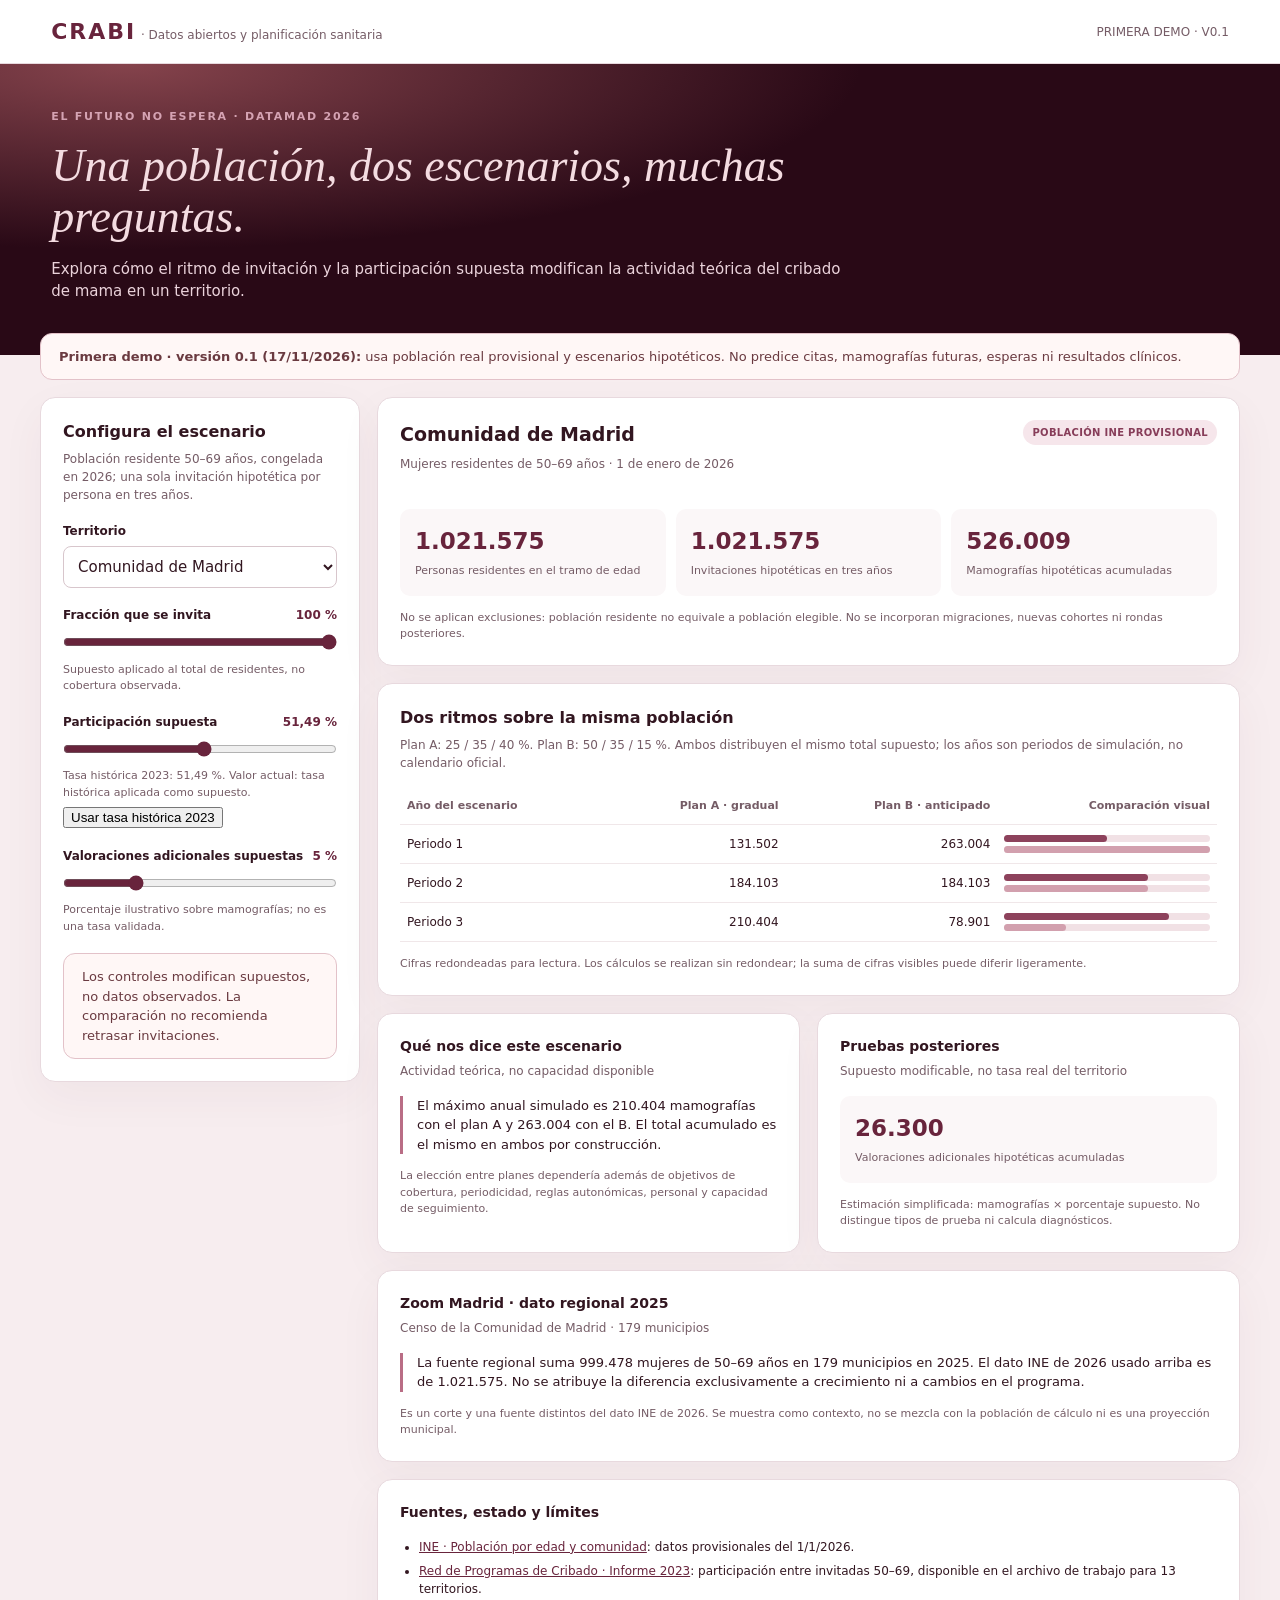
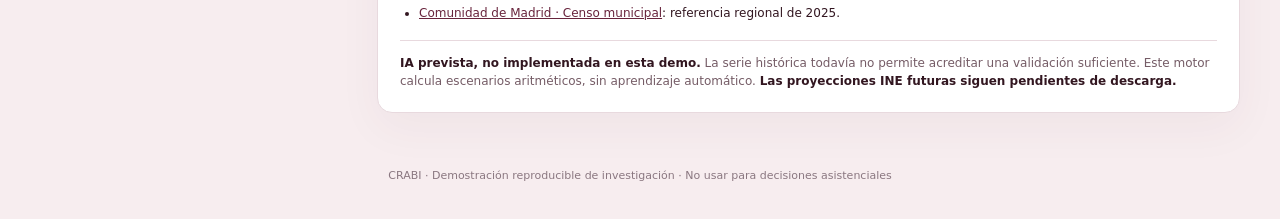
==== demo/index.html @ 7d83fb4c "demo" ====
<!doctype html><html lang="es"><head><meta charset="utf-8"><meta name="viewport" content="width=device-width,initial-scale=1"><title>CRABI · Demo del modelo</title><style>
:root{--wine:#68243c;--dark:#290916;--ink:#321620;--muted:#755c66;--rose:#f4e8eb;--border:#e8d9de;--soft:#fbf7f8}*{box-sizing:border-box}body{margin:0;background:#f7edef;color:var(--ink);font:15px/1.5 system-ui,-apple-system,Segoe UI,sans-serif}header{background:#fff;border-bottom:1px solid var(--border);padding:15px 4vw;display:flex;align-items:center;justify-content:space-between;gap:15px}header b{font-size:22px;letter-spacing:.09em;color:var(--wine)}header span{font-size:12px;color:var(--muted)}.hero{background:radial-gradient(ellipse at 10% 0%,#85434c,transparent 45%),var(--dark);padding:45px 4vw 52px;color:#fff}.wrap{max-width:1240px;margin:auto}.kicker{font-size:11px;text-transform:uppercase;letter-spacing:.16em;font-weight:700;color:#d5a3b3}.hero h1{font:italic 46px/1.12 Georgia,serif;max-width:850px;color:#f4dce1;margin:14px 0}.hero p{max-width:800px;color:#ebd3db;margin-bottom:0}.container{max-width:1240px;margin:-22px auto 55px;padding:0 20px}.notice{border:1px solid #e3c2c9;border-radius:12px;padding:13px 18px;background:#fff7f6;color:#6a3a40;font-size:13px;margin-bottom:17px}.layout{display:grid;grid-template-columns:320px 1fr;gap:17px;align-items:start}.panel{background:#fff;border:1px solid var(--border);border-radius:15px;padding:22px;box-shadow:0 15px 45px #5523370c}.panel h2{font-size:16px;margin:0 0 6px}.panel h3{font-size:14px;margin:0 0 5px}.sub{font-size:12px;color:var(--muted);margin:0 0 16px}.control{margin:18px 0}.control label{font-size:12px;font-weight:700;display:flex;justify-content:space-between;gap:8px}.control output{color:var(--wine)}select,input[type=number]{width:100%;background:#fff;border:1px solid #d8c6cc;border-radius:8px;padding:10px;margin-top:6px;color:var(--ink);font:inherit}input[type=range]{width:100%;accent-color:var(--wine);margin:10px 0 0}.hint{font-size:11px;color:var(--muted);margin:5px 0}.tag{background:#f6e6eb;color:#873d59;border-radius:20px;font-size:10px;letter-spacing:.03em;padding:5px 9px;display:inline-block;font-weight:700}.main{display:grid;gap:17px}.heading{display:flex;justify-content:space-between;gap:15px;align-items:start}.heading h2{font-size:19px}.numbers{display:grid;grid-template-columns:repeat(3,1fr);gap:10px;margin-top:20px}.number{border-radius:10px;background:var(--soft);padding:15px}.number strong{display:block;font-size:23px;color:var(--wine)}.number span{font-size:11px;color:var(--muted)}.graph{overflow-x:auto}.graph table{width:100%;border-collapse:collapse;min-width:480px;font-size:12px}.graph th,.graph td{text-align:right;padding:10px 7px;border-bottom:1px solid #f0e7e9}.graph th:first-child,.graph td:first-child{text-align:left}.graph th{font-size:11px;color:var(--muted);font-weight:600}.meter{background:#f1e1e5;border-radius:4px;height:7px;min-width:55px}.meter i{display:block;background:#8d425c;height:100%;border-radius:4px}.two{display:grid;grid-template-columns:1fr 1fr;gap:17px}.footnote{font-size:11px;color:var(--muted);margin:14px 0 0}.link{color:var(--wine);text-decoration:underline}.outcome{border-left:3px solid #b96d85;padding-left:14px;font-size:13px}.missing{color:#925448;font-weight:700}.sources ul{padding-left:19px}.sources li{margin:6px 0;font-size:12px}.source-summary{margin-top:18px;border-top:1px solid var(--border);padding-top:13px;font-size:12px;color:var(--muted)}.source-summary strong{color:var(--ink)}footer{text-align:center;color:#8a7780;font-size:11px;padding:0 20px 35px}@media(max-width:780px){.hero h1{font-size:35px}.layout,.two{grid-template-columns:1fr}.numbers{grid-template-columns:1fr}.hero{padding-bottom:50px}.container{padding:0 12px}.panel{padding:17px}}
</style></head><body><header><div><b>CRABI</b> <span> · Datos abiertos y planificación sanitaria</span></div><span>PRIMERA DEMO · V0.1</span></header><section class="hero"><div class="wrap"><div class="kicker">El futuro no espera · DATAMAD 2026</div><h1>Una población, dos escenarios, muchas preguntas.</h1><p>Explora cómo el ritmo de invitación y la participación supuesta modifican la actividad teórica del cribado de mama en un territorio.</p></div></section><main class="container"><div class="notice"><strong>Primera demo · versión 0.1 (17/11/2026):</strong> usa población real provisional y escenarios hipotéticos. No predice citas, mamografías futuras, esperas ni resultados clínicos.</div><div class="layout"><aside class="panel"><h2>Configura el escenario</h2><p class="sub">Población residente 50–69 años, congelada en 2026; una sola invitación hipotética por persona en tres años.</p><div class="control"><label for="region">Territorio</label><select id="region"></select></div><div class="control"><label for="invitation">Fracción que se invita <output id="invitationValue"></output></label><input type="range" id="invitation" min="0" max="100" value="100" step="5"><p class="hint">Supuesto aplicado al total de residentes, no cobertura observada.</p></div><div class="control"><label for="participation">Participación supuesta <output id="participationValue"></output></label><input type="range" id="participation" min="0" max="100" value="60" step="0.01"><p class="hint" id="rateDescription"></p><button id="historical" type="button">Usar tasa histórica 2023</button></div><div class="control"><label for="follow">Valoraciones adicionales supuestas <output id="followValue"></output></label><input type="range" id="follow" min="0" max="20" value="5" step="1"><p class="hint">Porcentaje ilustrativo sobre mamografías; no es una tasa validada.</p></div><div class="notice" style="margin:15px 0 0">Los controles modifican supuestos, no datos observados. La comparación no recomienda retrasar invitaciones.</div></aside><div class="main"><section class="panel"><div class="heading"><div><h2 id="regionTitle"></h2><p class="sub">Mujeres residentes de 50–69 años · 1 de enero de 2026</p></div><span class="tag">POBLACIÓN INE PROVISIONAL</span></div><div class="numbers"><div class="number"><strong id="population">—</strong><span>Personas residentes en el tramo de edad</span></div><div class="number"><strong id="invitations">—</strong><span>Invitaciones hipotéticas en tres años</span></div><div class="number"><strong id="tests">—</strong><span>Mamografías hipotéticas acumuladas</span></div></div><p class="footnote">No se aplican exclusiones: población residente no equivale a población elegible. No se incorporan migraciones, nuevas cohortes ni rondas posteriores.</p></section><section class="panel"><h2>Dos ritmos sobre la misma población</h2><p class="sub">Plan A: 25 / 35 / 40 %. Plan B: 50 / 35 / 15 %. Ambos distribuyen el mismo total supuesto; los años son periodos de simulación, no calendario oficial.</p><div class="graph"><table><thead><tr><th scope="col">Año del escenario</th><th scope="col">Plan A · gradual</th><th scope="col">Plan B · anticipado</th><th scope="col">Comparación visual</th></tr></thead><tbody id="tableBody"></tbody></table></div><p class="footnote">Cifras redondeadas para lectura. Los cálculos se realizan sin redondear; la suma de cifras visibles puede diferir ligeramente.</p></section><div class="two"><section class="panel"><h3>Qué nos dice este escenario</h3><p class="sub">Actividad teórica, no capacidad disponible</p><div class="outcome" id="finding"></div><p class="footnote">La elección entre planes dependería además de objetivos de cobertura, periodicidad, reglas autonómicas, personal y capacidad de seguimiento.</p></section><section class="panel"><h3>Pruebas posteriores</h3><p class="sub">Supuesto modificable, no tasa real del territorio</p><div class="number"><strong id="followResult">—</strong><span>Valoraciones adicionales hipotéticas acumuladas</span></div><p class="footnote">Estimación simplificada: mamografías × porcentaje supuesto. No distingue tipos de prueba ni calcula diagnósticos.</p></section></div><section class="panel" id="madridPanel" hidden><h3>Zoom Madrid · dato regional 2025</h3><p class="sub">Censo de la Comunidad de Madrid · 179 municipios</p><div class="outcome" id="madridText"></div><p class="footnote">Es un corte y una fuente distintos del dato INE de 2026. Se muestra como contexto, no se mezcla con la población de cálculo ni es una proyección municipal.</p></section><section class="panel sources"><h3>Fuentes, estado y límites</h3><ul><li><a class="link" href="https://ine.es/jaxiT3/Tabla.htm?L=0&t=59238">INE · Población por edad y comunidad</a>: datos provisionales del 1/1/2026.</li><li><a class="link" href="https://cribadocancer.es/indicadores-cancer-de-mama/">Red de Programas de Cribado · Informe 2023</a>: participación entre invitadas 50–69, disponible en el archivo de trabajo para 13 territorios.</li><li><a class="link" href="https://datos.comunidad.madrid/dataset/poblacion_censada_por_edad_nacionalidad_y_sexo">Comunidad de Madrid · Censo municipal</a>: referencia regional de 2025.</li></ul><div class="source-summary"><strong>IA prevista, no implementada en esta demo.</strong> La serie histórica todavía no permite acreditar una validación suficiente. Este motor calcula escenarios aritméticos, sin aprendizaje automático. <strong>Las proyecciones INE futuras siguen pendientes de descarga.</strong></div></section></div></div></main><footer>CRABI · Demostración reproducible de investigación · No usar para decisiones asistenciales</footer><script>
"use strict";
const CRABI = (() => {
  const plans = Object.freeze({ gradual: [0.25, 0.35, 0.40], anticipado: [0.50, 0.35, 0.15] });
  function simulate(population, invitationFraction, participation, followup) {
    for (const [name, val, max] of [['población',population,Infinity],['invitación',invitationFraction,1],['participación',participation,1],['seguimiento',followup,1]]) {
      if (!Number.isFinite(val) || val < 0 || val > max) throw new RangeError('Valor no válido: '+name);
    }
    const invitations = population*invitationFraction;
    const result = {};
    for (const [name, weights] of Object.entries(plans)) {
      const years = weights.map(w => ({invitaciones: invitations*w, mamografias: invitations*w*participation,
                                      valoraciones: invitations*w*participation*followup}));
      result[name] = {years, invitations, mamografias: invitations*participation,
                      valoraciones: invitations*participation*followup,
                      maxMamografias: Math.max(...years.map(y=>y.mamografias))};
    }
    return result;
  }
  return {simulate, plans};
})();
if (typeof module !== 'undefined' && module.exports) module.exports = CRABI;

const DATA={"territories": [{"code": "01", "name": "Andalucía", "population": 1275344, "rate": null}, {"code": "02", "name": "Aragón", "population": 197896, "rate": 74.23}, {"code": "03", "name": "Asturias", "population": 170410, "rate": 72.5}, {"code": "04", "name": "Illes Balears", "population": 169199, "rate": 72.5}, {"code": "05", "name": "Canarias", "population": 351049, "rate": 72.22}, {"code": "06", "name": "Cantabria", "population": 93987, "rate": 69.66}, {"code": "07", "name": "Castilla y León", "population": 374660, "rate": 74.05}, {"code": "08", "name": "Castilla-La Mancha", "population": 303881, "rate": 83.28}, {"code": "09", "name": "Cataluña", "population": 1122742, "rate": null}, {"code": "10", "name": "Comunitat Valenciana", "population": 794093, "rate": null}, {"code": "11", "name": "Extremadura", "population": 160506, "rate": null}, {"code": "12", "name": "Galicia", "population": 425495, "rate": 82.35}, {"code": "13", "name": "Comunidad de Madrid", "population": 1021575, "rate": 51.49}, {"code": "14", "name": "Región de Murcia", "population": 215984, "rate": 69.17}, {"code": "15", "name": "Navarra", "population": 96340, "rate": 81.01}, {"code": "16", "name": "País Vasco", "population": 342069, "rate": 79.16}, {"code": "17", "name": "La Rioja", "population": 47737, "rate": 75.59}, {"code": "18", "name": "Ceuta", "population": 10670, "rate": null}, {"code": "19", "name": "Melilla", "population": 10429, "rate": null}], "madrid2025": 999478, "municipios_madrid": 179};
const $=id=>document.getElementById(id),fmt=n=>new Intl.NumberFormat('es-ES',{maximumFractionDigits:0}).format(n);let currentRate='manual';
function update(){const d=DATA.territories.find(x=>x.code===$('region').value);const iv=Number($('invitation').value)/100,p=Number($('participation').value)/100,f=Number($('follow').value)/100;const result=CRABI.simulate(d.population,iv,p,f);$('regionTitle').textContent=d.name;$('population').textContent=fmt(d.population);$('invitations').textContent=fmt(result.gradual.invitations);$('tests').textContent=fmt(result.gradual.mamografias);$('followResult').textContent=fmt(result.gradual.valoraciones);$('invitationValue').textContent=Math.round(iv*100)+' %';$('participationValue').textContent=(p*100).toLocaleString('es-ES',{maximumFractionDigits:2})+' %';$('followValue').textContent=Math.round(f*100)+' %';$('historical').disabled=d.rate===null;$('rateDescription').textContent=d.rate===null?'Sin tasa histórica en el archivo de 2023. El valor es un supuesto manual.':`Tasa histórica 2023: ${String(d.rate).replace('.',',')} %. Valor actual: ${currentRate==='historica'?'tasa histórica aplicada como supuesto':'supuesto manual'}.`;$('tableBody').innerHTML=result.gradual.years.map((y,i)=>{const v=result.anticipado.years[i].mamografias;const max=Math.max(result.gradual.maxMamografias,result.anticipado.maxMamografias);return `<tr><td>Periodo ${i+1}</td><td>${fmt(y.mamografias)}</td><td>${fmt(v)}</td><td><div class="meter"><i style="width:${max ? y.mamografias/max*100 : 0}%"></i></div><div class="meter" style="margin-top:4px"><i style="width:${max ? v/max*100 : 0}%;background:#d2a0ae"></i></div></td></tr>`}).join('');$('finding').textContent=`El máximo anual simulado es ${fmt(result.gradual.maxMamografias)} mamografías con el plan A y ${fmt(result.anticipado.maxMamografias)} con el B. El total acumulado es el mismo en ambos por construcción.`;$('madridPanel').hidden=d.code!=='13';$('madridText').textContent=`La fuente regional suma ${fmt(DATA.madrid2025)} mujeres de 50–69 años en ${DATA.municipios_madrid} municipios en 2025. El dato INE de 2026 usado arriba es de ${fmt(d.population)}. No se atribuye la diferencia exclusivamente a crecimiento ni a cambios en el programa.`}
for(const d of DATA.territories){let o=document.createElement('option');o.value=d.code;o.textContent=d.name;$('region').appendChild(o)}$('region').value='13';function setTerritory(){const d=DATA.territories.find(x=>x.code===$('region').value);if(d.rate!==null){$('participation').value=d.rate;currentRate='historica'}else{$('participation').value=60;currentRate='manual'}update()}$('region').addEventListener('change',setTerritory);$('historical').addEventListener('click',()=>{const d=DATA.territories.find(x=>x.code===$('region').value);if(d.rate!==null){$('participation').value=d.rate;currentRate='historica';update()}});$('participation').addEventListener('input',()=>{currentRate='manual';update()});['invitation','follow'].forEach(id=>$(id).addEventListener('input',update));setTerritory();
</script></body></html>
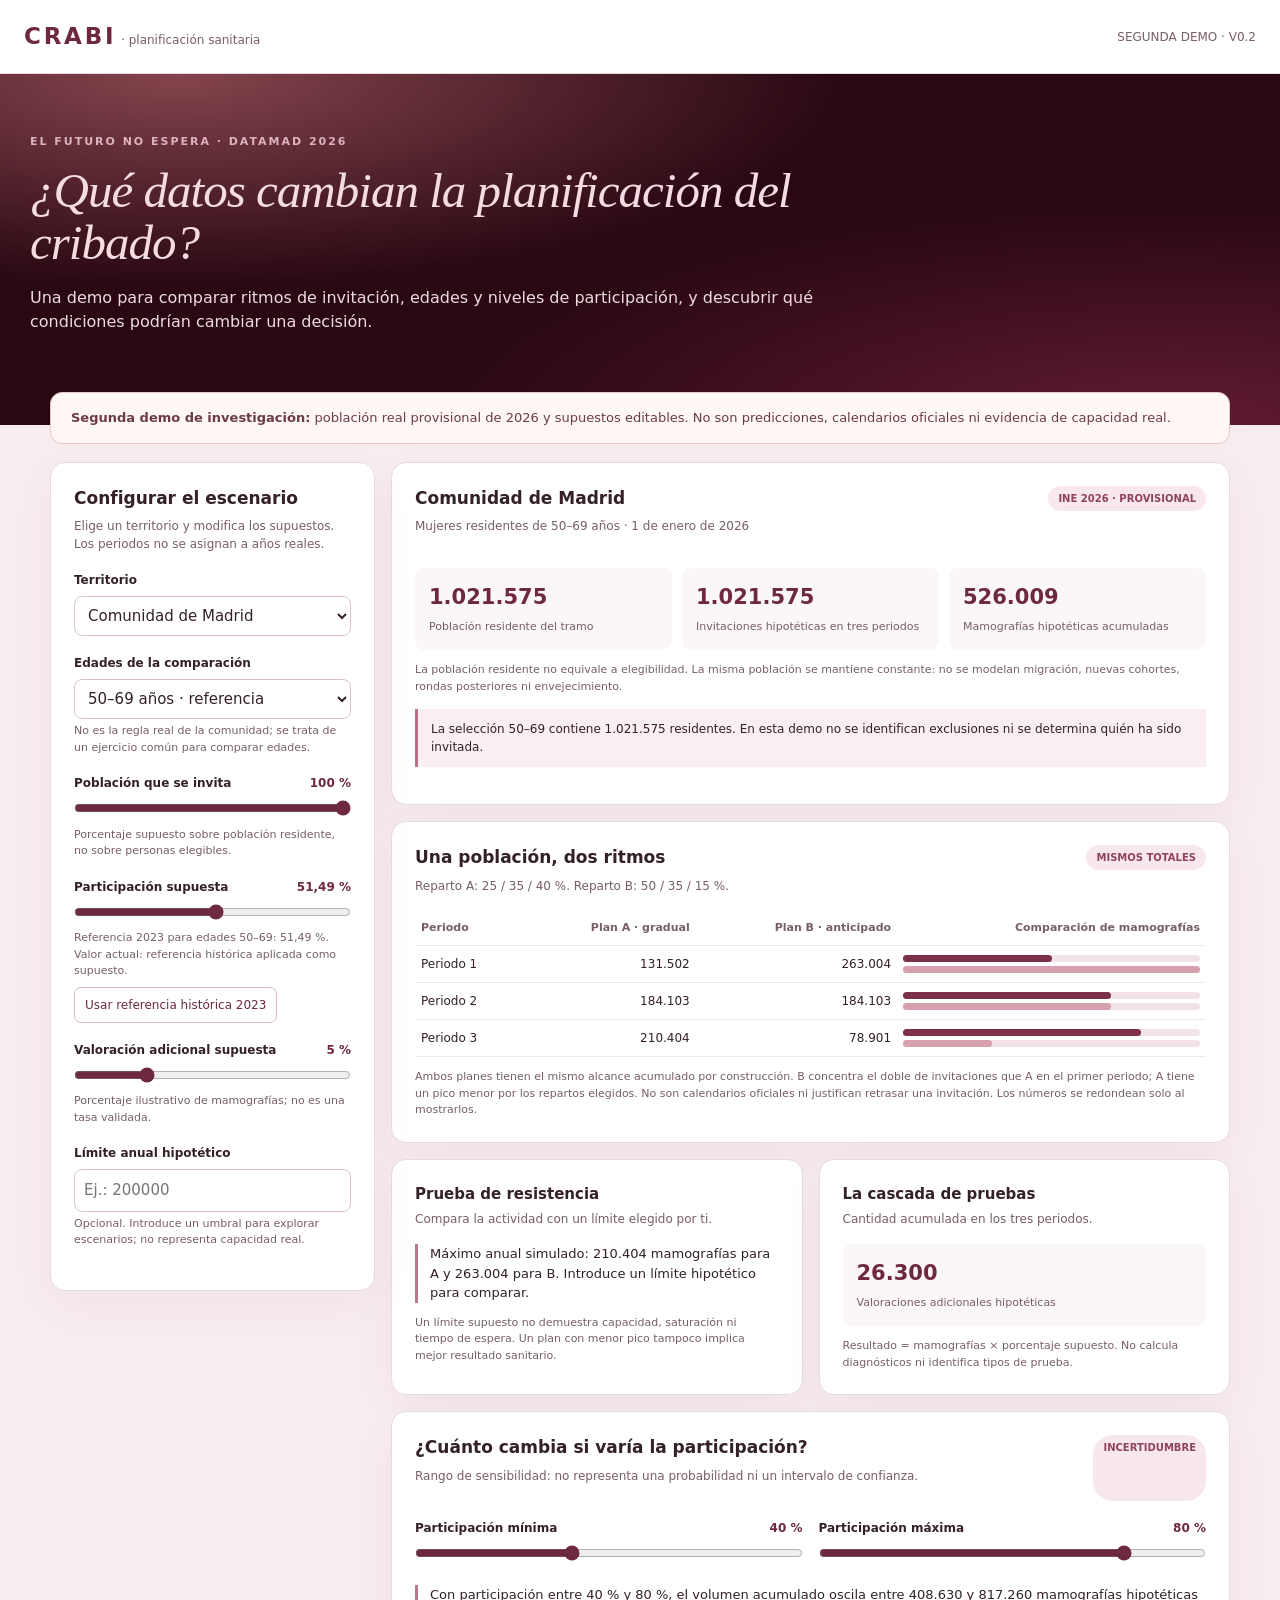
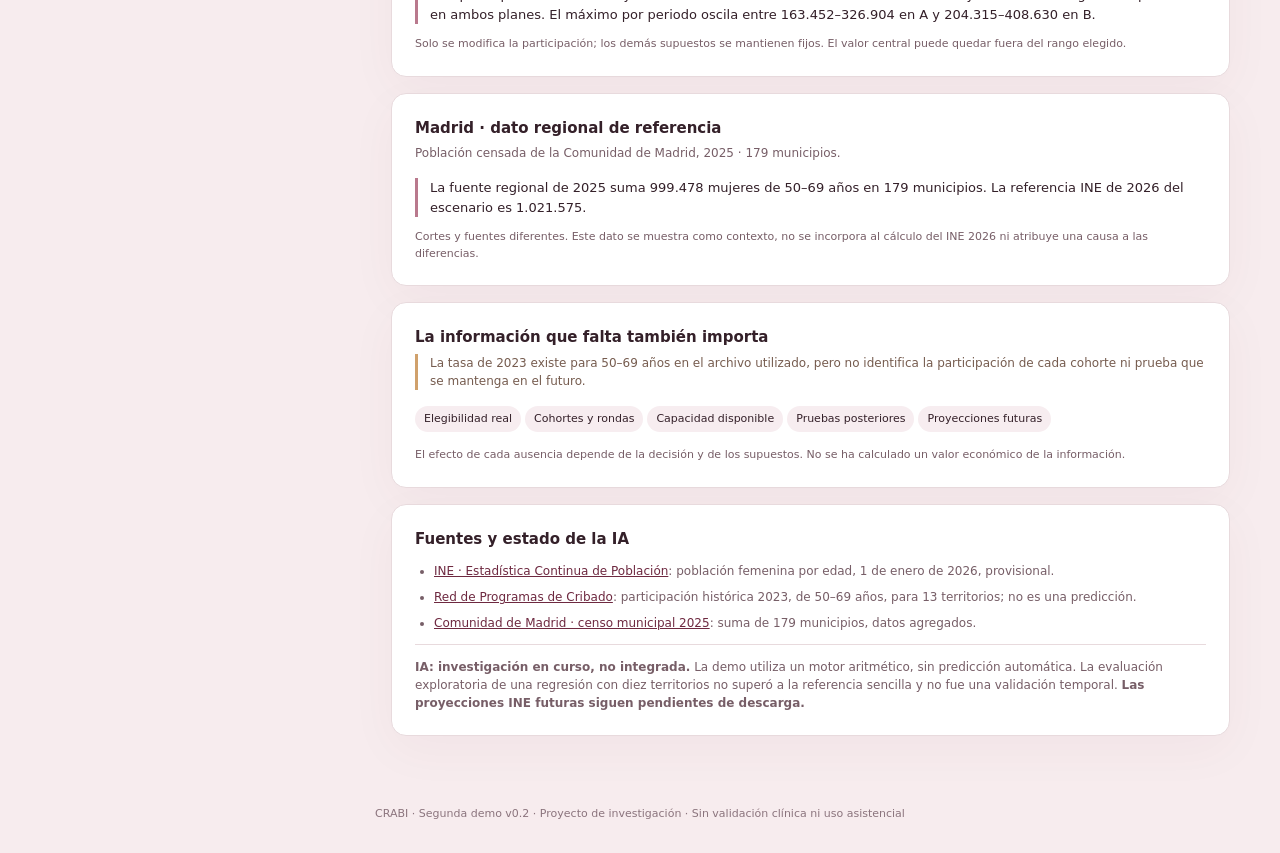
==== commit 3ce076d7: "new demo" ====
--- a/demo/index.html
+++ b/demo/index.html
@@ -1,32 +1,31 @@
-<!doctype html><html lang="es"><head><meta charset="utf-8"><meta name="viewport" content="width=device-width,initial-scale=1"><title>CRABI · Demo del modelo</title><style>
-:root{--wine:#68243c;--dark:#290916;--ink:#321620;--muted:#755c66;--rose:#f4e8eb;--border:#e8d9de;--soft:#fbf7f8}*{box-sizing:border-box}body{margin:0;background:#f7edef;color:var(--ink);font:15px/1.5 system-ui,-apple-system,Segoe UI,sans-serif}header{background:#fff;border-bottom:1px solid var(--border);padding:15px 4vw;display:flex;align-items:center;justify-content:space-between;gap:15px}header b{font-size:22px;letter-spacing:.09em;color:var(--wine)}header span{font-size:12px;color:var(--muted)}.hero{background:radial-gradient(ellipse at 10% 0%,#85434c,transparent 45%),var(--dark);padding:45px 4vw 52px;color:#fff}.wrap{max-width:1240px;margin:auto}.kicker{font-size:11px;text-transform:uppercase;letter-spacing:.16em;font-weight:700;color:#d5a3b3}.hero h1{font:italic 46px/1.12 Georgia,serif;max-width:850px;color:#f4dce1;margin:14px 0}.hero p{max-width:800px;color:#ebd3db;margin-bottom:0}.container{max-width:1240px;margin:-22px auto 55px;padding:0 20px}.notice{border:1px solid #e3c2c9;border-radius:12px;padding:13px 18px;background:#fff7f6;color:#6a3a40;font-size:13px;margin-bottom:17px}.layout{display:grid;grid-template-columns:320px 1fr;gap:17px;align-items:start}.panel{background:#fff;border:1px solid var(--border);border-radius:15px;padding:22px;box-shadow:0 15px 45px #5523370c}.panel h2{font-size:16px;margin:0 0 6px}.panel h3{font-size:14px;margin:0 0 5px}.sub{font-size:12px;color:var(--muted);margin:0 0 16px}.control{margin:18px 0}.control label{font-size:12px;font-weight:700;display:flex;justify-content:space-between;gap:8px}.control output{color:var(--wine)}select,input[type=number]{width:100%;background:#fff;border:1px solid #d8c6cc;border-radius:8px;padding:10px;margin-top:6px;color:var(--ink);font:inherit}input[type=range]{width:100%;accent-color:var(--wine);margin:10px 0 0}.hint{font-size:11px;color:var(--muted);margin:5px 0}.tag{background:#f6e6eb;color:#873d59;border-radius:20px;font-size:10px;letter-spacing:.03em;padding:5px 9px;display:inline-block;font-weight:700}.main{display:grid;gap:17px}.heading{display:flex;justify-content:space-between;gap:15px;align-items:start}.heading h2{font-size:19px}.numbers{display:grid;grid-template-columns:repeat(3,1fr);gap:10px;margin-top:20px}.number{border-radius:10px;background:var(--soft);padding:15px}.number strong{display:block;font-size:23px;color:var(--wine)}.number span{font-size:11px;color:var(--muted)}.graph{overflow-x:auto}.graph table{width:100%;border-collapse:collapse;min-width:480px;font-size:12px}.graph th,.graph td{text-align:right;padding:10px 7px;border-bottom:1px solid #f0e7e9}.graph th:first-child,.graph td:first-child{text-align:left}.graph th{font-size:11px;color:var(--muted);font-weight:600}.meter{background:#f1e1e5;border-radius:4px;height:7px;min-width:55px}.meter i{display:block;background:#8d425c;height:100%;border-radius:4px}.two{display:grid;grid-template-columns:1fr 1fr;gap:17px}.footnote{font-size:11px;color:var(--muted);margin:14px 0 0}.link{color:var(--wine);text-decoration:underline}.outcome{border-left:3px solid #b96d85;padding-left:14px;font-size:13px}.missing{color:#925448;font-weight:700}.sources ul{padding-left:19px}.sources li{margin:6px 0;font-size:12px}.source-summary{margin-top:18px;border-top:1px solid var(--border);padding-top:13px;font-size:12px;color:var(--muted)}.source-summary strong{color:var(--ink)}footer{text-align:center;color:#8a7780;font-size:11px;padding:0 20px 35px}@media(max-width:780px){.hero h1{font-size:35px}.layout,.two{grid-template-columns:1fr}.numbers{grid-template-columns:1fr}.hero{padding-bottom:50px}.container{padding:0 12px}.panel{padding:17px}}
-</style></head><body><header><div><b>CRABI</b> <span> · Datos abiertos y planificación sanitaria</span></div><span>PRIMERA DEMO · V0.1</span></header><section class="hero"><div class="wrap"><div class="kicker">El futuro no espera · DATAMAD 2026</div><h1>Una población, dos escenarios, muchas preguntas.</h1><p>Explora cómo el ritmo de invitación y la participación supuesta modifican la actividad teórica del cribado de mama en un territorio.</p></div></section><main class="container"><div class="notice"><strong>Primera demo · versión 0.1 (17/11/2026):</strong> usa población real provisional y escenarios hipotéticos. No predice citas, mamografías futuras, esperas ni resultados clínicos.</div><div class="layout"><aside class="panel"><h2>Configura el escenario</h2><p class="sub">Población residente 50–69 años, congelada en 2026; una sola invitación hipotética por persona en tres años.</p><div class="control"><label for="region">Territorio</label><select id="region"></select></div><div class="control"><label for="invitation">Fracción que se invita <output id="invitationValue"></output></label><input type="range" id="invitation" min="0" max="100" value="100" step="5"><p class="hint">Supuesto aplicado al total de residentes, no cobertura observada.</p></div><div class="control"><label for="participation">Participación supuesta <output id="participationValue"></output></label><input type="range" id="participation" min="0" max="100" value="60" step="0.01"><p class="hint" id="rateDescription"></p><button id="historical" type="button">Usar tasa histórica 2023</button></div><div class="control"><label for="follow">Valoraciones adicionales supuestas <output id="followValue"></output></label><input type="range" id="follow" min="0" max="20" value="5" step="1"><p class="hint">Porcentaje ilustrativo sobre mamografías; no es una tasa validada.</p></div><div class="notice" style="margin:15px 0 0">Los controles modifican supuestos, no datos observados. La comparación no recomienda retrasar invitaciones.</div></aside><div class="main"><section class="panel"><div class="heading"><div><h2 id="regionTitle"></h2><p class="sub">Mujeres residentes de 50–69 años · 1 de enero de 2026</p></div><span class="tag">POBLACIÓN INE PROVISIONAL</span></div><div class="numbers"><div class="number"><strong id="population">—</strong><span>Personas residentes en el tramo de edad</span></div><div class="number"><strong id="invitations">—</strong><span>Invitaciones hipotéticas en tres años</span></div><div class="number"><strong id="tests">—</strong><span>Mamografías hipotéticas acumuladas</span></div></div><p class="footnote">No se aplican exclusiones: población residente no equivale a población elegible. No se incorporan migraciones, nuevas cohortes ni rondas posteriores.</p></section><section class="panel"><h2>Dos ritmos sobre la misma población</h2><p class="sub">Plan A: 25 / 35 / 40 %. Plan B: 50 / 35 / 15 %. Ambos distribuyen el mismo total supuesto; los años son periodos de simulación, no calendario oficial.</p><div class="graph"><table><thead><tr><th scope="col">Año del escenario</th><th scope="col">Plan A · gradual</th><th scope="col">Plan B · anticipado</th><th scope="col">Comparación visual</th></tr></thead><tbody id="tableBody"></tbody></table></div><p class="footnote">Cifras redondeadas para lectura. Los cálculos se realizan sin redondear; la suma de cifras visibles puede diferir ligeramente.</p></section><div class="two"><section class="panel"><h3>Qué nos dice este escenario</h3><p class="sub">Actividad teórica, no capacidad disponible</p><div class="outcome" id="finding"></div><p class="footnote">La elección entre planes dependería además de objetivos de cobertura, periodicidad, reglas autonómicas, personal y capacidad de seguimiento.</p></section><section class="panel"><h3>Pruebas posteriores</h3><p class="sub">Supuesto modificable, no tasa real del territorio</p><div class="number"><strong id="followResult">—</strong><span>Valoraciones adicionales hipotéticas acumuladas</span></div><p class="footnote">Estimación simplificada: mamografías × porcentaje supuesto. No distingue tipos de prueba ni calcula diagnósticos.</p></section></div><section class="panel" id="madridPanel" hidden><h3>Zoom Madrid · dato regional 2025</h3><p class="sub">Censo de la Comunidad de Madrid · 179 municipios</p><div class="outcome" id="madridText"></div><p class="footnote">Es un corte y una fuente distintos del dato INE de 2026. Se muestra como contexto, no se mezcla con la población de cálculo ni es una proyección municipal.</p></section><section class="panel sources"><h3>Fuentes, estado y límites</h3><ul><li><a class="link" href="https://ine.es/jaxiT3/Tabla.htm?L=0&t=59238">INE · Población por edad y comunidad</a>: datos provisionales del 1/1/2026.</li><li><a class="link" href="https://cribadocancer.es/indicadores-cancer-de-mama/">Red de Programas de Cribado · Informe 2023</a>: participación entre invitadas 50–69, disponible en el archivo de trabajo para 13 territorios.</li><li><a class="link" href="https://datos.comunidad.madrid/dataset/poblacion_censada_por_edad_nacionalidad_y_sexo">Comunidad de Madrid · Censo municipal</a>: referencia regional de 2025.</li></ul><div class="source-summary"><strong>IA prevista, no implementada en esta demo.</strong> La serie histórica todavía no permite acreditar una validación suficiente. Este motor calcula escenarios aritméticos, sin aprendizaje automático. <strong>Las proyecciones INE futuras siguen pendientes de descarga.</strong></div></section></div></div></main><footer>CRABI · Demostración reproducible de investigación · No usar para decisiones asistenciales</footer><script>
+<!doctype html><html lang="es"><head><meta charset="utf-8"><meta name="viewport" content="width=device-width, initial-scale=1"><title>CRABI · Demo 0.2</title><style>
+:root{--wine:#6e2940;--wine-dark:#290812;--ink:#342029;--muted:#775e67;--bg:#f7ecee;--line:#e8dadd;--pink:#d4a2ae}*{box-sizing:border-box}body{margin:0;color:var(--ink);background:var(--bg);font:15px/1.5 system-ui,-apple-system,Segoe UI,sans-serif}a{color:var(--wine)}header{height:74px;background:white;border-bottom:1px solid var(--line);display:flex;align-items:center;justify-content:space-between;padding:0 max(24px,calc((100vw - 1250px)/2));gap:12px}header b{font-size:23px;letter-spacing:.12em;color:var(--wine)}header span{font-size:12px;color:var(--muted)}.hero{background:radial-gradient(ellipse at 14% 0%,#85444d,transparent 43%),radial-gradient(ellipse at 92% 100%,#611b32,transparent 45%),var(--wine-dark);color:white;padding:60px 24px 75px}.wrap{max-width:1220px;margin:auto}.eyebrow{color:#dcb3be;letter-spacing:.18em;text-transform:uppercase;font-size:11px;font-weight:700}.hero h1{font:italic 49px/1.08 Georgia,serif;letter-spacing:-.02em;margin:14px 0;max-width:850px;color:#f5dce2}.hero p{max-width:790px;color:#ecdce0;font-size:16px}.body{max-width:1220px;margin:-33px auto 0;padding:0 20px 60px}.banner{background:#fff7f6;border:1px solid #e4c7cd;padding:15px 20px;border-radius:12px;font-size:13px;color:#6b3c43}.layout{display:grid;grid-template-columns:325px minmax(0,1fr);gap:16px;margin-top:18px;align-items:start}.card{background:#fff;border:1px solid var(--line);border-radius:15px;padding:23px;box-shadow:0 14px 50px #5a26330a}.aside{position:sticky;top:12px}.card h2{font-size:17px;margin:0 0 6px}.card h3{font-size:15px;margin:0 0 5px}.sub{font-size:12px;color:var(--muted);margin:0 0 16px}.control{margin:18px 0}.control label{display:flex;justify-content:space-between;gap:12px;font-size:12px;font-weight:700}.control output{color:var(--wine);font-weight:700}.control small{display:block;font-size:11px;color:var(--muted);margin-top:4px}.control select,.control input[type=number]{font:inherit;width:100%;margin-top:7px;padding:9px;border:1px solid #d8c4ca;border-radius:8px;background:white;color:var(--ink)}input[type=range]{width:100%;accent-color:var(--wine);margin:8px 0 0}.btn{font:inherit;font-size:12px;color:var(--wine);background:#fff;border:1px solid #d7bdc5;border-radius:7px;padding:8px 10px;cursor:pointer;margin-top:7px}.btn:disabled{opacity:.45;cursor:not-allowed}.main{display:grid;gap:16px}.rowhead{display:flex;justify-content:space-between;align-items:start;gap:8px}.pill{display:inline-block;background:#f8e8ed;color:#8f4260;border-radius:20px;padding:5px 10px;font-size:10px;font-weight:700;white-space:nowrap}.tiles{display:grid;grid-template-columns:repeat(3,1fr);gap:10px;margin-top:17px}.tile{padding:14px;background:#fbf6f7;border-radius:9px}.tile strong{display:block;color:var(--wine);font-size:21px}.tile span{color:var(--muted);font-size:11px}.notice{font-size:11px;color:var(--muted);margin:12px 0 0}.mini-alert{background:#f9eef1;border-left:3px solid #b97086;padding:11px 13px;font-size:12px;margin:14px 0}.graph{overflow-x:auto}table{border-collapse:collapse;width:100%;min-width:540px;font-size:12px}th,td{text-align:right;padding:9px 6px;border-bottom:1px solid #f0e7e9}th{font-size:11px;color:var(--muted)}th:first-child,td:first-child{text-align:left}.bars{height:7px;background:#f2e3e7;border-radius:4px;min-width:100px}.bar{display:block;height:7px;background:#7b304c;border-radius:4px}.b{background:#d6a0ae;margin-top:4px}.twocol{display:grid;grid-template-columns:1fr 1fr;gap:16px}.insight{font-size:13px;border-left:3px solid #b9798d;padding-left:12px}.list{padding-left:19px;font-size:12px;color:var(--muted)}.list li{margin:8px 0}.source{border-top:1px solid var(--line);padding-top:13px;font-size:12px;color:var(--muted)}.chip{display:inline-block;margin:2px 4px 3px 0;padding:5px 9px;border-radius:15px;background:#f7edf0;font-size:11px}.critical{color:#a13e4e;font-weight:700}.blocked{border-left:3px solid #d0a16c;padding-left:12px;font-size:12px;color:#765c4f}.topline{display:flex;justify-content:space-between;gap:10px}footer{text-align:center;font-size:11px;color:#8b747d;margin:10px 20px 30px}@media(max-width:810px){.hero h1{font-size:36px}.layout,.twocol{grid-template-columns:1fr}.aside{position:static}.tiles{grid-template-columns:1fr}.hero{padding-bottom:65px}.body{padding:0 12px 45px}header{padding:0 18px}}
+</style></head><body><header><div><b>CRABI</b> <span> · planificación sanitaria</span></div><span>SEGUNDA DEMO · V0.2</span></header><section class="hero"><div class="wrap"><div class="eyebrow">El futuro no espera · DATAMAD 2026</div><h1>¿Qué datos cambian la planificación del cribado?</h1><p>Una demo para comparar ritmos de invitación, edades y niveles de participación, y descubrir qué condiciones podrían cambiar una decisión.</p></div></section><main class="body"><div class="banner"><strong>Segunda demo de investigación:</strong> población real provisional de 2026 y supuestos editables. No son predicciones, calendarios oficiales ni evidencia de capacidad real.</div><div class="layout"><aside class="card aside"><h2>Configurar el escenario</h2><p class="sub">Elige un territorio y modifica los supuestos. Los periodos no se asignan a años reales.</p><div class="control"><label for="region">Territorio</label><select id="region"></select></div><div class="control"><label for="age">Edades de la comparación</label><select id="age"><option value="standard">50–69 años · referencia</option><option value="expanded">45–74 años · hipótesis</option></select><small>No es la regla real de la comunidad; se trata de un ejercicio común para comparar edades.</small></div><div class="control"><label for="invite">Población que se invita <output id="inviteValue"></output></label><input id="invite" type="range" min="0" max="100" step="5" value="100"><small>Porcentaje supuesto sobre población residente, no sobre personas elegibles.</small></div><div class="control"><label for="rate">Participación supuesta <output id="rateValue"></output></label><input id="rate" type="range" min="0" max="100" step="0.01" value="60"><small id="rateInfo"></small><button class="btn" id="useHistorical" type="button">Usar referencia histórica 2023</button></div><div class="control"><label for="follow">Valoración adicional supuesta <output id="followValue"></output></label><input id="follow" type="range" min="0" max="20" step="1" value="5"><small>Porcentaje ilustrativo de mamografías; no es una tasa validada.</small></div><div class="control"><label for="limit">Límite anual hipotético</label><input id="limit" type="number" min="0" max="10000000" step="1" placeholder="Ej.: 200000"><small>Opcional. Introduce un umbral para explorar escenarios; no representa capacidad real.</small><p class="critical" id="limitError" role="status" hidden></p></div></aside><div class="main"><section class="card"><div class="rowhead"><div><h2 id="title"></h2><p class="sub" id="populationLabel"></p></div><span class="pill">INE 2026 · PROVISIONAL</span></div><div class="tiles"><div class="tile"><strong id="pop"></strong><span>Población residente del tramo</span></div><div class="tile"><strong id="invited"></strong><span>Invitaciones hipotéticas en tres periodos</span></div><div class="tile"><strong id="tests"></strong><span>Mamografías hipotéticas acumuladas</span></div></div><p class="notice">La población residente no equivale a elegibilidad. La misma población se mantiene constante: no se modelan migración, nuevas cohortes, rondas posteriores ni envejecimiento.</p><div class="mini-alert" id="ageNote"></div></section><section class="card"><div class="rowhead"><div><h2>Una población, dos ritmos</h2><p class="sub">Reparto A: 25 / 35 / 40 %. Reparto B: 50 / 35 / 15 %.</p></div><span class="pill">MISMOS TOTALES</span></div><div class="graph"><table><thead><tr><th>Periodo</th><th>Plan A · gradual</th><th>Plan B · anticipado</th><th>Comparación de mamografías</th></tr></thead><tbody id="table"></tbody></table></div><p class="notice">Ambos planes tienen el mismo alcance acumulado por construcción. B concentra el doble de invitaciones que A en el primer periodo; A tiene un pico menor por los repartos elegidos. No son calendarios oficiales ni justifican retrasar una invitación. Los números se redondean solo al mostrarlos.</p></section><div class="twocol"><section class="card"><h3>Prueba de resistencia</h3><p class="sub">Compara la actividad con un límite elegido por ti.</p><div class="insight" id="limitResult"></div><p class="notice">Un límite supuesto no demuestra capacidad, saturación ni tiempo de espera. Un plan con menor pico tampoco implica mejor resultado sanitario.</p></section><section class="card"><h3>La cascada de pruebas</h3><p class="sub">Cantidad acumulada en los tres periodos.</p><div class="tile"><strong id="followResult"></strong><span>Valoraciones adicionales hipotéticas</span></div><p class="notice">Resultado = mamografías × porcentaje supuesto. No calcula diagnósticos ni identifica tipos de prueba.</p></section></div><section class="card"><div class="topline"><div><h2>¿Cuánto cambia si varía la participación?</h2><p class="sub">Rango de sensibilidad: no representa una probabilidad ni un intervalo de confianza.</p></div><span class="pill">INCERTIDUMBRE</span></div><div class="twocol"><div class="control"><label for="low">Participación mínima <output id="lowValue"></output></label><input id="low" type="range" min="0" max="100" step="1" value="40"></div><div class="control"><label for="high">Participación máxima <output id="highValue"></output></label><input id="high" type="range" min="0" max="100" step="1" value="80"></div></div><div class="insight" id="sensitivity"></div><p id="rangeError" class="critical" role="alert" hidden>El mínimo no puede superar al máximo. Ajusta los controles.</p><p class="notice">Solo se modifica la participación; los demás supuestos se mantienen fijos. El valor central puede quedar fuera del rango elegido.</p></section><section class="card" id="madridPanel" hidden><h3>Madrid · dato regional de referencia</h3><p class="sub">Población censada de la Comunidad de Madrid, 2025 · 179 municipios.</p><div class="insight" id="madrid"></div><p class="notice">Cortes y fuentes diferentes. Este dato se muestra como contexto, no se incorpora al cálculo del INE 2026 ni atribuye una causa a las diferencias.</p></section><section class="card"><h3>La información que falta también importa</h3><div class="blocked" id="gaps"></div><div style="margin-top:14px"><span class="chip">Elegibilidad real</span><span class="chip">Cohortes y rondas</span><span class="chip">Capacidad disponible</span><span class="chip">Pruebas posteriores</span><span class="chip">Proyecciones futuras</span></div><p class="notice">El efecto de cada ausencia depende de la decisión y de los supuestos. No se ha calculado un valor económico de la información.</p></section><section class="card"><h3>Fuentes y estado de la IA</h3><ul class="list"><li><a href="https://ine.es/jaxiT3/Tabla.htm?L=0&t=59238">INE · Estadística Continua de Población</a>: población femenina por edad, 1 de enero de 2026, provisional.</li><li><a href="https://cribadocancer.es/indicadores-cancer-de-mama/">Red de Programas de Cribado</a>: participación histórica 2023, de 50–69 años, para 13 territorios; no es una predicción.</li><li><a href="https://datos.comunidad.madrid/dataset/poblacion_censada_por_edad_nacionalidad_y_sexo">Comunidad de Madrid · censo municipal 2025</a>: suma de 179 municipios, datos agregados.</li></ul><div class="source"><strong>IA: investigación en curso, no integrada.</strong> La demo utiliza un motor aritmético, sin predicción automática. La evaluación exploratoria de una regresión con diez territorios no superó a la referencia sencilla y no fue una validación temporal. <strong>Las proyecciones INE futuras siguen pendientes de descarga.</strong></div></section></div></div></main><footer>CRABI · Segunda demo v0.2 · Proyecto de investigación · Sin validación clínica ni uso asistencial</footer><script>
 "use strict";
-const CRABI = (() => {
-  const plans = Object.freeze({ gradual: [0.25, 0.35, 0.40], anticipado: [0.50, 0.35, 0.15] });
-  function simulate(population, invitationFraction, participation, followup) {
-    for (const [name, val, max] of [['población',population,Infinity],['invitación',invitationFraction,1],['participación',participation,1],['seguimiento',followup,1]]) {
-      if (!Number.isFinite(val) || val < 0 || val > max) throw new RangeError('Valor no válido: '+name);
+const CRABI2 = (() => {
+  const plans = Object.freeze({ A: [0.25, 0.35, 0.40], B: [0.50, 0.35, 0.15] });
+  function calculate(population, invitation, participation, followup, capacity) {
+    for (const [name, value, max] of [['población',population,Infinity], ['invitación',invitation,1], ['participación',participation,1], ['valoración',followup,1], ['límite',capacity,Infinity]]) {
+      if (!Number.isFinite(value) || value < 0 || value > max) throw new RangeError('Valor no válido: '+name);
     }
-    const invitations = population*invitationFraction;
-    const result = {};
-    for (const [name, weights] of Object.entries(plans)) {
-      const years = weights.map(w => ({invitaciones: invitations*w, mamografias: invitations*w*participation,
-                                      valoraciones: invitations*w*participation*followup}));
-      result[name] = {years, invitations, mamografias: invitations*participation,
-                      valoraciones: invitations*participation*followup,
-                      maxMamografias: Math.max(...years.map(y=>y.mamografias))};
+    const invited=population*invitation, result={};
+    for (const [plan, weights] of Object.entries(plans)) {
+      const years=weights.map(w=>({invitations:invited*w, tests:invited*w*participation, followup:invited*w*participation*followup}));
+      result[plan]={years,total:invited*participation,invited,followup:invited*participation*followup,
+        peak:Math.max(...years.map(y=>y.tests)), above:years.filter(y=>y.tests>capacity).length};
     }
     return result;
   }
-  return {simulate, plans};
+  function sensitivity(population,invitation,low,high,followup,capacity){
+    if(low>high) throw new RangeError('El valor mínimo no puede superar al máximo');
+    return {low:calculate(population,invitation,low,followup,capacity),high:calculate(population,invitation,high,followup,capacity)};
+  }
+  return {calculate,sensitivity,plans};
 })();
-if (typeof module !== 'undefined' && module.exports) module.exports = CRABI;
+if(typeof module!=='undefined'&&module.exports)module.exports=CRABI2;
 
-const DATA={"territories": [{"code": "01", "name": "Andalucía", "population": 1275344, "rate": null}, {"code": "02", "name": "Aragón", "population": 197896, "rate": 74.23}, {"code": "03", "name": "Asturias", "population": 170410, "rate": 72.5}, {"code": "04", "name": "Illes Balears", "population": 169199, "rate": 72.5}, {"code": "05", "name": "Canarias", "population": 351049, "rate": 72.22}, {"code": "06", "name": "Cantabria", "population": 93987, "rate": 69.66}, {"code": "07", "name": "Castilla y León", "population": 374660, "rate": 74.05}, {"code": "08", "name": "Castilla-La Mancha", "population": 303881, "rate": 83.28}, {"code": "09", "name": "Cataluña", "population": 1122742, "rate": null}, {"code": "10", "name": "Comunitat Valenciana", "population": 794093, "rate": null}, {"code": "11", "name": "Extremadura", "population": 160506, "rate": null}, {"code": "12", "name": "Galicia", "population": 425495, "rate": 82.35}, {"code": "13", "name": "Comunidad de Madrid", "population": 1021575, "rate": 51.49}, {"code": "14", "name": "Región de Murcia", "population": 215984, "rate": 69.17}, {"code": "15", "name": "Navarra", "population": 96340, "rate": 81.01}, {"code": "16", "name": "País Vasco", "population": 342069, "rate": 79.16}, {"code": "17", "name": "La Rioja", "population": 47737, "rate": 75.59}, {"code": "18", "name": "Ceuta", "population": 10670, "rate": null}, {"code": "19", "name": "Melilla", "population": 10429, "rate": null}], "madrid2025": 999478, "municipios_madrid": 179};
-const $=id=>document.getElementById(id),fmt=n=>new Intl.NumberFormat('es-ES',{maximumFractionDigits:0}).format(n);let currentRate='manual';
-function update(){const d=DATA.territories.find(x=>x.code===$('region').value);const iv=Number($('invitation').value)/100,p=Number($('participation').value)/100,f=Number($('follow').value)/100;const result=CRABI.simulate(d.population,iv,p,f);$('regionTitle').textContent=d.name;$('population').textContent=fmt(d.population);$('invitations').textContent=fmt(result.gradual.invitations);$('tests').textContent=fmt(result.gradual.mamografias);$('followResult').textContent=fmt(result.gradual.valoraciones);$('invitationValue').textContent=Math.round(iv*100)+' %';$('participationValue').textContent=(p*100).toLocaleString('es-ES',{maximumFractionDigits:2})+' %';$('followValue').textContent=Math.round(f*100)+' %';$('historical').disabled=d.rate===null;$('rateDescription').textContent=d.rate===null?'Sin tasa histórica en el archivo de 2023. El valor es un supuesto manual.':`Tasa histórica 2023: ${String(d.rate).replace('.',',')} %. Valor actual: ${currentRate==='historica'?'tasa histórica aplicada como supuesto':'supuesto manual'}.`;$('tableBody').innerHTML=result.gradual.years.map((y,i)=>{const v=result.anticipado.years[i].mamografias;const max=Math.max(result.gradual.maxMamografias,result.anticipado.maxMamografias);return `<tr><td>Periodo ${i+1}</td><td>${fmt(y.mamografias)}</td><td>${fmt(v)}</td><td><div class="meter"><i style="width:${max ? y.mamografias/max*100 : 0}%"></i></div><div class="meter" style="margin-top:4px"><i style="width:${max ? v/max*100 : 0}%;background:#d2a0ae"></i></div></td></tr>`}).join('');$('finding').textContent=`El máximo anual simulado es ${fmt(result.gradual.maxMamografias)} mamografías con el plan A y ${fmt(result.anticipado.maxMamografias)} con el B. El total acumulado es el mismo en ambos por construcción.`;$('madridPanel').hidden=d.code!=='13';$('madridText').textContent=`La fuente regional suma ${fmt(DATA.madrid2025)} mujeres de 50–69 años en ${DATA.municipios_madrid} municipios en 2025. El dato INE de 2026 usado arriba es de ${fmt(d.population)}. No se atribuye la diferencia exclusivamente a crecimiento ni a cambios en el programa.`}
-for(const d of DATA.territories){let o=document.createElement('option');o.value=d.code;o.textContent=d.name;$('region').appendChild(o)}$('region').value='13';function setTerritory(){const d=DATA.territories.find(x=>x.code===$('region').value);if(d.rate!==null){$('participation').value=d.rate;currentRate='historica'}else{$('participation').value=60;currentRate='manual'}update()}$('region').addEventListener('change',setTerritory);$('historical').addEventListener('click',()=>{const d=DATA.territories.find(x=>x.code===$('region').value);if(d.rate!==null){$('participation').value=d.rate;currentRate='historica';update()}});$('participation').addEventListener('input',()=>{currentRate='manual';update()});['invitation','follow'].forEach(id=>$(id).addEventListener('input',update));setTerritory();
+const DATA={"territories": [{"code": "01", "name": "Andalucía", "bands": {"45_49": 357246, "50_69": 1275344, "70_74": 214356}, "rate": null}, {"code": "02", "name": "Aragón", "bands": {"45_49": 54187, "50_69": 197896, "70_74": 36681}, "rate": 74.23}, {"code": "03", "name": "Asturias", "bands": {"45_49": 42681, "50_69": 170410, "70_74": 36576}, "rate": 72.5}, {"code": "04", "name": "Illes Balears", "bands": {"45_49": 52668, "50_69": 169199, "70_74": 27458}, "rate": 72.5}, {"code": "05", "name": "Canarias", "bands": {"45_49": 95356, "50_69": 351049, "70_74": 55183}, "rate": 72.22}, {"code": "06", "name": "Cantabria", "bands": {"45_49": 25632, "50_69": 93987, "70_74": 18561}, "rate": 69.66}, {"code": "07", "name": "Castilla y León", "bands": {"45_49": 91358, "50_69": 374660, "70_74": 72042}, "rate": 74.05}, {"code": "08", "name": "Castilla-La Mancha", "bands": {"45_49": 84877, "50_69": 303881, "70_74": 49245}, "rate": 83.28}, {"code": "09", "name": "Cataluña", "bands": {"45_49": 332393, "50_69": 1122742, "70_74": 202591}, "rate": null}, {"code": "10", "name": "Comunitat Valenciana", "bands": {"45_49": 227569, "50_69": 794093, "70_74": 142670}, "rate": null}, {"code": "11", "name": "Extremadura", "bands": {"45_49": 39663, "50_69": 160506, "70_74": 27827}, "rate": null}, {"code": "12", "name": "Galicia", "bands": {"45_49": 115154, "50_69": 425495, "70_74": 85258}, "rate": 82.35}, {"code": "13", "name": "Comunidad de Madrid", "bands": {"45_49": 301331, "50_69": 1021575, "70_74": 171418}, "rate": 51.49}, {"code": "14", "name": "Región de Murcia", "bands": {"45_49": 64465, "50_69": 215984, "70_74": 34276}, "rate": 69.17}, {"code": "15", "name": "Navarra", "bands": {"45_49": 27053, "50_69": 96340, "70_74": 17170}, "rate": 81.01}, {"code": "16", "name": "País Vasco", "bands": {"45_49": 88487, "50_69": 342069, "70_74": 65997}, "rate": 79.16}, {"code": "17", "name": "La Rioja", "bands": {"45_49": 13540, "50_69": 47737, "70_74": 8662}, "rate": 75.59}, {"code": "18", "name": "Ceuta", "bands": {"45_49": 3053, "50_69": 10670, "70_74": 1527}, "rate": null}, {"code": "19", "name": "Melilla", "bands": {"45_49": 3158, "50_69": 10429, "70_74": 1444}, "rate": null}], "national": {"45_49": 2019871, "50_69": 7184066, "70_74": 1268942}, "madrid2025": {"45_49": 306562, "50_69": 999478, "70_74": 167897}, "municipalities": 179};
+const $=id=>document.getElementById(id),fmt=n=>new Intl.NumberFormat('es-ES',{maximumFractionDigits:0}).format(n),pct=n=>Number(n).toLocaleString('es-ES',{maximumFractionDigits:2})+' %';let rateSource='manual';
+function draw(){const d=DATA.territories.find(x=>x.code===$('region').value),expanded=$('age').value==='expanded',bands=d.bands;const pop=bands['50_69']+(expanded?bands['45_49']+bands['70_74']:0),iv=Number($('invite').value)/100,rate=Number($('rate').value)/100,follow=Number($('follow').value)/100;const raw=$('limit').value.trim(),cap=Number(raw),invalid=raw!==''&&(!Number.isFinite(cap)||cap<0||cap>10000000);$('limitError').hidden=!invalid;$('limitError').textContent=invalid?'Introduce un límite entre 0 y 10.000.000.':'';const threshold=raw!==''&&!invalid?cap:null;const res=CRABI2.calculate(pop,iv,rate,follow,threshold??0);$('title').textContent=d.name;$('populationLabel').textContent=`Mujeres residentes de ${expanded?'45–74':'50–69'} años · 1 de enero de 2026`;$('pop').textContent=fmt(pop);$('invited').textContent=fmt(res.A.invited);$('tests').textContent=fmt(res.A.total);$('followResult').textContent=fmt(res.A.followup);$('inviteValue').textContent=pct(iv*100);$('rateValue').textContent=pct(rate*100);$('followValue').textContent=pct(follow*100);$('useHistorical').disabled=d.rate===null;$('rateInfo').textContent=d.rate===null?'Sin tasa histórica 2023 en nuestro archivo. El valor actual es un supuesto manual.':`Referencia 2023 para edades 50–69: ${pct(d.rate)}. Valor actual: ${rateSource==='histórica'?'referencia histórica aplicada como supuesto':'supuesto manual'}.`;$('ageNote').textContent=expanded?`Ejercicio hipotético: ${fmt(bands['45_49'])} personas de 45–49 + ${fmt(bands['50_69'])} de 50–69 + ${fmt(bands['70_74'])} de 70–74. La tasa histórica no está validada para 45–49 ni 70–74; se aplica solo como supuesto común.`:`La selección 50–69 contiene ${fmt(bands['50_69'])} residentes. En esta demo no se identifican exclusiones ni se determina quién ha sido invitada.`;const max=Math.max(res.A.peak,res.B.peak);$('table').innerHTML=res.A.years.map((v,i)=>{let b=res.B.years[i].tests;return `<tr><td>Periodo ${i+1}</td><td>${fmt(v.tests)}</td><td>${fmt(b)}</td><td><div class="bars"><i class="bar" style="width:${max?v.tests/max*100:0}%"></i></div><div class="bars" style="margin-top:4px"><i class="bar b" style="width:${max?b/max*100:0}%;margin-top:0"></i></div></td></tr>`}).join('');$('limitResult').textContent=invalid?'Corrige el límite para comparar los planes.':threshold===null?`Máximo anual simulado: ${fmt(res.A.peak)} mamografías para A y ${fmt(res.B.peak)} para B. Introduce un límite hipotético para comparar.`:`Con un límite supuesto de ${fmt(threshold)} mamografías por periodo, A lo supera en ${res.A.above} periodo(s) y B en ${res.B.above}. El límite y las cargas son escenarios, no capacidad ni actividad observada.`;let low=Number($('low').value),high=Number($('high').value);$('lowValue').textContent=pct(low);$('highValue').textContent=pct(high);$('rangeError').hidden=low<=high;$('sensitivity').hidden=low>high;if(low<=high){let s=CRABI2.sensitivity(pop,iv,low/100,high/100,follow,threshold??0);const relation=(lo,hi)=>lo>threshold?'lo supera en todo el rango':hi<=threshold?'no lo supera en el rango':'pasa de no superarlo a superarlo según la participación';const extra=threshold===null?'':` Con el límite supuesto, el pico de A ${relation(s.low.A.peak,s.high.A.peak)}; el de B ${relation(s.low.B.peak,s.high.B.peak)}.`;$('sensitivity').textContent=`Con participación entre ${pct(low)} y ${pct(high)}, el volumen acumulado oscila entre ${fmt(s.low.A.total)} y ${fmt(s.high.A.total)} mamografías hipotéticas en ambos planes. El máximo por periodo oscila entre ${fmt(s.low.A.peak)}–${fmt(s.high.A.peak)} en A y ${fmt(s.low.B.peak)}–${fmt(s.high.B.peak)} en B.${extra}`}$('madridPanel').hidden=d.code!=='13';const m=DATA.madrid2025,mv=m['50_69']+(expanded?m['45_49']+m['70_74']:0);$('madrid').textContent=`La fuente regional de 2025 suma ${fmt(mv)} mujeres de ${expanded?'45–74':'50–69'} años en 179 municipios. La referencia INE de 2026 del escenario es ${fmt(pop)}.`;$('gaps').textContent=d.rate===null?'No hay tasa 2023 para este territorio en el archivo utilizado. La participación se fija manualmente; esa ausencia no significa que la comunidad no tenga datos propios.':'La tasa de 2023 existe para 50–69 años en el archivo utilizado, pero no identifica la participación de cada cohorte ni prueba que se mantenga en el futuro.'}
+for(const d of DATA.territories){let o=document.createElement('option');o.value=d.code;o.textContent=d.name;$('region').appendChild(o)}$('region').value='13';function regionChange(){const d=DATA.territories.find(x=>x.code===$('region').value);if(d.rate!==null){$('rate').value=d.rate;rateSource='histórica'}else{$('rate').value=60;rateSource='manual'}draw()}$('region').addEventListener('change',regionChange);$('useHistorical').addEventListener('click',()=>{let d=DATA.territories.find(x=>x.code===$('region').value);if(d.rate!==null){$('rate').value=d.rate;rateSource='histórica';draw()}});$('rate').addEventListener('input',()=>{rateSource='manual';draw()});['age','invite','follow','limit','low','high'].forEach(id=>$(id).addEventListener(id==='age'?'change':'input',draw));regionChange();
 </script></body></html>
-
-
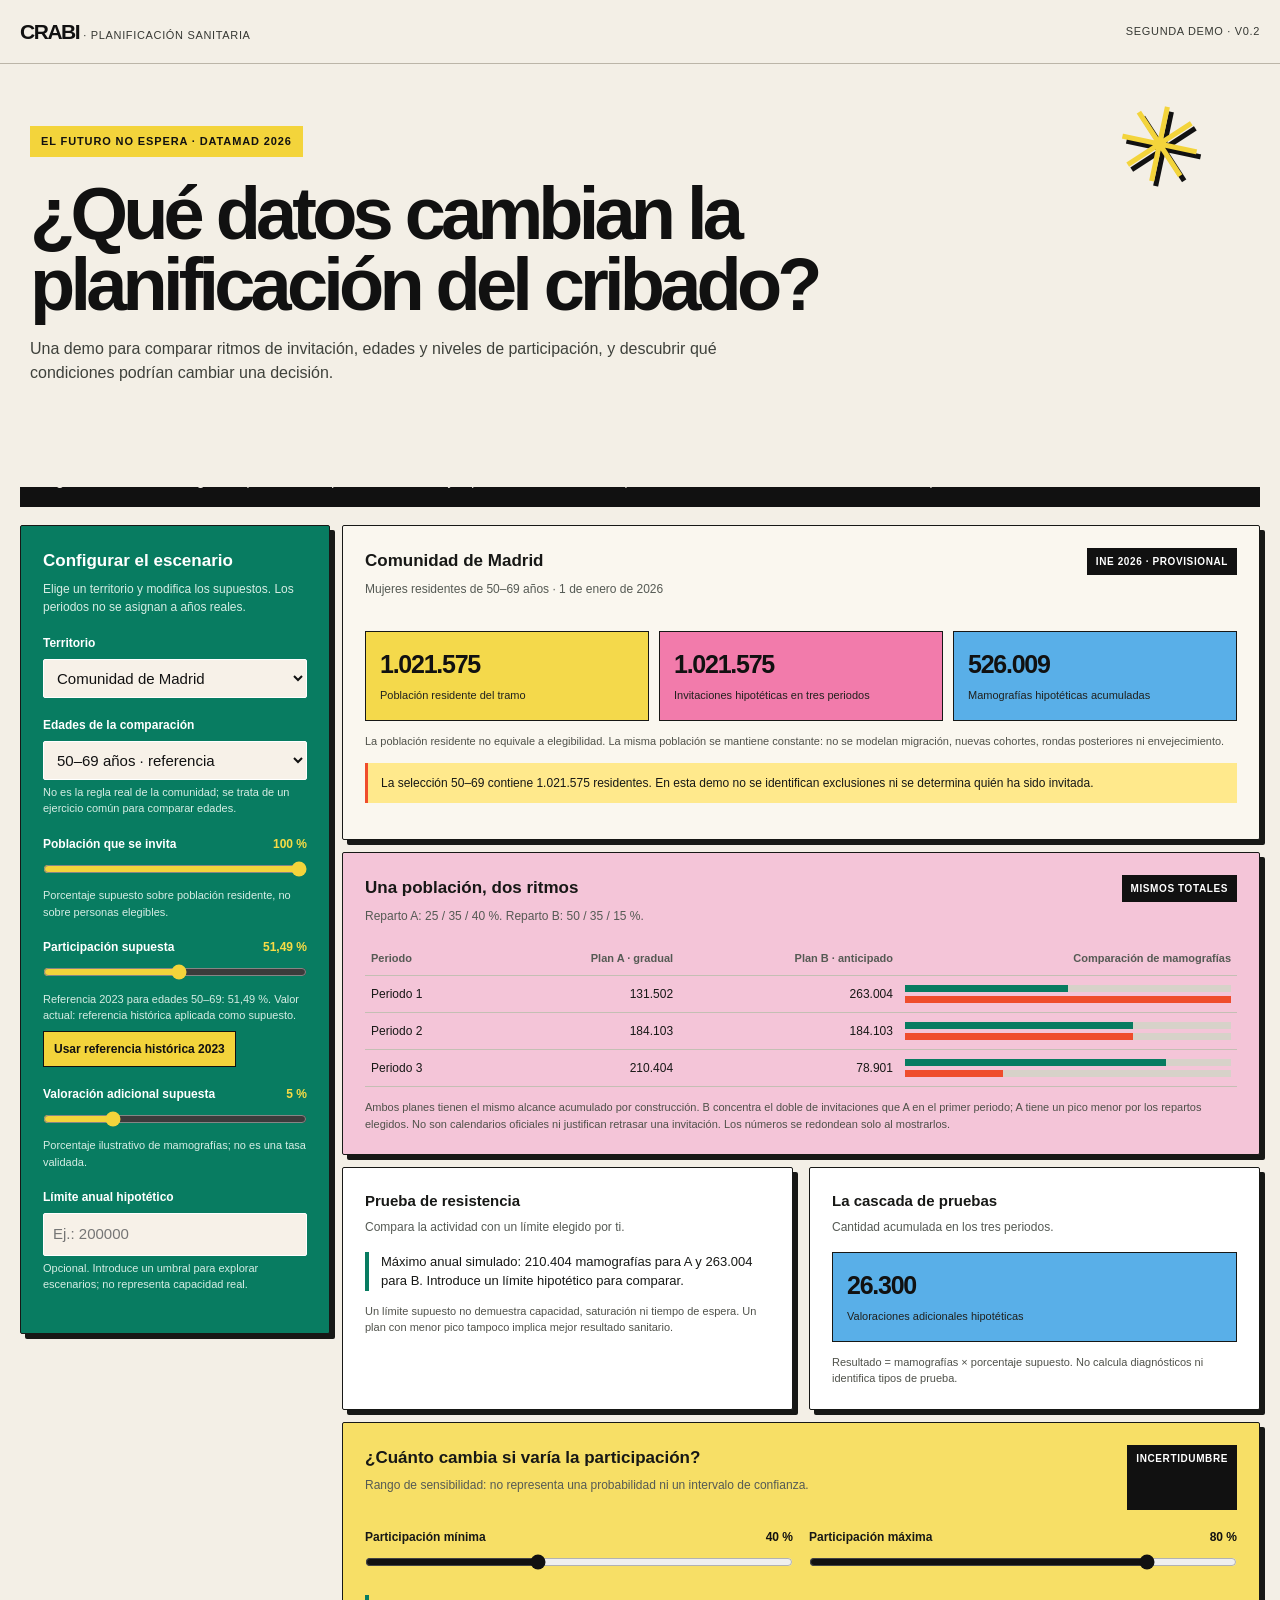
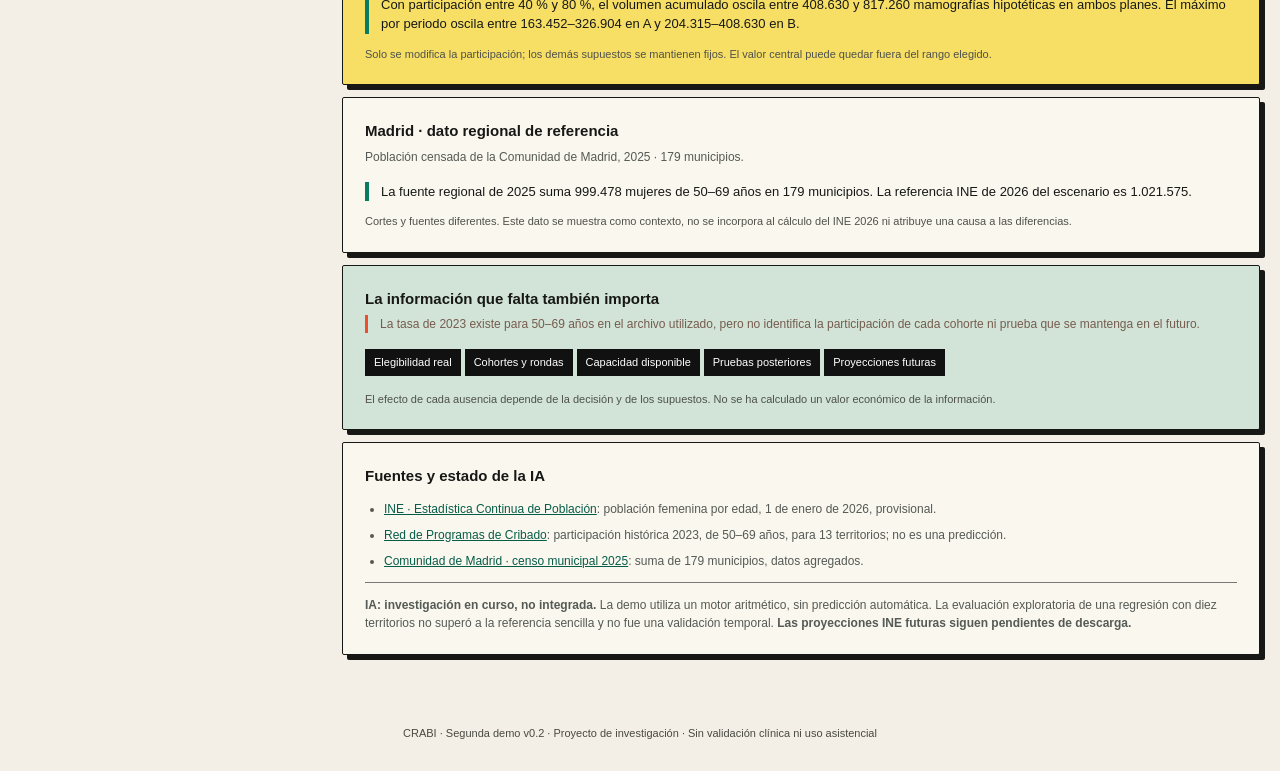
==== commit 59ff77e7: "recap" ====
--- a/demo/index.html
+++ b/demo/index.html
@@ -1,5 +1,9 @@
 <!doctype html><html lang="es"><head><meta charset="utf-8"><meta name="viewport" content="width=device-width, initial-scale=1"><title>CRABI · Demo 0.2</title><style>
 :root{--wine:#6e2940;--wine-dark:#290812;--ink:#342029;--muted:#775e67;--bg:#f7ecee;--line:#e8dadd;--pink:#d4a2ae}*{box-sizing:border-box}body{margin:0;color:var(--ink);background:var(--bg);font:15px/1.5 system-ui,-apple-system,Segoe UI,sans-serif}a{color:var(--wine)}header{height:74px;background:white;border-bottom:1px solid var(--line);display:flex;align-items:center;justify-content:space-between;padding:0 max(24px,calc((100vw - 1250px)/2));gap:12px}header b{font-size:23px;letter-spacing:.12em;color:var(--wine)}header span{font-size:12px;color:var(--muted)}.hero{background:radial-gradient(ellipse at 14% 0%,#85444d,transparent 43%),radial-gradient(ellipse at 92% 100%,#611b32,transparent 45%),var(--wine-dark);color:white;padding:60px 24px 75px}.wrap{max-width:1220px;margin:auto}.eyebrow{color:#dcb3be;letter-spacing:.18em;text-transform:uppercase;font-size:11px;font-weight:700}.hero h1{font:italic 49px/1.08 Georgia,serif;letter-spacing:-.02em;margin:14px 0;max-width:850px;color:#f5dce2}.hero p{max-width:790px;color:#ecdce0;font-size:16px}.body{max-width:1220px;margin:-33px auto 0;padding:0 20px 60px}.banner{background:#fff7f6;border:1px solid #e4c7cd;padding:15px 20px;border-radius:12px;font-size:13px;color:#6b3c43}.layout{display:grid;grid-template-columns:325px minmax(0,1fr);gap:16px;margin-top:18px;align-items:start}.card{background:#fff;border:1px solid var(--line);border-radius:15px;padding:23px;box-shadow:0 14px 50px #5a26330a}.aside{position:sticky;top:12px}.card h2{font-size:17px;margin:0 0 6px}.card h3{font-size:15px;margin:0 0 5px}.sub{font-size:12px;color:var(--muted);margin:0 0 16px}.control{margin:18px 0}.control label{display:flex;justify-content:space-between;gap:12px;font-size:12px;font-weight:700}.control output{color:var(--wine);font-weight:700}.control small{display:block;font-size:11px;color:var(--muted);margin-top:4px}.control select,.control input[type=number]{font:inherit;width:100%;margin-top:7px;padding:9px;border:1px solid #d8c4ca;border-radius:8px;background:white;color:var(--ink)}input[type=range]{width:100%;accent-color:var(--wine);margin:8px 0 0}.btn{font:inherit;font-size:12px;color:var(--wine);background:#fff;border:1px solid #d7bdc5;border-radius:7px;padding:8px 10px;cursor:pointer;margin-top:7px}.btn:disabled{opacity:.45;cursor:not-allowed}.main{display:grid;gap:16px}.rowhead{display:flex;justify-content:space-between;align-items:start;gap:8px}.pill{display:inline-block;background:#f8e8ed;color:#8f4260;border-radius:20px;padding:5px 10px;font-size:10px;font-weight:700;white-space:nowrap}.tiles{display:grid;grid-template-columns:repeat(3,1fr);gap:10px;margin-top:17px}.tile{padding:14px;background:#fbf6f7;border-radius:9px}.tile strong{display:block;color:var(--wine);font-size:21px}.tile span{color:var(--muted);font-size:11px}.notice{font-size:11px;color:var(--muted);margin:12px 0 0}.mini-alert{background:#f9eef1;border-left:3px solid #b97086;padding:11px 13px;font-size:12px;margin:14px 0}.graph{overflow-x:auto}table{border-collapse:collapse;width:100%;min-width:540px;font-size:12px}th,td{text-align:right;padding:9px 6px;border-bottom:1px solid #f0e7e9}th{font-size:11px;color:var(--muted)}th:first-child,td:first-child{text-align:left}.bars{height:7px;background:#f2e3e7;border-radius:4px;min-width:100px}.bar{display:block;height:7px;background:#7b304c;border-radius:4px}.b{background:#d6a0ae;margin-top:4px}.twocol{display:grid;grid-template-columns:1fr 1fr;gap:16px}.insight{font-size:13px;border-left:3px solid #b9798d;padding-left:12px}.list{padding-left:19px;font-size:12px;color:var(--muted)}.list li{margin:8px 0}.source{border-top:1px solid var(--line);padding-top:13px;font-size:12px;color:var(--muted)}.chip{display:inline-block;margin:2px 4px 3px 0;padding:5px 9px;border-radius:15px;background:#f7edf0;font-size:11px}.critical{color:#a13e4e;font-weight:700}.blocked{border-left:3px solid #d0a16c;padding-left:12px;font-size:12px;color:#765c4f}.topline{display:flex;justify-content:space-between;gap:10px}footer{text-align:center;font-size:11px;color:#8b747d;margin:10px 20px 30px}@media(max-width:810px){.hero h1{font-size:36px}.layout,.twocol{grid-template-columns:1fr}.aside{position:static}.tiles{grid-template-columns:1fr}.hero{padding-bottom:65px}.body{padding:0 12px 45px}header{padding:0 18px}}
+</style><style id="crabi-reference-style">
+:root{--wine:#111;--wine-dark:#f3efe6;--ink:#171816;--muted:#555a54;--bg:#f3efe6;--line:#171816;--pink:#f27bab;--accent:#f3d43b;--green:#087c61;--blue:#278bd0;--orange:#ef4d2c}
+body{font-family:Arial,Helvetica,sans-serif;background:var(--bg);color:var(--ink)}a{color:#075c48}header{height:64px;background:var(--bg);border-bottom:1px solid #bbb5a8;padding:0 max(20px,calc((100vw - 1280px)/2))}header b{color:#111;font-size:21px;letter-spacing:-.07em}header span{color:#363833;font-size:11px;letter-spacing:.06em;text-transform:uppercase}.hero{background:var(--bg);color:var(--ink);padding:62px 24px 86px;position:relative;overflow:hidden}.hero:after{content:"✳";position:absolute;right:max(6vw,40px);top:30px;color:var(--accent);font-size:104px;line-height:1;transform:rotate(12deg);text-shadow:4px 4px 0 #111}.hero .wrap{position:relative;z-index:1}.eyebrow{display:inline-block;color:#111;background:var(--accent);padding:7px 11px;letter-spacing:.08em;font-size:11px}.hero h1{font:800 clamp(38px,6vw,74px)/.96 Arial,Helvetica,sans-serif;letter-spacing:-.065em;color:#111;max-width:810px;margin:21px 0 17px}.hero p{color:#3e413b;max-width:700px;font-size:16px}.body{max-width:1280px}.banner{background:#111;color:#f5f1e8;border:0;border-radius:0;padding:17px 20px;font-size:13px}.layout{grid-template-columns:310px minmax(0,1fr);gap:12px}.card{border:1px solid #171816;border-radius:2px;box-shadow:5px 5px 0 #171816;padding:22px}.aside{background:#087c61;color:white;top:10px}.aside h2,.aside label{color:white}.aside .sub,.aside small{color:#d6ede4}.aside .control output{color:#f8dc45}.aside .control select,.aside .control input[type=number]{border:1px solid #fff;background:#f7f1e8;color:#111;border-radius:2px}.aside input[type=range]{accent-color:#f3d43b}.btn{border:1px solid #111;border-radius:0;color:#111;background:#f3d43b;font-weight:bold}.main{gap:12px}.main>.card{background:#faf7ef}.main>.card:nth-child(2){background:#f4c5d8}.main>.card:nth-child(3){background:#d8e9f6}.main>.card:nth-child(4){background:#f7df66}.main>.card:nth-child(5){background:#faf7ef}.main>.card:nth-child(6){background:#d1e4d7}.tile{border:1px solid #171816;border-radius:0;background:#f4d94b}.tile:nth-child(2){background:#f27bab}.tile:nth-child(3){background:#59afe8}.tile strong{color:#111;font-size:25px;letter-spacing:-.05em}.tile span{color:#20211e}.pill{background:#111;color:#fff;border-radius:0;padding:6px 9px;font-size:10px;letter-spacing:.06em}.control label{font-size:12px}.graph table{font-size:12px}th,td{border-bottom:1px solid #c4bfb4}.bars{background:#d7d2c9;border-radius:0}.bar{background:#087c61;border-radius:0}.b{background:#ef4d2c}.insight{border-left:4px solid #087c61}.mini-alert{background:#ffe98c;border-left-color:#ef4d2c}.chip{background:#111;color:#fff;border-radius:0}.blocked{border-left-color:#ef4d2c}.source{border-color:#777}.critical{color:#a32739}.notice{color:#4f514a}footer{color:#484941}
+@media(max-width:810px){.hero{padding-top:42px;padding-bottom:58px}.hero:after{font-size:64px;right:20px;top:14px;opacity:.8}.hero h1{font-size:clamp(38px,10vw,58px);max-width:90%}.layout,.twocol{grid-template-columns:1fr}.aside{position:static}.tiles{grid-template-columns:1fr}.body{padding:0 12px 45px}.card{box-shadow:3px 3px 0 #171816}}
 </style></head><body><header><div><b>CRABI</b> <span> · planificación sanitaria</span></div><span>SEGUNDA DEMO · V0.2</span></header><section class="hero"><div class="wrap"><div class="eyebrow">El futuro no espera · DATAMAD 2026</div><h1>¿Qué datos cambian la planificación del cribado?</h1><p>Una demo para comparar ritmos de invitación, edades y niveles de participación, y descubrir qué condiciones podrían cambiar una decisión.</p></div></section><main class="body"><div class="banner"><strong>Segunda demo de investigación:</strong> población real provisional de 2026 y supuestos editables. No son predicciones, calendarios oficiales ni evidencia de capacidad real.</div><div class="layout"><aside class="card aside"><h2>Configurar el escenario</h2><p class="sub">Elige un territorio y modifica los supuestos. Los periodos no se asignan a años reales.</p><div class="control"><label for="region">Territorio</label><select id="region"></select></div><div class="control"><label for="age">Edades de la comparación</label><select id="age"><option value="standard">50–69 años · referencia</option><option value="expanded">45–74 años · hipótesis</option></select><small>No es la regla real de la comunidad; se trata de un ejercicio común para comparar edades.</small></div><div class="control"><label for="invite">Población que se invita <output id="inviteValue"></output></label><input id="invite" type="range" min="0" max="100" step="5" value="100"><small>Porcentaje supuesto sobre población residente, no sobre personas elegibles.</small></div><div class="control"><label for="rate">Participación supuesta <output id="rateValue"></output></label><input id="rate" type="range" min="0" max="100" step="0.01" value="60"><small id="rateInfo"></small><button class="btn" id="useHistorical" type="button">Usar referencia histórica 2023</button></div><div class="control"><label for="follow">Valoración adicional supuesta <output id="followValue"></output></label><input id="follow" type="range" min="0" max="20" step="1" value="5"><small>Porcentaje ilustrativo de mamografías; no es una tasa validada.</small></div><div class="control"><label for="limit">Límite anual hipotético</label><input id="limit" type="number" min="0" max="10000000" step="1" placeholder="Ej.: 200000"><small>Opcional. Introduce un umbral para explorar escenarios; no representa capacidad real.</small><p class="critical" id="limitError" role="status" hidden></p></div></aside><div class="main"><section class="card"><div class="rowhead"><div><h2 id="title"></h2><p class="sub" id="populationLabel"></p></div><span class="pill">INE 2026 · PROVISIONAL</span></div><div class="tiles"><div class="tile"><strong id="pop"></strong><span>Población residente del tramo</span></div><div class="tile"><strong id="invited"></strong><span>Invitaciones hipotéticas en tres periodos</span></div><div class="tile"><strong id="tests"></strong><span>Mamografías hipotéticas acumuladas</span></div></div><p class="notice">La población residente no equivale a elegibilidad. La misma población se mantiene constante: no se modelan migración, nuevas cohortes, rondas posteriores ni envejecimiento.</p><div class="mini-alert" id="ageNote"></div></section><section class="card"><div class="rowhead"><div><h2>Una población, dos ritmos</h2><p class="sub">Reparto A: 25 / 35 / 40 %. Reparto B: 50 / 35 / 15 %.</p></div><span class="pill">MISMOS TOTALES</span></div><div class="graph"><table><thead><tr><th>Periodo</th><th>Plan A · gradual</th><th>Plan B · anticipado</th><th>Comparación de mamografías</th></tr></thead><tbody id="table"></tbody></table></div><p class="notice">Ambos planes tienen el mismo alcance acumulado por construcción. B concentra el doble de invitaciones que A en el primer periodo; A tiene un pico menor por los repartos elegidos. No son calendarios oficiales ni justifican retrasar una invitación. Los números se redondean solo al mostrarlos.</p></section><div class="twocol"><section class="card"><h3>Prueba de resistencia</h3><p class="sub">Compara la actividad con un límite elegido por ti.</p><div class="insight" id="limitResult"></div><p class="notice">Un límite supuesto no demuestra capacidad, saturación ni tiempo de espera. Un plan con menor pico tampoco implica mejor resultado sanitario.</p></section><section class="card"><h3>La cascada de pruebas</h3><p class="sub">Cantidad acumulada en los tres periodos.</p><div class="tile"><strong id="followResult"></strong><span>Valoraciones adicionales hipotéticas</span></div><p class="notice">Resultado = mamografías × porcentaje supuesto. No calcula diagnósticos ni identifica tipos de prueba.</p></section></div><section class="card"><div class="topline"><div><h2>¿Cuánto cambia si varía la participación?</h2><p class="sub">Rango de sensibilidad: no representa una probabilidad ni un intervalo de confianza.</p></div><span class="pill">INCERTIDUMBRE</span></div><div class="twocol"><div class="control"><label for="low">Participación mínima <output id="lowValue"></output></label><input id="low" type="range" min="0" max="100" step="1" value="40"></div><div class="control"><label for="high">Participación máxima <output id="highValue"></output></label><input id="high" type="range" min="0" max="100" step="1" value="80"></div></div><div class="insight" id="sensitivity"></div><p id="rangeError" class="critical" role="alert" hidden>El mínimo no puede superar al máximo. Ajusta los controles.</p><p class="notice">Solo se modifica la participación; los demás supuestos se mantienen fijos. El valor central puede quedar fuera del rango elegido.</p></section><section class="card" id="madridPanel" hidden><h3>Madrid · dato regional de referencia</h3><p class="sub">Población censada de la Comunidad de Madrid, 2025 · 179 municipios.</p><div class="insight" id="madrid"></div><p class="notice">Cortes y fuentes diferentes. Este dato se muestra como contexto, no se incorpora al cálculo del INE 2026 ni atribuye una causa a las diferencias.</p></section><section class="card"><h3>La información que falta también importa</h3><div class="blocked" id="gaps"></div><div style="margin-top:14px"><span class="chip">Elegibilidad real</span><span class="chip">Cohortes y rondas</span><span class="chip">Capacidad disponible</span><span class="chip">Pruebas posteriores</span><span class="chip">Proyecciones futuras</span></div><p class="notice">El efecto de cada ausencia depende de la decisión y de los supuestos. No se ha calculado un valor económico de la información.</p></section><section class="card"><h3>Fuentes y estado de la IA</h3><ul class="list"><li><a href="https://ine.es/jaxiT3/Tabla.htm?L=0&t=59238">INE · Estadística Continua de Población</a>: población femenina por edad, 1 de enero de 2026, provisional.</li><li><a href="https://cribadocancer.es/indicadores-cancer-de-mama/">Red de Programas de Cribado</a>: participación histórica 2023, de 50–69 años, para 13 territorios; no es una predicción.</li><li><a href="https://datos.comunidad.madrid/dataset/poblacion_censada_por_edad_nacionalidad_y_sexo">Comunidad de Madrid · censo municipal 2025</a>: suma de 179 municipios, datos agregados.</li></ul><div class="source"><strong>IA: investigación en curso, no integrada.</strong> La demo utiliza un motor aritmético, sin predicción automática. La evaluación exploratoria de una regresión con diez territorios no superó a la referencia sencilla y no fue una validación temporal. <strong>Las proyecciones INE futuras siguen pendientes de descarga.</strong></div></section></div></div></main><footer>CRABI · Segunda demo v0.2 · Proyecto de investigación · Sin validación clínica ni uso asistencial</footer><script>
 "use strict";
 const CRABI2 = (() => {
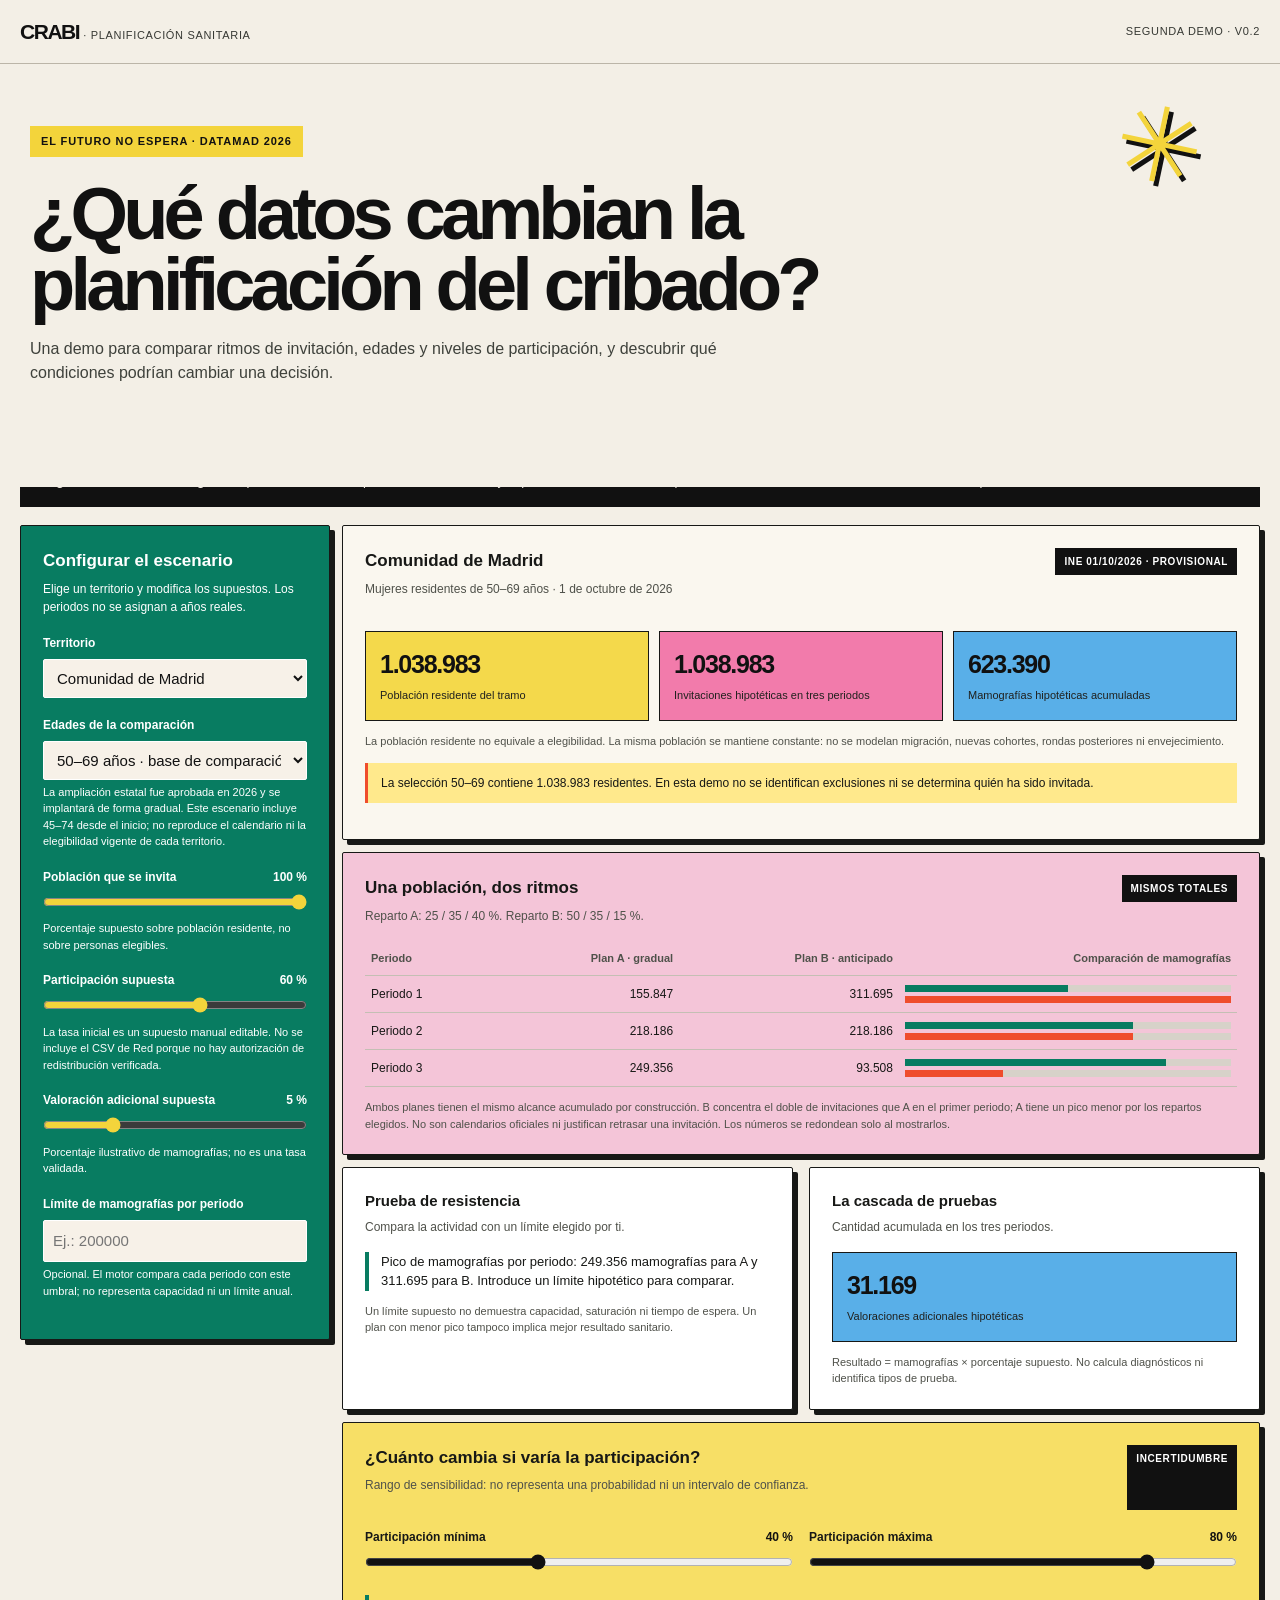
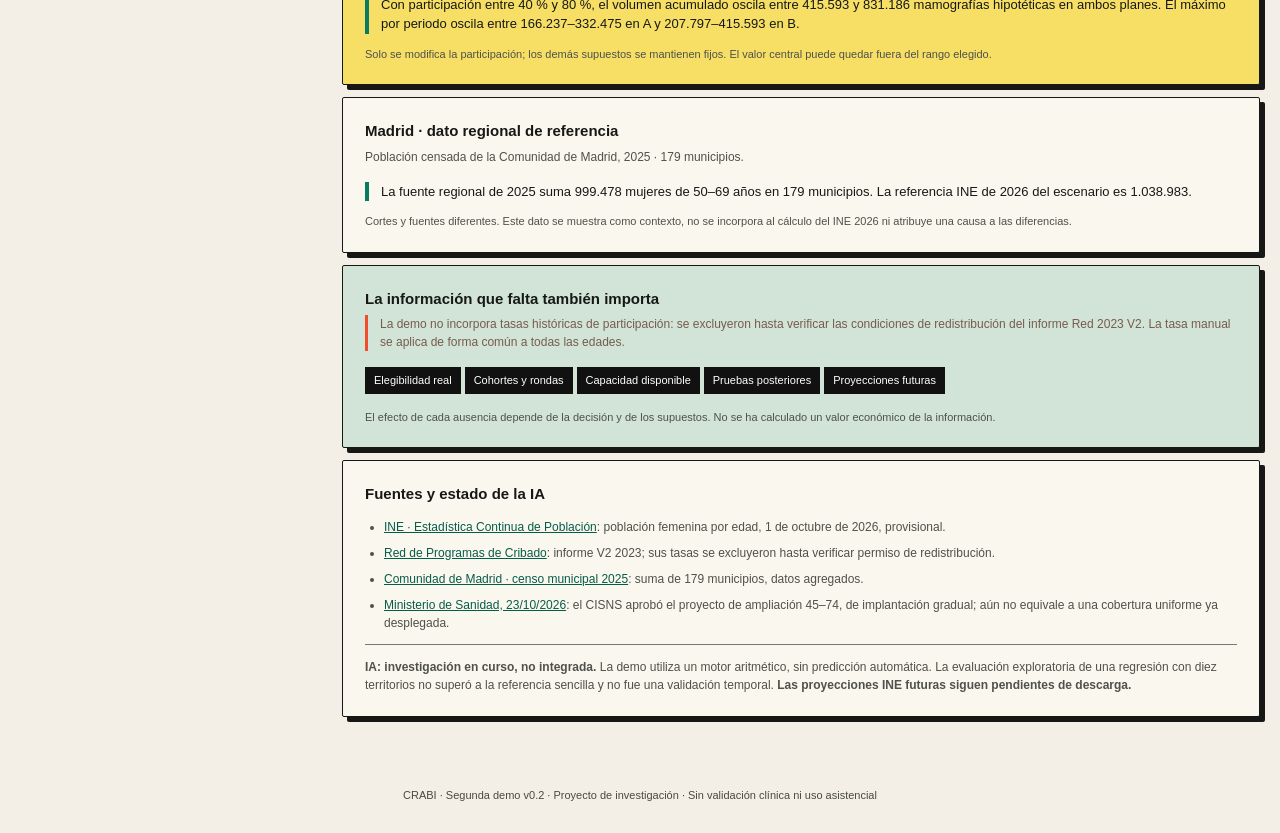
==== commit f52c6538: "Resolve CRABI audit risks and update demo data" ====
--- a/demo/index.html
+++ b/demo/index.html
@@ -1,35 +1,11 @@
 <!doctype html><html lang="es"><head><meta charset="utf-8"><meta name="viewport" content="width=device-width, initial-scale=1"><title>CRABI · Demo 0.2</title><style>
 :root{--wine:#6e2940;--wine-dark:#290812;--ink:#342029;--muted:#775e67;--bg:#f7ecee;--line:#e8dadd;--pink:#d4a2ae}*{box-sizing:border-box}body{margin:0;color:var(--ink);background:var(--bg);font:15px/1.5 system-ui,-apple-system,Segoe UI,sans-serif}a{color:var(--wine)}header{height:74px;background:white;border-bottom:1px solid var(--line);display:flex;align-items:center;justify-content:space-between;padding:0 max(24px,calc((100vw - 1250px)/2));gap:12px}header b{font-size:23px;letter-spacing:.12em;color:var(--wine)}header span{font-size:12px;color:var(--muted)}.hero{background:radial-gradient(ellipse at 14% 0%,#85444d,transparent 43%),radial-gradient(ellipse at 92% 100%,#611b32,transparent 45%),var(--wine-dark);color:white;padding:60px 24px 75px}.wrap{max-width:1220px;margin:auto}.eyebrow{color:#dcb3be;letter-spacing:.18em;text-transform:uppercase;font-size:11px;font-weight:700}.hero h1{font:italic 49px/1.08 Georgia,serif;letter-spacing:-.02em;margin:14px 0;max-width:850px;color:#f5dce2}.hero p{max-width:790px;color:#ecdce0;font-size:16px}.body{max-width:1220px;margin:-33px auto 0;padding:0 20px 60px}.banner{background:#fff7f6;border:1px solid #e4c7cd;padding:15px 20px;border-radius:12px;font-size:13px;color:#6b3c43}.layout{display:grid;grid-template-columns:325px minmax(0,1fr);gap:16px;margin-top:18px;align-items:start}.card{background:#fff;border:1px solid var(--line);border-radius:15px;padding:23px;box-shadow:0 14px 50px #5a26330a}.aside{position:sticky;top:12px}.card h2{font-size:17px;margin:0 0 6px}.card h3{font-size:15px;margin:0 0 5px}.sub{font-size:12px;color:var(--muted);margin:0 0 16px}.control{margin:18px 0}.control label{display:flex;justify-content:space-between;gap:12px;font-size:12px;font-weight:700}.control output{color:var(--wine);font-weight:700}.control small{display:block;font-size:11px;color:var(--muted);margin-top:4px}.control select,.control input[type=number]{font:inherit;width:100%;margin-top:7px;padding:9px;border:1px solid #d8c4ca;border-radius:8px;background:white;color:var(--ink)}input[type=range]{width:100%;accent-color:var(--wine);margin:8px 0 0}.btn{font:inherit;font-size:12px;color:var(--wine);background:#fff;border:1px solid #d7bdc5;border-radius:7px;padding:8px 10px;cursor:pointer;margin-top:7px}.btn:disabled{opacity:.45;cursor:not-allowed}.main{display:grid;gap:16px}.rowhead{display:flex;justify-content:space-between;align-items:start;gap:8px}.pill{display:inline-block;background:#f8e8ed;color:#8f4260;border-radius:20px;padding:5px 10px;font-size:10px;font-weight:700;white-space:nowrap}.tiles{display:grid;grid-template-columns:repeat(3,1fr);gap:10px;margin-top:17px}.tile{padding:14px;background:#fbf6f7;border-radius:9px}.tile strong{display:block;color:var(--wine);font-size:21px}.tile span{color:var(--muted);font-size:11px}.notice{font-size:11px;color:var(--muted);margin:12px 0 0}.mini-alert{background:#f9eef1;border-left:3px solid #b97086;padding:11px 13px;font-size:12px;margin:14px 0}.graph{overflow-x:auto}table{border-collapse:collapse;width:100%;min-width:540px;font-size:12px}th,td{text-align:right;padding:9px 6px;border-bottom:1px solid #f0e7e9}th{font-size:11px;color:var(--muted)}th:first-child,td:first-child{text-align:left}.bars{height:7px;background:#f2e3e7;border-radius:4px;min-width:100px}.bar{display:block;height:7px;background:#7b304c;border-radius:4px}.b{background:#d6a0ae;margin-top:4px}.twocol{display:grid;grid-template-columns:1fr 1fr;gap:16px}.insight{font-size:13px;border-left:3px solid #b9798d;padding-left:12px}.list{padding-left:19px;font-size:12px;color:var(--muted)}.list li{margin:8px 0}.source{border-top:1px solid var(--line);padding-top:13px;font-size:12px;color:var(--muted)}.chip{display:inline-block;margin:2px 4px 3px 0;padding:5px 9px;border-radius:15px;background:#f7edf0;font-size:11px}.critical{color:#a13e4e;font-weight:700}.blocked{border-left:3px solid #d0a16c;padding-left:12px;font-size:12px;color:#765c4f}.topline{display:flex;justify-content:space-between;gap:10px}footer{text-align:center;font-size:11px;color:#8b747d;margin:10px 20px 30px}@media(max-width:810px){.hero h1{font-size:36px}.layout,.twocol{grid-template-columns:1fr}.aside{position:static}.tiles{grid-template-columns:1fr}.hero{padding-bottom:65px}.body{padding:0 12px 45px}header{padding:0 18px}}
 </style><style id="crabi-reference-style">
-:root{--wine:#111;--wine-dark:#f3efe6;--ink:#171816;--muted:#555a54;--bg:#f3efe6;--line:#171816;--pink:#f27bab;--accent:#f3d43b;--green:#087c61;--blue:#278bd0;--orange:#ef4d2c}
-body{font-family:Arial,Helvetica,sans-serif;background:var(--bg);color:var(--ink)}a{color:#075c48}header{height:64px;background:var(--bg);border-bottom:1px solid #bbb5a8;padding:0 max(20px,calc((100vw - 1280px)/2))}header b{color:#111;font-size:21px;letter-spacing:-.07em}header span{color:#363833;font-size:11px;letter-spacing:.06em;text-transform:uppercase}.hero{background:var(--bg);color:var(--ink);padding:62px 24px 86px;position:relative;overflow:hidden}.hero:after{content:"✳";position:absolute;right:max(6vw,40px);top:30px;color:var(--accent);font-size:104px;line-height:1;transform:rotate(12deg);text-shadow:4px 4px 0 #111}.hero .wrap{position:relative;z-index:1}.eyebrow{display:inline-block;color:#111;background:var(--accent);padding:7px 11px;letter-spacing:.08em;font-size:11px}.hero h1{font:800 clamp(38px,6vw,74px)/.96 Arial,Helvetica,sans-serif;letter-spacing:-.065em;color:#111;max-width:810px;margin:21px 0 17px}.hero p{color:#3e413b;max-width:700px;font-size:16px}.body{max-width:1280px}.banner{background:#111;color:#f5f1e8;border:0;border-radius:0;padding:17px 20px;font-size:13px}.layout{grid-template-columns:310px minmax(0,1fr);gap:12px}.card{border:1px solid #171816;border-radius:2px;box-shadow:5px 5px 0 #171816;padding:22px}.aside{background:#087c61;color:white;top:10px}.aside h2,.aside label{color:white}.aside .sub,.aside small{color:#d6ede4}.aside .control output{color:#f8dc45}.aside .control select,.aside .control input[type=number]{border:1px solid #fff;background:#f7f1e8;color:#111;border-radius:2px}.aside input[type=range]{accent-color:#f3d43b}.btn{border:1px solid #111;border-radius:0;color:#111;background:#f3d43b;font-weight:bold}.main{gap:12px}.main>.card{background:#faf7ef}.main>.card:nth-child(2){background:#f4c5d8}.main>.card:nth-child(3){background:#d8e9f6}.main>.card:nth-child(4){background:#f7df66}.main>.card:nth-child(5){background:#faf7ef}.main>.card:nth-child(6){background:#d1e4d7}.tile{border:1px solid #171816;border-radius:0;background:#f4d94b}.tile:nth-child(2){background:#f27bab}.tile:nth-child(3){background:#59afe8}.tile strong{color:#111;font-size:25px;letter-spacing:-.05em}.tile span{color:#20211e}.pill{background:#111;color:#fff;border-radius:0;padding:6px 9px;font-size:10px;letter-spacing:.06em}.control label{font-size:12px}.graph table{font-size:12px}th,td{border-bottom:1px solid #c4bfb4}.bars{background:#d7d2c9;border-radius:0}.bar{background:#087c61;border-radius:0}.b{background:#ef4d2c}.insight{border-left:4px solid #087c61}.mini-alert{background:#ffe98c;border-left-color:#ef4d2c}.chip{background:#111;color:#fff;border-radius:0}.blocked{border-left-color:#ef4d2c}.source{border-color:#777}.critical{color:#a32739}.notice{color:#4f514a}footer{color:#484941}
+:root{--wine:#111;--wine-dark:#f3efe6;--ink:#171816;--muted:#4f514a;--bg:#f3efe6;--line:#171816;--pink:#f27bab;--accent:#f3d43b;--green:#087c61;--blue:#278bd0;--orange:#ef4d2c}
+body{font-family:Arial,Helvetica,sans-serif;background:var(--bg);color:var(--ink)}a{color:#075c48}header{height:64px;background:var(--bg);border-bottom:1px solid #bbb5a8;padding:0 max(20px,calc((100vw - 1280px)/2))}header b{color:#111;font-size:21px;letter-spacing:-.07em}header span{color:#363833;font-size:11px;letter-spacing:.06em;text-transform:uppercase}.hero{background:var(--bg);color:var(--ink);padding:62px 24px 86px;position:relative;overflow:hidden}.hero:after{content:"✳";position:absolute;right:max(6vw,40px);top:30px;color:var(--accent);font-size:104px;line-height:1;transform:rotate(12deg);text-shadow:4px 4px 0 #111}.hero .wrap{position:relative;z-index:1}.eyebrow{display:inline-block;color:#111;background:var(--accent);padding:7px 11px;letter-spacing:.08em;font-size:11px}.hero h1{font:800 clamp(38px,6vw,74px)/.96 Arial,Helvetica,sans-serif;letter-spacing:-.065em;color:#111;max-width:810px;margin:21px 0 17px}.hero p{color:#3e413b;max-width:700px;font-size:16px}.body{max-width:1280px}.banner{background:#111;color:#f5f1e8;border:0;border-radius:0;padding:17px 20px;font-size:13px}.layout{grid-template-columns:310px minmax(0,1fr);gap:12px}.card{border:1px solid #171816;border-radius:2px;box-shadow:5px 5px 0 #171816;padding:22px}.aside{background:#087c61;color:white;top:10px}.aside h2,.aside label{color:white}.aside .sub,.aside small{color:#ffffff}.aside .control output{color:#ffffff}.aside .control select,.aside .control input[type=number]{border:1px solid #fff;background:#f7f1e8;color:#111;border-radius:2px}.aside input[type=range]{accent-color:#f3d43b}.btn{border:1px solid #111;border-radius:0;color:#111;background:#f3d43b;font-weight:bold}.main{gap:12px}.main>.card{background:#faf7ef}.main>.card:nth-child(2){background:#f4c5d8}.main>.card:nth-child(3){background:#d8e9f6}.main>.card:nth-child(4){background:#f7df66}.main>.card:nth-child(5){background:#faf7ef}.main>.card:nth-child(6){background:#d1e4d7}.tile{border:1px solid #171816;border-radius:0;background:#f4d94b}.tile:nth-child(2){background:#f27bab}.tile:nth-child(3){background:#59afe8}.tile strong{color:#111;font-size:25px;letter-spacing:-.05em}.tile span{color:#20211e}.pill{background:#111;color:#fff;border-radius:0;padding:6px 9px;font-size:10px;letter-spacing:.06em}.control label{font-size:12px}.graph table{font-size:12px}th,td{border-bottom:1px solid #c4bfb4}.bars{background:#d7d2c9;border-radius:0}.bar{background:#087c61;border-radius:0}.b{background:#ef4d2c}.insight{border-left:4px solid #087c61}.mini-alert{background:#ffe98c;border-left-color:#ef4d2c}.chip{background:#111;color:#fff;border-radius:0}.blocked{border-left-color:#ef4d2c}.source{border-color:#777}.critical{color:#a32739}.notice{color:#4f514a}footer{color:#484941}.control :focus-visible,.btn:focus-visible,a:focus-visible{outline:3px solid #111;outline-offset:2px}.sr-only{position:absolute;width:1px;height:1px;padding:0;margin:-1px;overflow:hidden;clip:rect(0,0,0,0);white-space:nowrap;border:0}
 @media(max-width:810px){.hero{padding-top:42px;padding-bottom:58px}.hero:after{font-size:64px;right:20px;top:14px;opacity:.8}.hero h1{font-size:clamp(38px,10vw,58px);max-width:90%}.layout,.twocol{grid-template-columns:1fr}.aside{position:static}.tiles{grid-template-columns:1fr}.body{padding:0 12px 45px}.card{box-shadow:3px 3px 0 #171816}}
-</style></head><body><header><div><b>CRABI</b> <span> · planificación sanitaria</span></div><span>SEGUNDA DEMO · V0.2</span></header><section class="hero"><div class="wrap"><div class="eyebrow">El futuro no espera · DATAMAD 2026</div><h1>¿Qué datos cambian la planificación del cribado?</h1><p>Una demo para comparar ritmos de invitación, edades y niveles de participación, y descubrir qué condiciones podrían cambiar una decisión.</p></div></section><main class="body"><div class="banner"><strong>Segunda demo de investigación:</strong> población real provisional de 2026 y supuestos editables. No son predicciones, calendarios oficiales ni evidencia de capacidad real.</div><div class="layout"><aside class="card aside"><h2>Configurar el escenario</h2><p class="sub">Elige un territorio y modifica los supuestos. Los periodos no se asignan a años reales.</p><div class="control"><label for="region">Territorio</label><select id="region"></select></div><div class="control"><label for="age">Edades de la comparación</label><select id="age"><option value="standard">50–69 años · referencia</option><option value="expanded">45–74 años · hipótesis</option></select><small>No es la regla real de la comunidad; se trata de un ejercicio común para comparar edades.</small></div><div class="control"><label for="invite">Población que se invita <output id="inviteValue"></output></label><input id="invite" type="range" min="0" max="100" step="5" value="100"><small>Porcentaje supuesto sobre población residente, no sobre personas elegibles.</small></div><div class="control"><label for="rate">Participación supuesta <output id="rateValue"></output></label><input id="rate" type="range" min="0" max="100" step="0.01" value="60"><small id="rateInfo"></small><button class="btn" id="useHistorical" type="button">Usar referencia histórica 2023</button></div><div class="control"><label for="follow">Valoración adicional supuesta <output id="followValue"></output></label><input id="follow" type="range" min="0" max="20" step="1" value="5"><small>Porcentaje ilustrativo de mamografías; no es una tasa validada.</small></div><div class="control"><label for="limit">Límite anual hipotético</label><input id="limit" type="number" min="0" max="10000000" step="1" placeholder="Ej.: 200000"><small>Opcional. Introduce un umbral para explorar escenarios; no representa capacidad real.</small><p class="critical" id="limitError" role="status" hidden></p></div></aside><div class="main"><section class="card"><div class="rowhead"><div><h2 id="title"></h2><p class="sub" id="populationLabel"></p></div><span class="pill">INE 2026 · PROVISIONAL</span></div><div class="tiles"><div class="tile"><strong id="pop"></strong><span>Población residente del tramo</span></div><div class="tile"><strong id="invited"></strong><span>Invitaciones hipotéticas en tres periodos</span></div><div class="tile"><strong id="tests"></strong><span>Mamografías hipotéticas acumuladas</span></div></div><p class="notice">La población residente no equivale a elegibilidad. La misma población se mantiene constante: no se modelan migración, nuevas cohortes, rondas posteriores ni envejecimiento.</p><div class="mini-alert" id="ageNote"></div></section><section class="card"><div class="rowhead"><div><h2>Una población, dos ritmos</h2><p class="sub">Reparto A: 25 / 35 / 40 %. Reparto B: 50 / 35 / 15 %.</p></div><span class="pill">MISMOS TOTALES</span></div><div class="graph"><table><thead><tr><th>Periodo</th><th>Plan A · gradual</th><th>Plan B · anticipado</th><th>Comparación de mamografías</th></tr></thead><tbody id="table"></tbody></table></div><p class="notice">Ambos planes tienen el mismo alcance acumulado por construcción. B concentra el doble de invitaciones que A en el primer periodo; A tiene un pico menor por los repartos elegidos. No son calendarios oficiales ni justifican retrasar una invitación. Los números se redondean solo al mostrarlos.</p></section><div class="twocol"><section class="card"><h3>Prueba de resistencia</h3><p class="sub">Compara la actividad con un límite elegido por ti.</p><div class="insight" id="limitResult"></div><p class="notice">Un límite supuesto no demuestra capacidad, saturación ni tiempo de espera. Un plan con menor pico tampoco implica mejor resultado sanitario.</p></section><section class="card"><h3>La cascada de pruebas</h3><p class="sub">Cantidad acumulada en los tres periodos.</p><div class="tile"><strong id="followResult"></strong><span>Valoraciones adicionales hipotéticas</span></div><p class="notice">Resultado = mamografías × porcentaje supuesto. No calcula diagnósticos ni identifica tipos de prueba.</p></section></div><section class="card"><div class="topline"><div><h2>¿Cuánto cambia si varía la participación?</h2><p class="sub">Rango de sensibilidad: no representa una probabilidad ni un intervalo de confianza.</p></div><span class="pill">INCERTIDUMBRE</span></div><div class="twocol"><div class="control"><label for="low">Participación mínima <output id="lowValue"></output></label><input id="low" type="range" min="0" max="100" step="1" value="40"></div><div class="control"><label for="high">Participación máxima <output id="highValue"></output></label><input id="high" type="range" min="0" max="100" step="1" value="80"></div></div><div class="insight" id="sensitivity"></div><p id="rangeError" class="critical" role="alert" hidden>El mínimo no puede superar al máximo. Ajusta los controles.</p><p class="notice">Solo se modifica la participación; los demás supuestos se mantienen fijos. El valor central puede quedar fuera del rango elegido.</p></section><section class="card" id="madridPanel" hidden><h3>Madrid · dato regional de referencia</h3><p class="sub">Población censada de la Comunidad de Madrid, 2025 · 179 municipios.</p><div class="insight" id="madrid"></div><p class="notice">Cortes y fuentes diferentes. Este dato se muestra como contexto, no se incorpora al cálculo del INE 2026 ni atribuye una causa a las diferencias.</p></section><section class="card"><h3>La información que falta también importa</h3><div class="blocked" id="gaps"></div><div style="margin-top:14px"><span class="chip">Elegibilidad real</span><span class="chip">Cohortes y rondas</span><span class="chip">Capacidad disponible</span><span class="chip">Pruebas posteriores</span><span class="chip">Proyecciones futuras</span></div><p class="notice">El efecto de cada ausencia depende de la decisión y de los supuestos. No se ha calculado un valor económico de la información.</p></section><section class="card"><h3>Fuentes y estado de la IA</h3><ul class="list"><li><a href="https://ine.es/jaxiT3/Tabla.htm?L=0&t=59238">INE · Estadística Continua de Población</a>: población femenina por edad, 1 de enero de 2026, provisional.</li><li><a href="https://cribadocancer.es/indicadores-cancer-de-mama/">Red de Programas de Cribado</a>: participación histórica 2023, de 50–69 años, para 13 territorios; no es una predicción.</li><li><a href="https://datos.comunidad.madrid/dataset/poblacion_censada_por_edad_nacionalidad_y_sexo">Comunidad de Madrid · censo municipal 2025</a>: suma de 179 municipios, datos agregados.</li></ul><div class="source"><strong>IA: investigación en curso, no integrada.</strong> La demo utiliza un motor aritmético, sin predicción automática. La evaluación exploratoria de una regresión con diez territorios no superó a la referencia sencilla y no fue una validación temporal. <strong>Las proyecciones INE futuras siguen pendientes de descarga.</strong></div></section></div></div></main><footer>CRABI · Segunda demo v0.2 · Proyecto de investigación · Sin validación clínica ni uso asistencial</footer><script>
-"use strict";
-const CRABI2 = (() => {
-  const plans = Object.freeze({ A: [0.25, 0.35, 0.40], B: [0.50, 0.35, 0.15] });
-  function calculate(population, invitation, participation, followup, capacity) {
-    for (const [name, value, max] of [['población',population,Infinity], ['invitación',invitation,1], ['participación',participation,1], ['valoración',followup,1], ['límite',capacity,Infinity]]) {
-      if (!Number.isFinite(value) || value < 0 || value > max) throw new RangeError('Valor no válido: '+name);
-    }
-    const invited=population*invitation, result={};
-    for (const [plan, weights] of Object.entries(plans)) {
-      const years=weights.map(w=>({invitations:invited*w, tests:invited*w*participation, followup:invited*w*participation*followup}));
-      result[plan]={years,total:invited*participation,invited,followup:invited*participation*followup,
-        peak:Math.max(...years.map(y=>y.tests)), above:years.filter(y=>y.tests>capacity).length};
-    }
-    return result;
-  }
-  function sensitivity(population,invitation,low,high,followup,capacity){
-    if(low>high) throw new RangeError('El valor mínimo no puede superar al máximo');
-    return {low:calculate(population,invitation,low,followup,capacity),high:calculate(population,invitation,high,followup,capacity)};
-  }
-  return {calculate,sensitivity,plans};
-})();
-if(typeof module!=='undefined'&&module.exports)module.exports=CRABI2;
-
-const DATA={"territories": [{"code": "01", "name": "Andalucía", "bands": {"45_49": 357246, "50_69": 1275344, "70_74": 214356}, "rate": null}, {"code": "02", "name": "Aragón", "bands": {"45_49": 54187, "50_69": 197896, "70_74": 36681}, "rate": 74.23}, {"code": "03", "name": "Asturias", "bands": {"45_49": 42681, "50_69": 170410, "70_74": 36576}, "rate": 72.5}, {"code": "04", "name": "Illes Balears", "bands": {"45_49": 52668, "50_69": 169199, "70_74": 27458}, "rate": 72.5}, {"code": "05", "name": "Canarias", "bands": {"45_49": 95356, "50_69": 351049, "70_74": 55183}, "rate": 72.22}, {"code": "06", "name": "Cantabria", "bands": {"45_49": 25632, "50_69": 93987, "70_74": 18561}, "rate": 69.66}, {"code": "07", "name": "Castilla y León", "bands": {"45_49": 91358, "50_69": 374660, "70_74": 72042}, "rate": 74.05}, {"code": "08", "name": "Castilla-La Mancha", "bands": {"45_49": 84877, "50_69": 303881, "70_74": 49245}, "rate": 83.28}, {"code": "09", "name": "Cataluña", "bands": {"45_49": 332393, "50_69": 1122742, "70_74": 202591}, "rate": null}, {"code": "10", "name": "Comunitat Valenciana", "bands": {"45_49": 227569, "50_69": 794093, "70_74": 142670}, "rate": null}, {"code": "11", "name": "Extremadura", "bands": {"45_49": 39663, "50_69": 160506, "70_74": 27827}, "rate": null}, {"code": "12", "name": "Galicia", "bands": {"45_49": 115154, "50_69": 425495, "70_74": 85258}, "rate": 82.35}, {"code": "13", "name": "Comunidad de Madrid", "bands": {"45_49": 301331, "50_69": 1021575, "70_74": 171418}, "rate": 51.49}, {"code": "14", "name": "Región de Murcia", "bands": {"45_49": 64465, "50_69": 215984, "70_74": 34276}, "rate": 69.17}, {"code": "15", "name": "Navarra", "bands": {"45_49": 27053, "50_69": 96340, "70_74": 17170}, "rate": 81.01}, {"code": "16", "name": "País Vasco", "bands": {"45_49": 88487, "50_69": 342069, "70_74": 65997}, "rate": 79.16}, {"code": "17", "name": "La Rioja", "bands": {"45_49": 13540, "50_69": 47737, "70_74": 8662}, "rate": 75.59}, {"code": "18", "name": "Ceuta", "bands": {"45_49": 3053, "50_69": 10670, "70_74": 1527}, "rate": null}, {"code": "19", "name": "Melilla", "bands": {"45_49": 3158, "50_69": 10429, "70_74": 1444}, "rate": null}], "national": {"45_49": 2019871, "50_69": 7184066, "70_74": 1268942}, "madrid2025": {"45_49": 306562, "50_69": 999478, "70_74": 167897}, "municipalities": 179};
-const $=id=>document.getElementById(id),fmt=n=>new Intl.NumberFormat('es-ES',{maximumFractionDigits:0}).format(n),pct=n=>Number(n).toLocaleString('es-ES',{maximumFractionDigits:2})+' %';let rateSource='manual';
-function draw(){const d=DATA.territories.find(x=>x.code===$('region').value),expanded=$('age').value==='expanded',bands=d.bands;const pop=bands['50_69']+(expanded?bands['45_49']+bands['70_74']:0),iv=Number($('invite').value)/100,rate=Number($('rate').value)/100,follow=Number($('follow').value)/100;const raw=$('limit').value.trim(),cap=Number(raw),invalid=raw!==''&&(!Number.isFinite(cap)||cap<0||cap>10000000);$('limitError').hidden=!invalid;$('limitError').textContent=invalid?'Introduce un límite entre 0 y 10.000.000.':'';const threshold=raw!==''&&!invalid?cap:null;const res=CRABI2.calculate(pop,iv,rate,follow,threshold??0);$('title').textContent=d.name;$('populationLabel').textContent=`Mujeres residentes de ${expanded?'45–74':'50–69'} años · 1 de enero de 2026`;$('pop').textContent=fmt(pop);$('invited').textContent=fmt(res.A.invited);$('tests').textContent=fmt(res.A.total);$('followResult').textContent=fmt(res.A.followup);$('inviteValue').textContent=pct(iv*100);$('rateValue').textContent=pct(rate*100);$('followValue').textContent=pct(follow*100);$('useHistorical').disabled=d.rate===null;$('rateInfo').textContent=d.rate===null?'Sin tasa histórica 2023 en nuestro archivo. El valor actual es un supuesto manual.':`Referencia 2023 para edades 50–69: ${pct(d.rate)}. Valor actual: ${rateSource==='histórica'?'referencia histórica aplicada como supuesto':'supuesto manual'}.`;$('ageNote').textContent=expanded?`Ejercicio hipotético: ${fmt(bands['45_49'])} personas de 45–49 + ${fmt(bands['50_69'])} de 50–69 + ${fmt(bands['70_74'])} de 70–74. La tasa histórica no está validada para 45–49 ni 70–74; se aplica solo como supuesto común.`:`La selección 50–69 contiene ${fmt(bands['50_69'])} residentes. En esta demo no se identifican exclusiones ni se determina quién ha sido invitada.`;const max=Math.max(res.A.peak,res.B.peak);$('table').innerHTML=res.A.years.map((v,i)=>{let b=res.B.years[i].tests;return `<tr><td>Periodo ${i+1}</td><td>${fmt(v.tests)}</td><td>${fmt(b)}</td><td><div class="bars"><i class="bar" style="width:${max?v.tests/max*100:0}%"></i></div><div class="bars" style="margin-top:4px"><i class="bar b" style="width:${max?b/max*100:0}%;margin-top:0"></i></div></td></tr>`}).join('');$('limitResult').textContent=invalid?'Corrige el límite para comparar los planes.':threshold===null?`Máximo anual simulado: ${fmt(res.A.peak)} mamografías para A y ${fmt(res.B.peak)} para B. Introduce un límite hipotético para comparar.`:`Con un límite supuesto de ${fmt(threshold)} mamografías por periodo, A lo supera en ${res.A.above} periodo(s) y B en ${res.B.above}. El límite y las cargas son escenarios, no capacidad ni actividad observada.`;let low=Number($('low').value),high=Number($('high').value);$('lowValue').textContent=pct(low);$('highValue').textContent=pct(high);$('rangeError').hidden=low<=high;$('sensitivity').hidden=low>high;if(low<=high){let s=CRABI2.sensitivity(pop,iv,low/100,high/100,follow,threshold??0);const relation=(lo,hi)=>lo>threshold?'lo supera en todo el rango':hi<=threshold?'no lo supera en el rango':'pasa de no superarlo a superarlo según la participación';const extra=threshold===null?'':` Con el límite supuesto, el pico de A ${relation(s.low.A.peak,s.high.A.peak)}; el de B ${relation(s.low.B.peak,s.high.B.peak)}.`;$('sensitivity').textContent=`Con participación entre ${pct(low)} y ${pct(high)}, el volumen acumulado oscila entre ${fmt(s.low.A.total)} y ${fmt(s.high.A.total)} mamografías hipotéticas en ambos planes. El máximo por periodo oscila entre ${fmt(s.low.A.peak)}–${fmt(s.high.A.peak)} en A y ${fmt(s.low.B.peak)}–${fmt(s.high.B.peak)} en B.${extra}`}$('madridPanel').hidden=d.code!=='13';const m=DATA.madrid2025,mv=m['50_69']+(expanded?m['45_49']+m['70_74']:0);$('madrid').textContent=`La fuente regional de 2025 suma ${fmt(mv)} mujeres de ${expanded?'45–74':'50–69'} años en 179 municipios. La referencia INE de 2026 del escenario es ${fmt(pop)}.`;$('gaps').textContent=d.rate===null?'No hay tasa 2023 para este territorio en el archivo utilizado. La participación se fija manualmente; esa ausencia no significa que la comunidad no tenga datos propios.':'La tasa de 2023 existe para 50–69 años en el archivo utilizado, pero no identifica la participación de cada cohorte ni prueba que se mantenga en el futuro.'}
-for(const d of DATA.territories){let o=document.createElement('option');o.value=d.code;o.textContent=d.name;$('region').appendChild(o)}$('region').value='13';function regionChange(){const d=DATA.territories.find(x=>x.code===$('region').value);if(d.rate!==null){$('rate').value=d.rate;rateSource='histórica'}else{$('rate').value=60;rateSource='manual'}draw()}$('region').addEventListener('change',regionChange);$('useHistorical').addEventListener('click',()=>{let d=DATA.territories.find(x=>x.code===$('region').value);if(d.rate!==null){$('rate').value=d.rate;rateSource='histórica';draw()}});$('rate').addEventListener('input',()=>{rateSource='manual';draw()});['age','invite','follow','limit','low','high'].forEach(id=>$(id).addEventListener(id==='age'?'change':'input',draw));regionChange();
+</style></head><body><header><div><b>CRABI</b> <span> · planificación sanitaria</span></div><span>SEGUNDA DEMO · V0.2</span></header><section class="hero"><div class="wrap"><div class="eyebrow">El futuro no espera · DATAMAD 2026</div><h1>¿Qué datos cambian la planificación del cribado?</h1><p>Una demo para comparar ritmos de invitación, edades y niveles de participación, y descubrir qué condiciones podrían cambiar una decisión.</p></div></section><main class="body"><div class="banner"><strong>Segunda demo de investigación:</strong> población residente provisional · 1/10/2026 y supuestos editables. No son predicciones, calendarios oficiales ni evidencia de capacidad real.</div><div class="layout"><aside class="card aside"><h2>Configurar el escenario</h2><p class="sub">Elige un territorio y modifica los supuestos. Los periodos no se asignan a años reales.</p><div class="control"><label for="region">Territorio</label><select id="region"></select></div><div class="control"><label for="age">Edades de la comparación</label><select id="age"><option value="standard">50–69 años · base de comparación</option><option value="expanded">45–74 años · escenario ampliado</option></select><small>La ampliación estatal fue aprobada en 2026 y se implantará de forma gradual. Este escenario incluye 45–74 desde el inicio; no reproduce el calendario ni la elegibilidad vigente de cada territorio.</small></div><div class="control"><label for="invite">Población que se invita <output id="inviteValue"></output></label><input id="invite" type="range" min="0" max="100" step="5" value="100"><small>Porcentaje supuesto sobre población residente, no sobre personas elegibles.</small></div><div class="control"><label for="rate">Participación supuesta <output id="rateValue"></output></label><input id="rate" type="range" min="0" max="100" step="0.01" value="60"><small id="rateInfo">La tasa inicial es un supuesto manual editable. No se incluye el CSV de Red porque no hay autorización de redistribución verificada.</small></div><div class="control"><label for="follow">Valoración adicional supuesta <output id="followValue"></output></label><input id="follow" type="range" min="0" max="20" step="1" value="5"><small>Porcentaje ilustrativo de mamografías; no es una tasa validada.</small></div><div class="control"><label for="limit">Límite de mamografías por periodo</label><input id="limit" type="number" min="0" max="10000000" step="1" placeholder="Ej.: 200000"><small>Opcional. El motor compara cada periodo con este umbral; no representa capacidad ni un límite anual.</small><p class="critical" id="limitError" role="status" hidden></p></div></aside><div class="main"><section class="card"><div class="rowhead"><div><h2 id="title"></h2><p class="sub" id="populationLabel"></p></div><span class="pill">INE 01/10/2026 · PROVISIONAL</span></div><div class="tiles"><div class="tile"><strong id="pop"></strong><span>Población residente del tramo</span></div><div class="tile"><strong id="invited"></strong><span>Invitaciones hipotéticas en tres periodos</span></div><div class="tile"><strong id="tests"></strong><span>Mamografías hipotéticas acumuladas</span></div></div><p class="notice">La población residente no equivale a elegibilidad. La misma población se mantiene constante: no se modelan migración, nuevas cohortes, rondas posteriores ni envejecimiento.</p><div class="mini-alert" id="ageNote"></div></section><section class="card"><div class="rowhead"><div><h2>Una población, dos ritmos</h2><p class="sub">Reparto A: 25 / 35 / 40 %. Reparto B: 50 / 35 / 15 %.</p></div><span class="pill">MISMOS TOTALES</span></div><div class="graph"><table><caption class="sr-only">Mamografías hipotéticas por periodo para los planes A y B</caption><thead><tr><th>Periodo</th><th>Plan A · gradual</th><th>Plan B · anticipado</th><th>Comparación de mamografías</th></tr></thead><tbody id="table"></tbody></table></div><p class="notice">Ambos planes tienen el mismo alcance acumulado por construcción. B concentra el doble de invitaciones que A en el primer periodo; A tiene un pico menor por los repartos elegidos. No son calendarios oficiales ni justifican retrasar una invitación. Los números se redondean solo al mostrarlos.</p></section><div class="twocol"><section class="card"><h3>Prueba de resistencia</h3><p class="sub">Compara la actividad con un límite elegido por ti.</p><div class="insight" id="limitResult" role="status" aria-live="polite"></div><p class="notice">Un límite supuesto no demuestra capacidad, saturación ni tiempo de espera. Un plan con menor pico tampoco implica mejor resultado sanitario.</p></section><section class="card"><h3>La cascada de pruebas</h3><p class="sub">Cantidad acumulada en los tres periodos.</p><div class="tile"><strong id="followResult"></strong><span>Valoraciones adicionales hipotéticas</span></div><p class="notice">Resultado = mamografías × porcentaje supuesto. No calcula diagnósticos ni identifica tipos de prueba.</p></section></div><section class="card"><div class="topline"><div><h2>¿Cuánto cambia si varía la participación?</h2><p class="sub">Rango de sensibilidad: no representa una probabilidad ni un intervalo de confianza.</p></div><span class="pill">INCERTIDUMBRE</span></div><div class="twocol"><div class="control"><label for="low">Participación mínima <output id="lowValue"></output></label><input id="low" type="range" min="0" max="100" step="1" value="40"></div><div class="control"><label for="high">Participación máxima <output id="highValue"></output></label><input id="high" type="range" min="0" max="100" step="1" value="80"></div></div><div class="insight" id="sensitivity" role="status" aria-live="polite"></div><p id="rangeError" class="critical" role="alert" hidden>El mínimo no puede superar al máximo. Ajusta los controles.</p><p class="notice">Solo se modifica la participación; los demás supuestos se mantienen fijos. El valor central puede quedar fuera del rango elegido.</p></section><section class="card" id="madridPanel" hidden><h3>Madrid · dato regional de referencia</h3><p class="sub">Población censada de la Comunidad de Madrid, 2025 · 179 municipios.</p><div class="insight" id="madrid"></div><p class="notice">Cortes y fuentes diferentes. Este dato se muestra como contexto, no se incorpora al cálculo del INE 2026 ni atribuye una causa a las diferencias.</p></section><section class="card"><h3>La información que falta también importa</h3><div class="blocked" id="gaps"></div><div style="margin-top:14px"><span class="chip">Elegibilidad real</span><span class="chip">Cohortes y rondas</span><span class="chip">Capacidad disponible</span><span class="chip">Pruebas posteriores</span><span class="chip">Proyecciones futuras</span></div><p class="notice">El efecto de cada ausencia depende de la decisión y de los supuestos. No se ha calculado un valor económico de la información.</p></section><section class="card"><h3>Fuentes y estado de la IA</h3><ul class="list"><li><a href="https://www.ine.es/dyngs/Prensa/ECP3T26.htm">INE · Estadística Continua de Población</a>: población femenina por edad, 1 de octubre de 2026, provisional.</li><li><a href="https://cribadocancer.es/download/programas-de-cribado-de-cancer-de-mama-de-espana-resultados-2023/">Red de Programas de Cribado</a>: informe V2 2023; sus tasas se excluyeron hasta verificar permiso de redistribución.</li><li><a href="https://datos.comunidad.madrid/dataset/poblacion_censada_por_edad_nacionalidad_y_sexo">Comunidad de Madrid · censo municipal 2025</a>: suma de 179 municipios, datos agregados.</li><li><a href="https://www.sanidad.gob.es/gabinete/notasPrensa.do?id=6990">Ministerio de Sanidad, 23/10/2026</a>: el CISNS aprobó el proyecto de ampliación 45–74, de implantación gradual; aún no equivale a una cobertura uniforme ya desplegada.</li></ul><div class="source"><strong>IA: investigación en curso, no integrada.</strong> La demo utiliza un motor aritmético, sin predicción automática. La evaluación exploratoria de una regresión con diez territorios no superó a la referencia sencilla y no fue una validación temporal. <strong>Las proyecciones INE futuras siguen pendientes de descarga.</strong></div></section></div></div></main><footer>CRABI · Segunda demo v0.2 · Proyecto de investigación · Sin validación clínica ni uso asistencial</footer><script src="model.js"></script><script src="data.js"></script><script>
+const DATA=CRABI_DATA;
+const $=id=>document.getElementById(id),fmt=n=>new Intl.NumberFormat('es-ES',{maximumFractionDigits:0}).format(n),pct=n=>Number(n).toLocaleString('es-ES',{maximumFractionDigits:2})+' %';function draw(){const d=DATA.territories.find(x=>x.code===$('region').value),expanded=$('age').value==='expanded',bands=d.bands;const pop=bands['50_69']+(expanded?bands['45_49']+bands['70_74']:0),iv=Number($('invite').value)/100,rate=Number($('rate').value)/100,follow=Number($('follow').value)/100;const raw=$('limit').value.trim(),cap=Number(raw),invalid=raw!==''&&(!Number.isFinite(cap)||cap<0||cap>10000000);$('limitError').hidden=!invalid;$('limitError').textContent=invalid?'Introduce un límite entre 0 y 10.000.000.':'';const threshold=raw!==''&&!invalid?cap:null;const res=CRABI2.calculate(pop,iv,rate,follow,threshold??0);$('title').textContent=d.name;$('populationLabel').textContent=`Mujeres residentes de ${expanded?'45–74':'50–69'} años · ${DATA.referenceDate}`;$('pop').textContent=fmt(pop);$('invited').textContent=fmt(res.A.invited);$('tests').textContent=fmt(res.A.total);$('followResult').textContent=fmt(res.A.followup);$('inviteValue').textContent=pct(iv*100);$('rateValue').textContent=pct(rate*100);$('followValue').textContent=pct(follow*100);$('ageNote').textContent=expanded?`Escenario exploratorio 45–74, no calendario territorial: ${fmt(bands['45_49'])} residentes de 45–49 + ${fmt(bands['50_69'])} de 50–69 + ${fmt(bands['70_74'])} de 70–74. La participación elegida se aplica por igual a todas las edades como supuesto no validado.`:`La selección 50–69 contiene ${fmt(bands['50_69'])} residentes. En esta demo no se identifican exclusiones ni se determina quién ha sido invitada.`;const max=Math.max(res.A.peak,res.B.peak);$('table').innerHTML=res.A.periods.map((v,i)=>{let b=res.B.periods[i].tests;return `<tr><td>Periodo ${i+1}</td><td>${fmt(v.tests)}</td><td>${fmt(b)}</td><td><div class="bars"><i class="bar" style="width:${max?v.tests/max*100:0}%"></i></div><div class="bars" style="margin-top:4px"><i class="bar b" style="width:${max?b/max*100:0}%;margin-top:0"></i></div></td></tr>`}).join('');$('limitResult').textContent=invalid?'Corrige el límite para comparar los planes.':threshold===null?`Pico de mamografías por periodo: ${fmt(res.A.peak)} mamografías para A y ${fmt(res.B.peak)} para B. Introduce un límite hipotético para comparar.`:`Con un límite supuesto de ${fmt(threshold)} mamografías por periodo, A lo supera en ${res.A.above} periodo(s) y B en ${res.B.above}. El límite y las cargas son escenarios, no capacidad ni actividad observada.`;let low=Number($('low').value),high=Number($('high').value);$('lowValue').textContent=pct(low);$('highValue').textContent=pct(high);$('rangeError').hidden=low<=high;$('sensitivity').hidden=low>high;if(low<=high){let s=CRABI2.sensitivity(pop,iv,low/100,high/100,follow,threshold??0);const relation=(lo,hi)=>lo>threshold?'lo supera en todo el rango':hi<=threshold?'no lo supera en el rango':'pasa de no superarlo a superarlo según la participación';const extra=threshold===null?'':` Con el límite supuesto, el pico de A ${relation(s.low.A.peak,s.high.A.peak)}; el de B ${relation(s.low.B.peak,s.high.B.peak)}.`;$('sensitivity').textContent=`Con participación entre ${pct(low)} y ${pct(high)}, el volumen acumulado oscila entre ${fmt(s.low.A.total)} y ${fmt(s.high.A.total)} mamografías hipotéticas en ambos planes. El máximo por periodo oscila entre ${fmt(s.low.A.peak)}–${fmt(s.high.A.peak)} en A y ${fmt(s.low.B.peak)}–${fmt(s.high.B.peak)} en B.${extra}`}$('madridPanel').hidden=d.code!=='13';const m=DATA.madrid2025,mv=m['50_69']+(expanded?m['45_49']+m['70_74']:0);$('madrid').textContent=`La fuente regional de 2025 suma ${fmt(mv)} mujeres de ${expanded?'45–74':'50–69'} años en 179 municipios. La referencia INE de 2026 del escenario es ${fmt(pop)}.`;$('gaps').textContent='La demo no incorpora tasas históricas de participación: se excluyeron hasta verificar las condiciones de redistribución del informe Red 2023 V2. La tasa manual se aplica de forma común a todas las edades.';}
+for(const d of DATA.territories){let o=document.createElement('option');o.value=d.code;o.textContent=d.name;$('region').appendChild(o)}$('region').value='13';function regionChange(){$('rate').value=60;draw()}$('region').addEventListener('change',regionChange);$('rate').addEventListener('input',draw);['age','invite','follow','limit','low','high'].forEach(id=>$(id).addEventListener(id==='age'?'change':'input',draw));regionChange();
 </script></body></html>
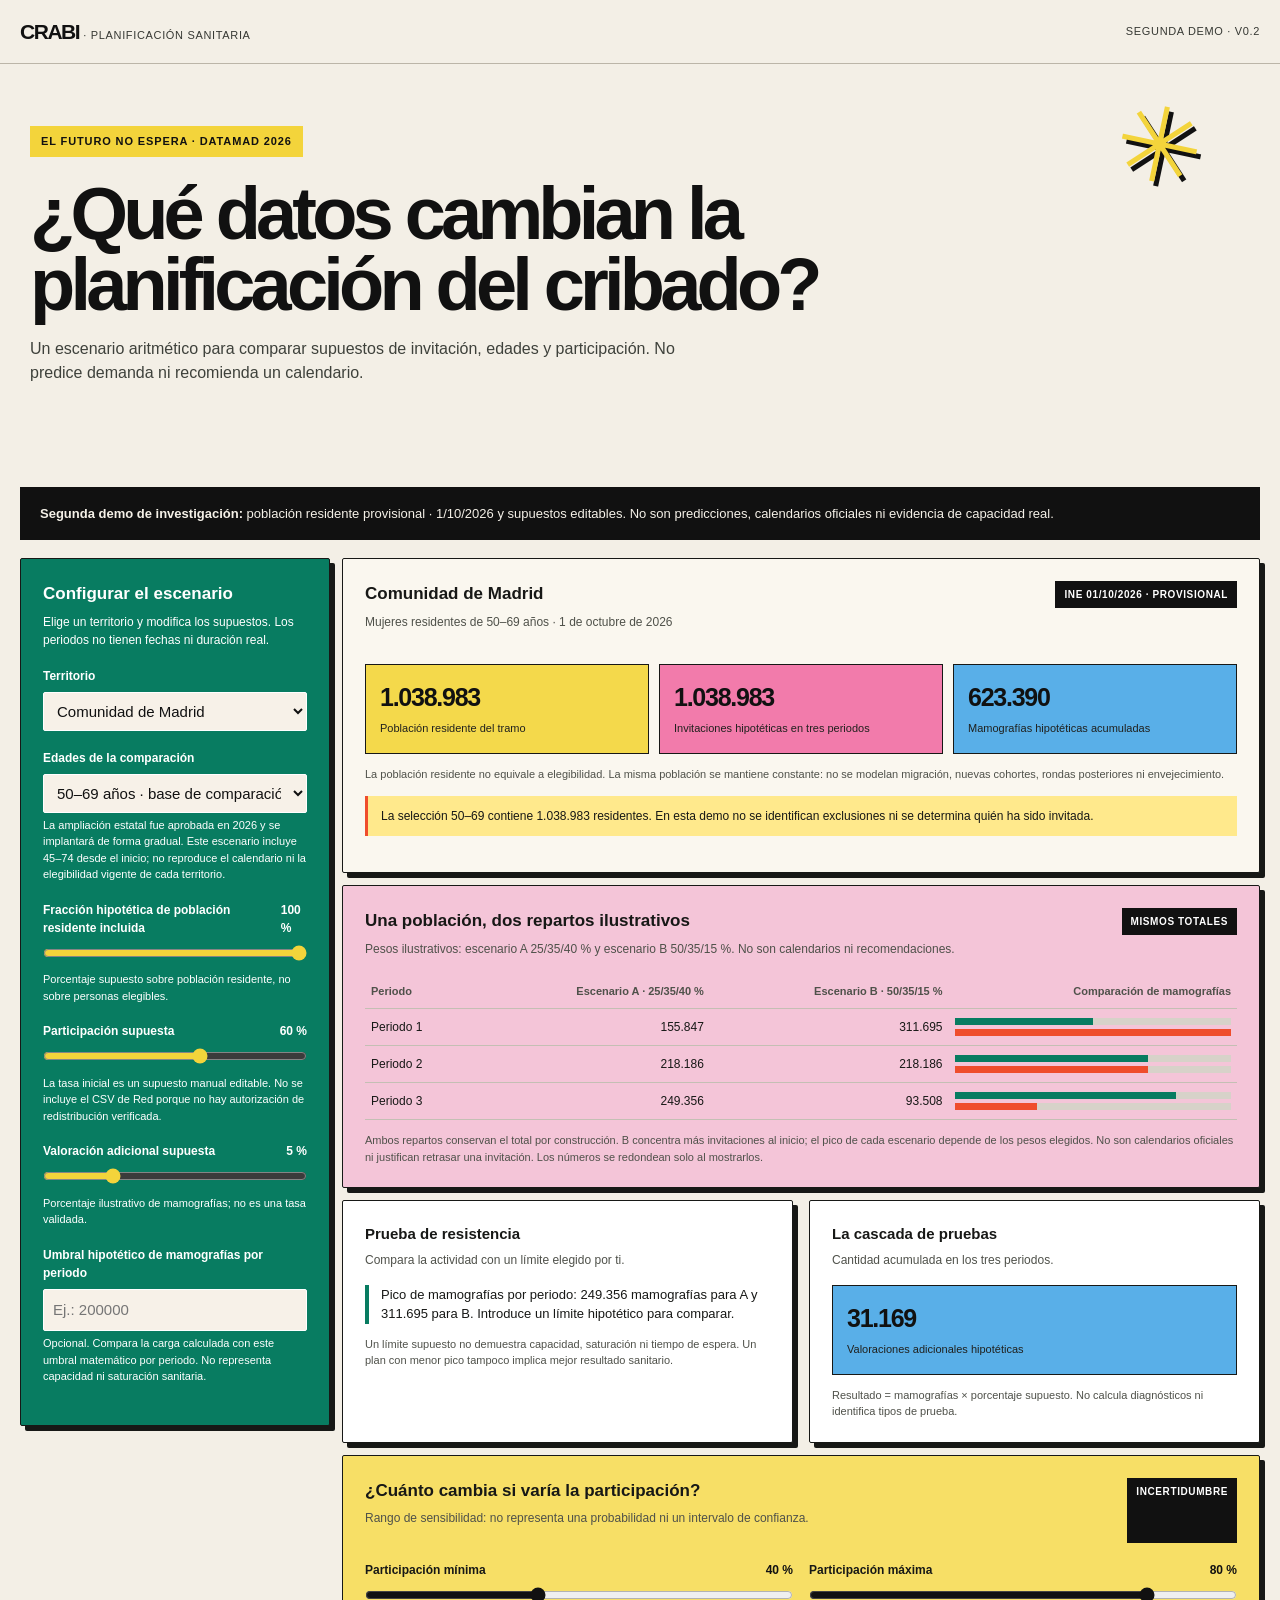
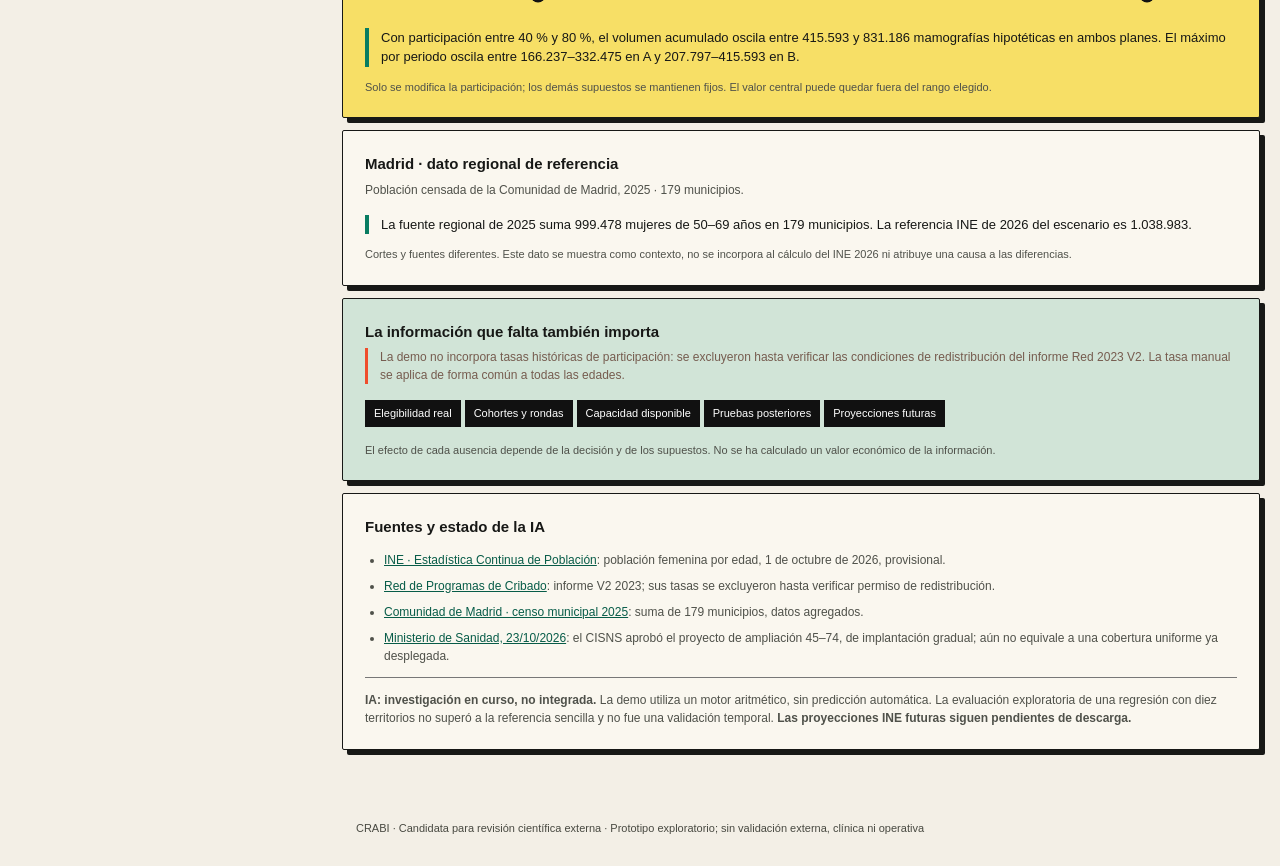
==== commit 5dc35d56: "actualización" ====
--- a/demo/index.html
+++ b/demo/index.html
@@ -2,9 +2,9 @@
 :root{--wine:#6e2940;--wine-dark:#290812;--ink:#342029;--muted:#775e67;--bg:#f7ecee;--line:#e8dadd;--pink:#d4a2ae}*{box-sizing:border-box}body{margin:0;color:var(--ink);background:var(--bg);font:15px/1.5 system-ui,-apple-system,Segoe UI,sans-serif}a{color:var(--wine)}header{height:74px;background:white;border-bottom:1px solid var(--line);display:flex;align-items:center;justify-content:space-between;padding:0 max(24px,calc((100vw - 1250px)/2));gap:12px}header b{font-size:23px;letter-spacing:.12em;color:var(--wine)}header span{font-size:12px;color:var(--muted)}.hero{background:radial-gradient(ellipse at 14% 0%,#85444d,transparent 43%),radial-gradient(ellipse at 92% 100%,#611b32,transparent 45%),var(--wine-dark);color:white;padding:60px 24px 75px}.wrap{max-width:1220px;margin:auto}.eyebrow{color:#dcb3be;letter-spacing:.18em;text-transform:uppercase;font-size:11px;font-weight:700}.hero h1{font:italic 49px/1.08 Georgia,serif;letter-spacing:-.02em;margin:14px 0;max-width:850px;color:#f5dce2}.hero p{max-width:790px;color:#ecdce0;font-size:16px}.body{max-width:1220px;margin:-33px auto 0;padding:0 20px 60px}.banner{background:#fff7f6;border:1px solid #e4c7cd;padding:15px 20px;border-radius:12px;font-size:13px;color:#6b3c43}.layout{display:grid;grid-template-columns:325px minmax(0,1fr);gap:16px;margin-top:18px;align-items:start}.card{background:#fff;border:1px solid var(--line);border-radius:15px;padding:23px;box-shadow:0 14px 50px #5a26330a}.aside{position:sticky;top:12px}.card h2{font-size:17px;margin:0 0 6px}.card h3{font-size:15px;margin:0 0 5px}.sub{font-size:12px;color:var(--muted);margin:0 0 16px}.control{margin:18px 0}.control label{display:flex;justify-content:space-between;gap:12px;font-size:12px;font-weight:700}.control output{color:var(--wine);font-weight:700}.control small{display:block;font-size:11px;color:var(--muted);margin-top:4px}.control select,.control input[type=number]{font:inherit;width:100%;margin-top:7px;padding:9px;border:1px solid #d8c4ca;border-radius:8px;background:white;color:var(--ink)}input[type=range]{width:100%;accent-color:var(--wine);margin:8px 0 0}.btn{font:inherit;font-size:12px;color:var(--wine);background:#fff;border:1px solid #d7bdc5;border-radius:7px;padding:8px 10px;cursor:pointer;margin-top:7px}.btn:disabled{opacity:.45;cursor:not-allowed}.main{display:grid;gap:16px}.rowhead{display:flex;justify-content:space-between;align-items:start;gap:8px}.pill{display:inline-block;background:#f8e8ed;color:#8f4260;border-radius:20px;padding:5px 10px;font-size:10px;font-weight:700;white-space:nowrap}.tiles{display:grid;grid-template-columns:repeat(3,1fr);gap:10px;margin-top:17px}.tile{padding:14px;background:#fbf6f7;border-radius:9px}.tile strong{display:block;color:var(--wine);font-size:21px}.tile span{color:var(--muted);font-size:11px}.notice{font-size:11px;color:var(--muted);margin:12px 0 0}.mini-alert{background:#f9eef1;border-left:3px solid #b97086;padding:11px 13px;font-size:12px;margin:14px 0}.graph{overflow-x:auto}table{border-collapse:collapse;width:100%;min-width:540px;font-size:12px}th,td{text-align:right;padding:9px 6px;border-bottom:1px solid #f0e7e9}th{font-size:11px;color:var(--muted)}th:first-child,td:first-child{text-align:left}.bars{height:7px;background:#f2e3e7;border-radius:4px;min-width:100px}.bar{display:block;height:7px;background:#7b304c;border-radius:4px}.b{background:#d6a0ae;margin-top:4px}.twocol{display:grid;grid-template-columns:1fr 1fr;gap:16px}.insight{font-size:13px;border-left:3px solid #b9798d;padding-left:12px}.list{padding-left:19px;font-size:12px;color:var(--muted)}.list li{margin:8px 0}.source{border-top:1px solid var(--line);padding-top:13px;font-size:12px;color:var(--muted)}.chip{display:inline-block;margin:2px 4px 3px 0;padding:5px 9px;border-radius:15px;background:#f7edf0;font-size:11px}.critical{color:#a13e4e;font-weight:700}.blocked{border-left:3px solid #d0a16c;padding-left:12px;font-size:12px;color:#765c4f}.topline{display:flex;justify-content:space-between;gap:10px}footer{text-align:center;font-size:11px;color:#8b747d;margin:10px 20px 30px}@media(max-width:810px){.hero h1{font-size:36px}.layout,.twocol{grid-template-columns:1fr}.aside{position:static}.tiles{grid-template-columns:1fr}.hero{padding-bottom:65px}.body{padding:0 12px 45px}header{padding:0 18px}}
 </style><style id="crabi-reference-style">
 :root{--wine:#111;--wine-dark:#f3efe6;--ink:#171816;--muted:#4f514a;--bg:#f3efe6;--line:#171816;--pink:#f27bab;--accent:#f3d43b;--green:#087c61;--blue:#278bd0;--orange:#ef4d2c}
-body{font-family:Arial,Helvetica,sans-serif;background:var(--bg);color:var(--ink)}a{color:#075c48}header{height:64px;background:var(--bg);border-bottom:1px solid #bbb5a8;padding:0 max(20px,calc((100vw - 1280px)/2))}header b{color:#111;font-size:21px;letter-spacing:-.07em}header span{color:#363833;font-size:11px;letter-spacing:.06em;text-transform:uppercase}.hero{background:var(--bg);color:var(--ink);padding:62px 24px 86px;position:relative;overflow:hidden}.hero:after{content:"✳";position:absolute;right:max(6vw,40px);top:30px;color:var(--accent);font-size:104px;line-height:1;transform:rotate(12deg);text-shadow:4px 4px 0 #111}.hero .wrap{position:relative;z-index:1}.eyebrow{display:inline-block;color:#111;background:var(--accent);padding:7px 11px;letter-spacing:.08em;font-size:11px}.hero h1{font:800 clamp(38px,6vw,74px)/.96 Arial,Helvetica,sans-serif;letter-spacing:-.065em;color:#111;max-width:810px;margin:21px 0 17px}.hero p{color:#3e413b;max-width:700px;font-size:16px}.body{max-width:1280px}.banner{background:#111;color:#f5f1e8;border:0;border-radius:0;padding:17px 20px;font-size:13px}.layout{grid-template-columns:310px minmax(0,1fr);gap:12px}.card{border:1px solid #171816;border-radius:2px;box-shadow:5px 5px 0 #171816;padding:22px}.aside{background:#087c61;color:white;top:10px}.aside h2,.aside label{color:white}.aside .sub,.aside small{color:#ffffff}.aside .control output{color:#ffffff}.aside .control select,.aside .control input[type=number]{border:1px solid #fff;background:#f7f1e8;color:#111;border-radius:2px}.aside input[type=range]{accent-color:#f3d43b}.btn{border:1px solid #111;border-radius:0;color:#111;background:#f3d43b;font-weight:bold}.main{gap:12px}.main>.card{background:#faf7ef}.main>.card:nth-child(2){background:#f4c5d8}.main>.card:nth-child(3){background:#d8e9f6}.main>.card:nth-child(4){background:#f7df66}.main>.card:nth-child(5){background:#faf7ef}.main>.card:nth-child(6){background:#d1e4d7}.tile{border:1px solid #171816;border-radius:0;background:#f4d94b}.tile:nth-child(2){background:#f27bab}.tile:nth-child(3){background:#59afe8}.tile strong{color:#111;font-size:25px;letter-spacing:-.05em}.tile span{color:#20211e}.pill{background:#111;color:#fff;border-radius:0;padding:6px 9px;font-size:10px;letter-spacing:.06em}.control label{font-size:12px}.graph table{font-size:12px}th,td{border-bottom:1px solid #c4bfb4}.bars{background:#d7d2c9;border-radius:0}.bar{background:#087c61;border-radius:0}.b{background:#ef4d2c}.insight{border-left:4px solid #087c61}.mini-alert{background:#ffe98c;border-left-color:#ef4d2c}.chip{background:#111;color:#fff;border-radius:0}.blocked{border-left-color:#ef4d2c}.source{border-color:#777}.critical{color:#a32739}.notice{color:#4f514a}footer{color:#484941}.control :focus-visible,.btn:focus-visible,a:focus-visible{outline:3px solid #111;outline-offset:2px}.sr-only{position:absolute;width:1px;height:1px;padding:0;margin:-1px;overflow:hidden;clip:rect(0,0,0,0);white-space:nowrap;border:0}
-@media(max-width:810px){.hero{padding-top:42px;padding-bottom:58px}.hero:after{font-size:64px;right:20px;top:14px;opacity:.8}.hero h1{font-size:clamp(38px,10vw,58px);max-width:90%}.layout,.twocol{grid-template-columns:1fr}.aside{position:static}.tiles{grid-template-columns:1fr}.body{padding:0 12px 45px}.card{box-shadow:3px 3px 0 #171816}}
-</style></head><body><header><div><b>CRABI</b> <span> · planificación sanitaria</span></div><span>SEGUNDA DEMO · V0.2</span></header><section class="hero"><div class="wrap"><div class="eyebrow">El futuro no espera · DATAMAD 2026</div><h1>¿Qué datos cambian la planificación del cribado?</h1><p>Una demo para comparar ritmos de invitación, edades y niveles de participación, y descubrir qué condiciones podrían cambiar una decisión.</p></div></section><main class="body"><div class="banner"><strong>Segunda demo de investigación:</strong> población residente provisional · 1/10/2026 y supuestos editables. No son predicciones, calendarios oficiales ni evidencia de capacidad real.</div><div class="layout"><aside class="card aside"><h2>Configurar el escenario</h2><p class="sub">Elige un territorio y modifica los supuestos. Los periodos no se asignan a años reales.</p><div class="control"><label for="region">Territorio</label><select id="region"></select></div><div class="control"><label for="age">Edades de la comparación</label><select id="age"><option value="standard">50–69 años · base de comparación</option><option value="expanded">45–74 años · escenario ampliado</option></select><small>La ampliación estatal fue aprobada en 2026 y se implantará de forma gradual. Este escenario incluye 45–74 desde el inicio; no reproduce el calendario ni la elegibilidad vigente de cada territorio.</small></div><div class="control"><label for="invite">Población que se invita <output id="inviteValue"></output></label><input id="invite" type="range" min="0" max="100" step="5" value="100"><small>Porcentaje supuesto sobre población residente, no sobre personas elegibles.</small></div><div class="control"><label for="rate">Participación supuesta <output id="rateValue"></output></label><input id="rate" type="range" min="0" max="100" step="0.01" value="60"><small id="rateInfo">La tasa inicial es un supuesto manual editable. No se incluye el CSV de Red porque no hay autorización de redistribución verificada.</small></div><div class="control"><label for="follow">Valoración adicional supuesta <output id="followValue"></output></label><input id="follow" type="range" min="0" max="20" step="1" value="5"><small>Porcentaje ilustrativo de mamografías; no es una tasa validada.</small></div><div class="control"><label for="limit">Límite de mamografías por periodo</label><input id="limit" type="number" min="0" max="10000000" step="1" placeholder="Ej.: 200000"><small>Opcional. El motor compara cada periodo con este umbral; no representa capacidad ni un límite anual.</small><p class="critical" id="limitError" role="status" hidden></p></div></aside><div class="main"><section class="card"><div class="rowhead"><div><h2 id="title"></h2><p class="sub" id="populationLabel"></p></div><span class="pill">INE 01/10/2026 · PROVISIONAL</span></div><div class="tiles"><div class="tile"><strong id="pop"></strong><span>Población residente del tramo</span></div><div class="tile"><strong id="invited"></strong><span>Invitaciones hipotéticas en tres periodos</span></div><div class="tile"><strong id="tests"></strong><span>Mamografías hipotéticas acumuladas</span></div></div><p class="notice">La población residente no equivale a elegibilidad. La misma población se mantiene constante: no se modelan migración, nuevas cohortes, rondas posteriores ni envejecimiento.</p><div class="mini-alert" id="ageNote"></div></section><section class="card"><div class="rowhead"><div><h2>Una población, dos ritmos</h2><p class="sub">Reparto A: 25 / 35 / 40 %. Reparto B: 50 / 35 / 15 %.</p></div><span class="pill">MISMOS TOTALES</span></div><div class="graph"><table><caption class="sr-only">Mamografías hipotéticas por periodo para los planes A y B</caption><thead><tr><th>Periodo</th><th>Plan A · gradual</th><th>Plan B · anticipado</th><th>Comparación de mamografías</th></tr></thead><tbody id="table"></tbody></table></div><p class="notice">Ambos planes tienen el mismo alcance acumulado por construcción. B concentra el doble de invitaciones que A en el primer periodo; A tiene un pico menor por los repartos elegidos. No son calendarios oficiales ni justifican retrasar una invitación. Los números se redondean solo al mostrarlos.</p></section><div class="twocol"><section class="card"><h3>Prueba de resistencia</h3><p class="sub">Compara la actividad con un límite elegido por ti.</p><div class="insight" id="limitResult" role="status" aria-live="polite"></div><p class="notice">Un límite supuesto no demuestra capacidad, saturación ni tiempo de espera. Un plan con menor pico tampoco implica mejor resultado sanitario.</p></section><section class="card"><h3>La cascada de pruebas</h3><p class="sub">Cantidad acumulada en los tres periodos.</p><div class="tile"><strong id="followResult"></strong><span>Valoraciones adicionales hipotéticas</span></div><p class="notice">Resultado = mamografías × porcentaje supuesto. No calcula diagnósticos ni identifica tipos de prueba.</p></section></div><section class="card"><div class="topline"><div><h2>¿Cuánto cambia si varía la participación?</h2><p class="sub">Rango de sensibilidad: no representa una probabilidad ni un intervalo de confianza.</p></div><span class="pill">INCERTIDUMBRE</span></div><div class="twocol"><div class="control"><label for="low">Participación mínima <output id="lowValue"></output></label><input id="low" type="range" min="0" max="100" step="1" value="40"></div><div class="control"><label for="high">Participación máxima <output id="highValue"></output></label><input id="high" type="range" min="0" max="100" step="1" value="80"></div></div><div class="insight" id="sensitivity" role="status" aria-live="polite"></div><p id="rangeError" class="critical" role="alert" hidden>El mínimo no puede superar al máximo. Ajusta los controles.</p><p class="notice">Solo se modifica la participación; los demás supuestos se mantienen fijos. El valor central puede quedar fuera del rango elegido.</p></section><section class="card" id="madridPanel" hidden><h3>Madrid · dato regional de referencia</h3><p class="sub">Población censada de la Comunidad de Madrid, 2025 · 179 municipios.</p><div class="insight" id="madrid"></div><p class="notice">Cortes y fuentes diferentes. Este dato se muestra como contexto, no se incorpora al cálculo del INE 2026 ni atribuye una causa a las diferencias.</p></section><section class="card"><h3>La información que falta también importa</h3><div class="blocked" id="gaps"></div><div style="margin-top:14px"><span class="chip">Elegibilidad real</span><span class="chip">Cohortes y rondas</span><span class="chip">Capacidad disponible</span><span class="chip">Pruebas posteriores</span><span class="chip">Proyecciones futuras</span></div><p class="notice">El efecto de cada ausencia depende de la decisión y de los supuestos. No se ha calculado un valor económico de la información.</p></section><section class="card"><h3>Fuentes y estado de la IA</h3><ul class="list"><li><a href="https://www.ine.es/dyngs/Prensa/ECP3T26.htm">INE · Estadística Continua de Población</a>: población femenina por edad, 1 de octubre de 2026, provisional.</li><li><a href="https://cribadocancer.es/download/programas-de-cribado-de-cancer-de-mama-de-espana-resultados-2023/">Red de Programas de Cribado</a>: informe V2 2023; sus tasas se excluyeron hasta verificar permiso de redistribución.</li><li><a href="https://datos.comunidad.madrid/dataset/poblacion_censada_por_edad_nacionalidad_y_sexo">Comunidad de Madrid · censo municipal 2025</a>: suma de 179 municipios, datos agregados.</li><li><a href="https://www.sanidad.gob.es/gabinete/notasPrensa.do?id=6990">Ministerio de Sanidad, 23/10/2026</a>: el CISNS aprobó el proyecto de ampliación 45–74, de implantación gradual; aún no equivale a una cobertura uniforme ya desplegada.</li></ul><div class="source"><strong>IA: investigación en curso, no integrada.</strong> La demo utiliza un motor aritmético, sin predicción automática. La evaluación exploratoria de una regresión con diez territorios no superó a la referencia sencilla y no fue una validación temporal. <strong>Las proyecciones INE futuras siguen pendientes de descarga.</strong></div></section></div></div></main><footer>CRABI · Segunda demo v0.2 · Proyecto de investigación · Sin validación clínica ni uso asistencial</footer><script src="model.js"></script><script src="data.js"></script><script>
+body{font-family:Arial,Helvetica,sans-serif;background:var(--bg);color:var(--ink)}.main,.aside,.main>.card{min-width:0}a{color:#075c48}header{height:64px;background:var(--bg);border-bottom:1px solid #bbb5a8;padding:0 max(20px,calc((100vw - 1280px)/2))}header b{color:#111;font-size:21px;letter-spacing:-.07em}header span{color:#363833;font-size:11px;letter-spacing:.06em;text-transform:uppercase}.hero{background:var(--bg);color:var(--ink);padding:62px 24px 86px;position:relative;overflow:hidden}.hero:after{content:"✳";position:absolute;right:max(6vw,40px);top:30px;color:var(--accent);font-size:104px;line-height:1;transform:rotate(12deg);text-shadow:4px 4px 0 #111}.hero .wrap{position:relative;z-index:1}.eyebrow{display:inline-block;color:#111;background:var(--accent);padding:7px 11px;letter-spacing:.08em;font-size:11px}.hero h1{font:800 clamp(38px,6vw,74px)/.96 Arial,Helvetica,sans-serif;letter-spacing:-.065em;color:#111;max-width:810px;margin:21px 0 17px}.hero p{color:#3e413b;max-width:700px;font-size:16px}.body{max-width:1280px;margin:0 auto}.banner{background:#111;color:#f5f1e8;border:0;border-radius:0;padding:17px 20px;font-size:13px}.layout{grid-template-columns:310px minmax(0,1fr);gap:12px}.card{border:1px solid #171816;border-radius:2px;box-shadow:5px 5px 0 #171816;padding:22px}.aside{background:#087c61;color:white;top:10px}.aside h2,.aside label{color:white}.aside .sub,.aside small{color:#ffffff}.aside .control output{color:#ffffff}.aside .control select,.aside .control input[type=number]{border:1px solid #fff;background:#f7f1e8;color:#111;border-radius:2px}.aside input[type=range]{accent-color:#f3d43b}.btn{border:1px solid #111;border-radius:0;color:#111;background:#f3d43b;font-weight:bold}.main{gap:12px}.main>.card{background:#faf7ef}.main>.card:nth-child(2){background:#f4c5d8}.main>.card:nth-child(3){background:#d8e9f6}.main>.card:nth-child(4){background:#f7df66}.main>.card:nth-child(5){background:#faf7ef}.main>.card:nth-child(6){background:#d1e4d7}.tile{border:1px solid #171816;border-radius:0;background:#f4d94b}.tile:nth-child(2){background:#f27bab}.tile:nth-child(3){background:#59afe8}.tile strong{color:#111;font-size:25px;letter-spacing:-.05em}.tile span{color:#20211e}.pill{background:#111;color:#fff;border-radius:0;padding:6px 9px;font-size:10px;letter-spacing:.06em}.control label{font-size:12px}.graph table{font-size:12px}th,td{border-bottom:1px solid #c4bfb4}.bars{background:#d7d2c9;border-radius:0}.bar{background:#087c61;border-radius:0}.b{background:#ef4d2c}.insight{border-left:4px solid #087c61}.mini-alert{background:#ffe98c;border-left-color:#ef4d2c}.chip{background:#111;color:#fff;border-radius:0}.blocked{border-left-color:#ef4d2c}.source{border-color:#777}.critical{color:#a32739}.notice{color:#4f514a}footer{color:#484941}.control :focus-visible,.btn:focus-visible,a:focus-visible{outline:3px solid #111;outline-offset:2px}.sr-only{position:absolute;width:1px;height:1px;padding:0;margin:-1px;overflow:hidden;clip:rect(0,0,0,0);white-space:nowrap;border:0}
+@media(max-width:810px){.layout,.twocol{grid-template-columns:minmax(0,1fr)}header{min-width:0}header span{font-size:9px}.hero{padding-top:42px;padding-bottom:58px}.hero:after{font-size:64px;right:20px;top:14px;opacity:.8}.hero h1{font-size:clamp(38px,10vw,58px);max-width:90%}.layout,.twocol{grid-template-columns:1fr}.aside{position:static}.tiles{grid-template-columns:1fr}.body{padding:0 12px 45px}.card{box-shadow:3px 3px 0 #171816}}
+</style></head><body><header><div><b>CRABI</b> <span> · planificación sanitaria</span></div><span>SEGUNDA DEMO · V0.2</span></header><section class="hero"><div class="wrap"><div class="eyebrow">El futuro no espera · DATAMAD 2026</div><h1>¿Qué datos cambian la planificación del cribado?</h1><p>Un escenario aritmético para comparar supuestos de invitación, edades y participación. No predice demanda ni recomienda un calendario.</p></div></section><main class="body"><div class="banner"><strong>Segunda demo de investigación:</strong> población residente provisional · 1/10/2026 y supuestos editables. No son predicciones, calendarios oficiales ni evidencia de capacidad real.</div><div class="layout"><aside class="card aside"><h2>Configurar el escenario</h2><p class="sub">Elige un territorio y modifica los supuestos. Los periodos no tienen fechas ni duración real.</p><div class="control"><label for="region">Territorio</label><select id="region"></select></div><div class="control"><label for="age">Edades de la comparación</label><select id="age"><option value="standard">50–69 años · base de comparación</option><option value="expanded">45–74 años · escenario ampliado</option></select><small>La ampliación estatal fue aprobada en 2026 y se implantará de forma gradual. Este escenario incluye 45–74 desde el inicio; no reproduce el calendario ni la elegibilidad vigente de cada territorio.</small></div><div class="control"><label for="invite">Fracción hipotética de población residente incluida <output id="inviteValue"></output></label><input id="invite" type="range" min="0" max="100" step="5" value="100"><small>Porcentaje supuesto sobre población residente, no sobre personas elegibles.</small></div><div class="control"><label for="rate">Participación supuesta <output id="rateValue"></output></label><input id="rate" type="range" min="0" max="100" step="0.01" value="60"><small id="rateInfo">La tasa inicial es un supuesto manual editable. No se incluye el CSV de Red porque no hay autorización de redistribución verificada.</small></div><div class="control"><label for="follow">Valoración adicional supuesta <output id="followValue"></output></label><input id="follow" type="range" min="0" max="20" step="1" value="5"><small>Porcentaje ilustrativo de mamografías; no es una tasa validada.</small></div><div class="control"><label for="limit">Umbral hipotético de mamografías por periodo</label><input id="limit" type="number" min="0" max="10000000" step="1" placeholder="Ej.: 200000"><small>Opcional. Compara la carga calculada con este umbral matemático por periodo. No representa capacidad ni saturación sanitaria.</small><p class="critical" id="limitError" role="status" hidden></p></div></aside><div class="main"><section class="card"><div class="rowhead"><div><h2 id="title"></h2><p class="sub" id="populationLabel"></p></div><span class="pill">INE 01/10/2026 · PROVISIONAL</span></div><div class="tiles"><div class="tile"><strong id="pop"></strong><span>Población residente del tramo</span></div><div class="tile"><strong id="invited"></strong><span>Invitaciones hipotéticas en tres periodos</span></div><div class="tile"><strong id="tests"></strong><span>Mamografías hipotéticas acumuladas</span></div></div><p class="notice">La población residente no equivale a elegibilidad. La misma población se mantiene constante: no se modelan migración, nuevas cohortes, rondas posteriores ni envejecimiento.</p><div class="mini-alert" id="ageNote"></div></section><section class="card"><div class="rowhead"><div><h2>Una población, dos repartos ilustrativos</h2><p class="sub">Pesos ilustrativos: escenario A 25/35/40 % y escenario B 50/35/15 %. No son calendarios ni recomendaciones.</p></div><span class="pill">MISMOS TOTALES</span></div><div class="graph"><table><caption class="sr-only">Mamografías hipotéticas por periodo para los planes A y B</caption><thead><tr><th>Periodo</th><th>Escenario A · 25/35/40 %</th><th>Escenario B · 50/35/15 %</th><th>Comparación de mamografías</th></tr></thead><tbody id="table"></tbody></table></div><p class="notice">Ambos repartos conservan el total por construcción. B concentra más invitaciones al inicio; el pico de cada escenario depende de los pesos elegidos. No son calendarios oficiales ni justifican retrasar una invitación. Los números se redondean solo al mostrarlos.</p></section><div class="twocol"><section class="card"><h3>Prueba de resistencia</h3><p class="sub">Compara la actividad con un límite elegido por ti.</p><div class="insight" id="limitResult" role="status" aria-live="polite"></div><p class="notice">Un límite supuesto no demuestra capacidad, saturación ni tiempo de espera. Un plan con menor pico tampoco implica mejor resultado sanitario.</p></section><section class="card"><h3>La cascada de pruebas</h3><p class="sub">Cantidad acumulada en los tres periodos.</p><div class="tile"><strong id="followResult"></strong><span>Valoraciones adicionales hipotéticas</span></div><p class="notice">Resultado = mamografías × porcentaje supuesto. No calcula diagnósticos ni identifica tipos de prueba.</p></section></div><section class="card"><div class="topline"><div><h2>¿Cuánto cambia si varía la participación?</h2><p class="sub">Rango de sensibilidad: no representa una probabilidad ni un intervalo de confianza.</p></div><span class="pill">INCERTIDUMBRE</span></div><div class="twocol"><div class="control"><label for="low">Participación mínima <output id="lowValue"></output></label><input id="low" type="range" min="0" max="100" step="1" value="40"></div><div class="control"><label for="high">Participación máxima <output id="highValue"></output></label><input id="high" type="range" min="0" max="100" step="1" value="80"></div></div><div class="insight" id="sensitivity" role="status" aria-live="polite"></div><p id="rangeError" class="critical" role="alert" hidden>El mínimo no puede superar al máximo. Ajusta los controles.</p><p class="notice">Solo se modifica la participación; los demás supuestos se mantienen fijos. El valor central puede quedar fuera del rango elegido.</p></section><section class="card" id="madridPanel" hidden><h3>Madrid · dato regional de referencia</h3><p class="sub">Población censada de la Comunidad de Madrid, 2025 · 179 municipios.</p><div class="insight" id="madrid"></div><p class="notice">Cortes y fuentes diferentes. Este dato se muestra como contexto, no se incorpora al cálculo del INE 2026 ni atribuye una causa a las diferencias.</p></section><section class="card"><h3>La información que falta también importa</h3><div class="blocked" id="gaps"></div><div style="margin-top:14px"><span class="chip">Elegibilidad real</span><span class="chip">Cohortes y rondas</span><span class="chip">Capacidad disponible</span><span class="chip">Pruebas posteriores</span><span class="chip">Proyecciones futuras</span></div><p class="notice">El efecto de cada ausencia depende de la decisión y de los supuestos. No se ha calculado un valor económico de la información.</p></section><section class="card"><h3>Fuentes y estado de la IA</h3><ul class="list"><li><a href="https://www.ine.es/dyngs/Prensa/ECP3T26.htm">INE · Estadística Continua de Población</a>: población femenina por edad, 1 de octubre de 2026, provisional.</li><li><a href="https://cribadocancer.es/download/programas-de-cribado-de-cancer-de-mama-de-espana-resultados-2023/">Red de Programas de Cribado</a>: informe V2 2023; sus tasas se excluyeron hasta verificar permiso de redistribución.</li><li><a href="https://datos.comunidad.madrid/dataset/poblacion_censada_por_edad_nacionalidad_y_sexo">Comunidad de Madrid · censo municipal 2025</a>: suma de 179 municipios, datos agregados.</li><li><a href="https://www.sanidad.gob.es/gabinete/notasPrensa.do?id=6990">Ministerio de Sanidad, 23/10/2026</a>: el CISNS aprobó el proyecto de ampliación 45–74, de implantación gradual; aún no equivale a una cobertura uniforme ya desplegada.</li></ul><div class="source"><strong>IA: investigación en curso, no integrada.</strong> La demo utiliza un motor aritmético, sin predicción automática. La evaluación exploratoria de una regresión con diez territorios no superó a la referencia sencilla y no fue una validación temporal. <strong>Las proyecciones INE futuras siguen pendientes de descarga.</strong></div></section></div></div></main><footer>CRABI · Candidata para revisión científica externa · Prototipo exploratorio; sin validación externa, clínica ni operativa</footer><script src="model.js"></script><script src="data.js"></script><script>
 const DATA=CRABI_DATA;
 const $=id=>document.getElementById(id),fmt=n=>new Intl.NumberFormat('es-ES',{maximumFractionDigits:0}).format(n),pct=n=>Number(n).toLocaleString('es-ES',{maximumFractionDigits:2})+' %';function draw(){const d=DATA.territories.find(x=>x.code===$('region').value),expanded=$('age').value==='expanded',bands=d.bands;const pop=bands['50_69']+(expanded?bands['45_49']+bands['70_74']:0),iv=Number($('invite').value)/100,rate=Number($('rate').value)/100,follow=Number($('follow').value)/100;const raw=$('limit').value.trim(),cap=Number(raw),invalid=raw!==''&&(!Number.isFinite(cap)||cap<0||cap>10000000);$('limitError').hidden=!invalid;$('limitError').textContent=invalid?'Introduce un límite entre 0 y 10.000.000.':'';const threshold=raw!==''&&!invalid?cap:null;const res=CRABI2.calculate(pop,iv,rate,follow,threshold??0);$('title').textContent=d.name;$('populationLabel').textContent=`Mujeres residentes de ${expanded?'45–74':'50–69'} años · ${DATA.referenceDate}`;$('pop').textContent=fmt(pop);$('invited').textContent=fmt(res.A.invited);$('tests').textContent=fmt(res.A.total);$('followResult').textContent=fmt(res.A.followup);$('inviteValue').textContent=pct(iv*100);$('rateValue').textContent=pct(rate*100);$('followValue').textContent=pct(follow*100);$('ageNote').textContent=expanded?`Escenario exploratorio 45–74, no calendario territorial: ${fmt(bands['45_49'])} residentes de 45–49 + ${fmt(bands['50_69'])} de 50–69 + ${fmt(bands['70_74'])} de 70–74. La participación elegida se aplica por igual a todas las edades como supuesto no validado.`:`La selección 50–69 contiene ${fmt(bands['50_69'])} residentes. En esta demo no se identifican exclusiones ni se determina quién ha sido invitada.`;const max=Math.max(res.A.peak,res.B.peak);$('table').innerHTML=res.A.periods.map((v,i)=>{let b=res.B.periods[i].tests;return `<tr><td>Periodo ${i+1}</td><td>${fmt(v.tests)}</td><td>${fmt(b)}</td><td><div class="bars"><i class="bar" style="width:${max?v.tests/max*100:0}%"></i></div><div class="bars" style="margin-top:4px"><i class="bar b" style="width:${max?b/max*100:0}%;margin-top:0"></i></div></td></tr>`}).join('');$('limitResult').textContent=invalid?'Corrige el límite para comparar los planes.':threshold===null?`Pico de mamografías por periodo: ${fmt(res.A.peak)} mamografías para A y ${fmt(res.B.peak)} para B. Introduce un límite hipotético para comparar.`:`Con un límite supuesto de ${fmt(threshold)} mamografías por periodo, A lo supera en ${res.A.above} periodo(s) y B en ${res.B.above}. El límite y las cargas son escenarios, no capacidad ni actividad observada.`;let low=Number($('low').value),high=Number($('high').value);$('lowValue').textContent=pct(low);$('highValue').textContent=pct(high);$('rangeError').hidden=low<=high;$('sensitivity').hidden=low>high;if(low<=high){let s=CRABI2.sensitivity(pop,iv,low/100,high/100,follow,threshold??0);const relation=(lo,hi)=>lo>threshold?'lo supera en todo el rango':hi<=threshold?'no lo supera en el rango':'pasa de no superarlo a superarlo según la participación';const extra=threshold===null?'':` Con el límite supuesto, el pico de A ${relation(s.low.A.peak,s.high.A.peak)}; el de B ${relation(s.low.B.peak,s.high.B.peak)}.`;$('sensitivity').textContent=`Con participación entre ${pct(low)} y ${pct(high)}, el volumen acumulado oscila entre ${fmt(s.low.A.total)} y ${fmt(s.high.A.total)} mamografías hipotéticas en ambos planes. El máximo por periodo oscila entre ${fmt(s.low.A.peak)}–${fmt(s.high.A.peak)} en A y ${fmt(s.low.B.peak)}–${fmt(s.high.B.peak)} en B.${extra}`}$('madridPanel').hidden=d.code!=='13';const m=DATA.madrid2025,mv=m['50_69']+(expanded?m['45_49']+m['70_74']:0);$('madrid').textContent=`La fuente regional de 2025 suma ${fmt(mv)} mujeres de ${expanded?'45–74':'50–69'} años en 179 municipios. La referencia INE de 2026 del escenario es ${fmt(pop)}.`;$('gaps').textContent='La demo no incorpora tasas históricas de participación: se excluyeron hasta verificar las condiciones de redistribución del informe Red 2023 V2. La tasa manual se aplica de forma común a todas las edades.';}
 for(const d of DATA.territories){let o=document.createElement('option');o.value=d.code;o.textContent=d.name;$('region').appendChild(o)}$('region').value='13';function regionChange(){$('rate').value=60;draw()}$('region').addEventListener('change',regionChange);$('rate').addEventListener('input',draw);['age','invite','follow','limit','low','high'].forEach(id=>$(id).addEventListener(id==='age'?'change':'input',draw));regionChange();
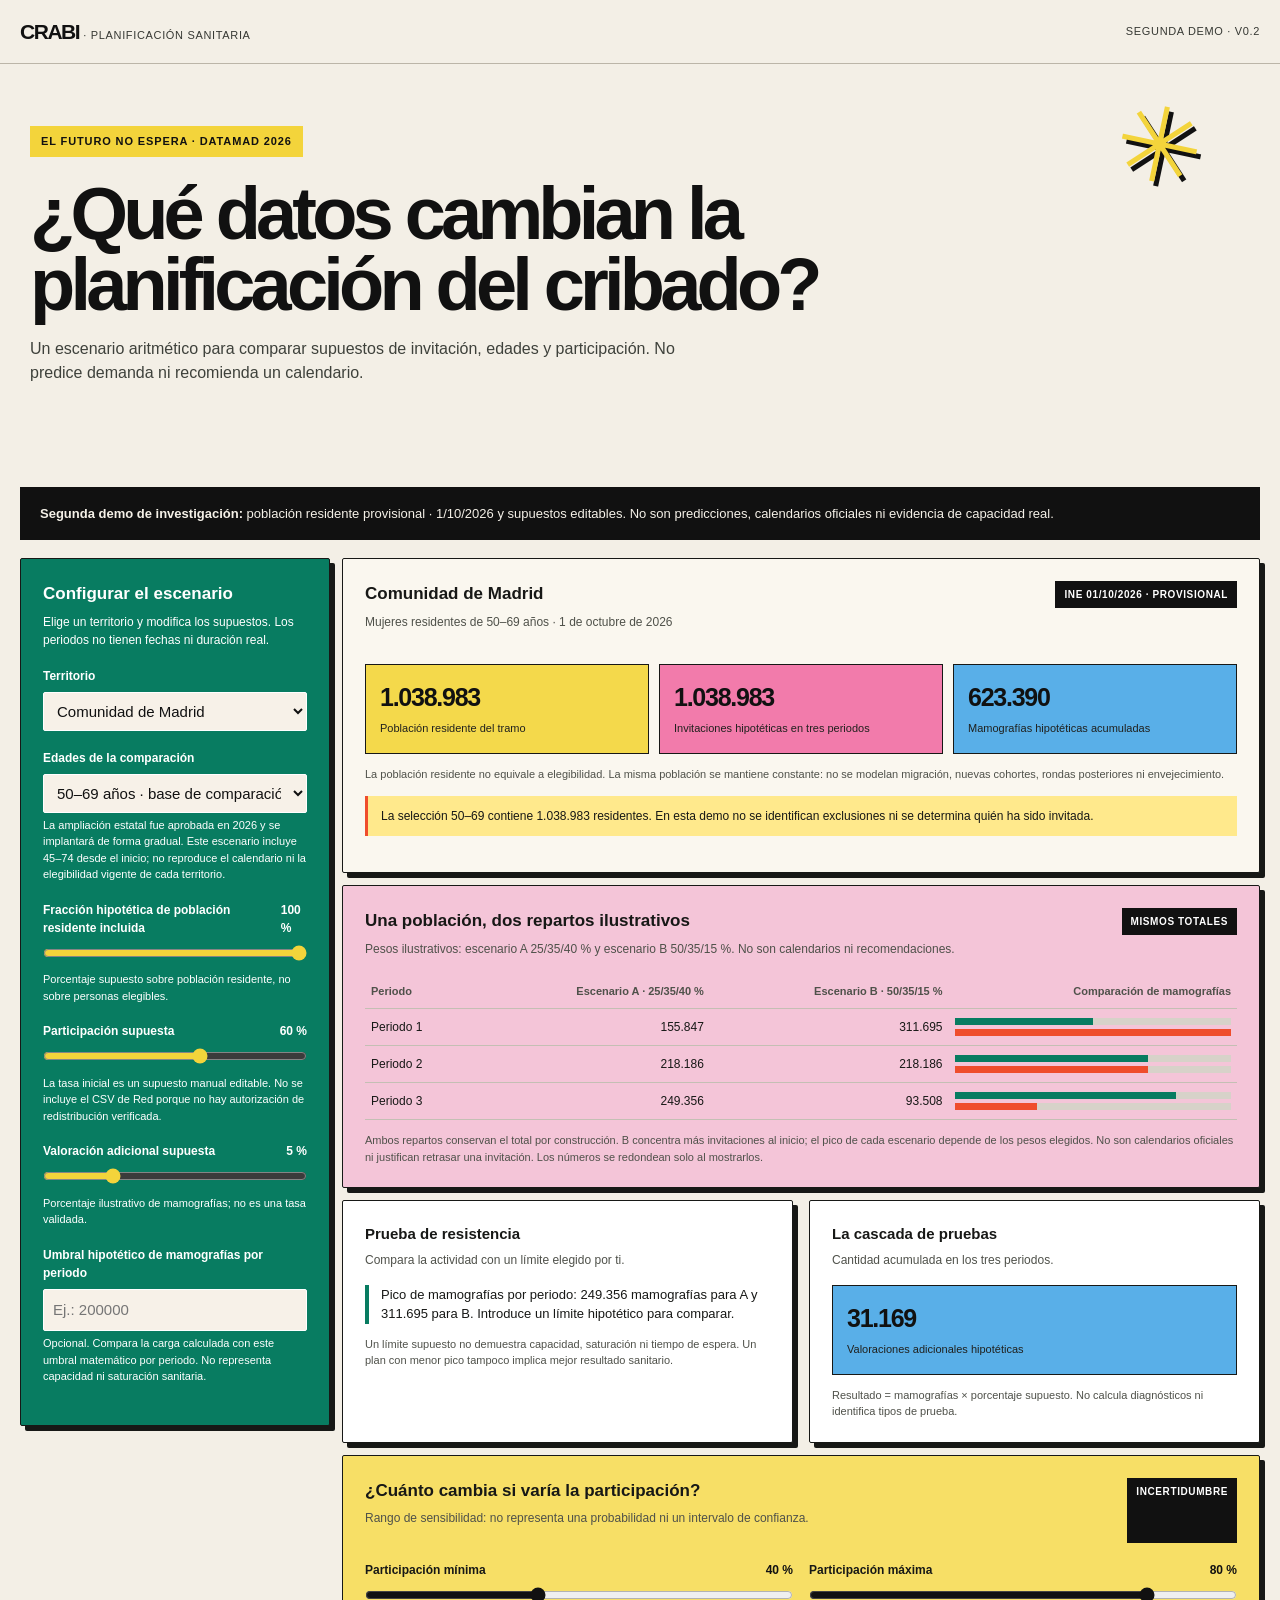
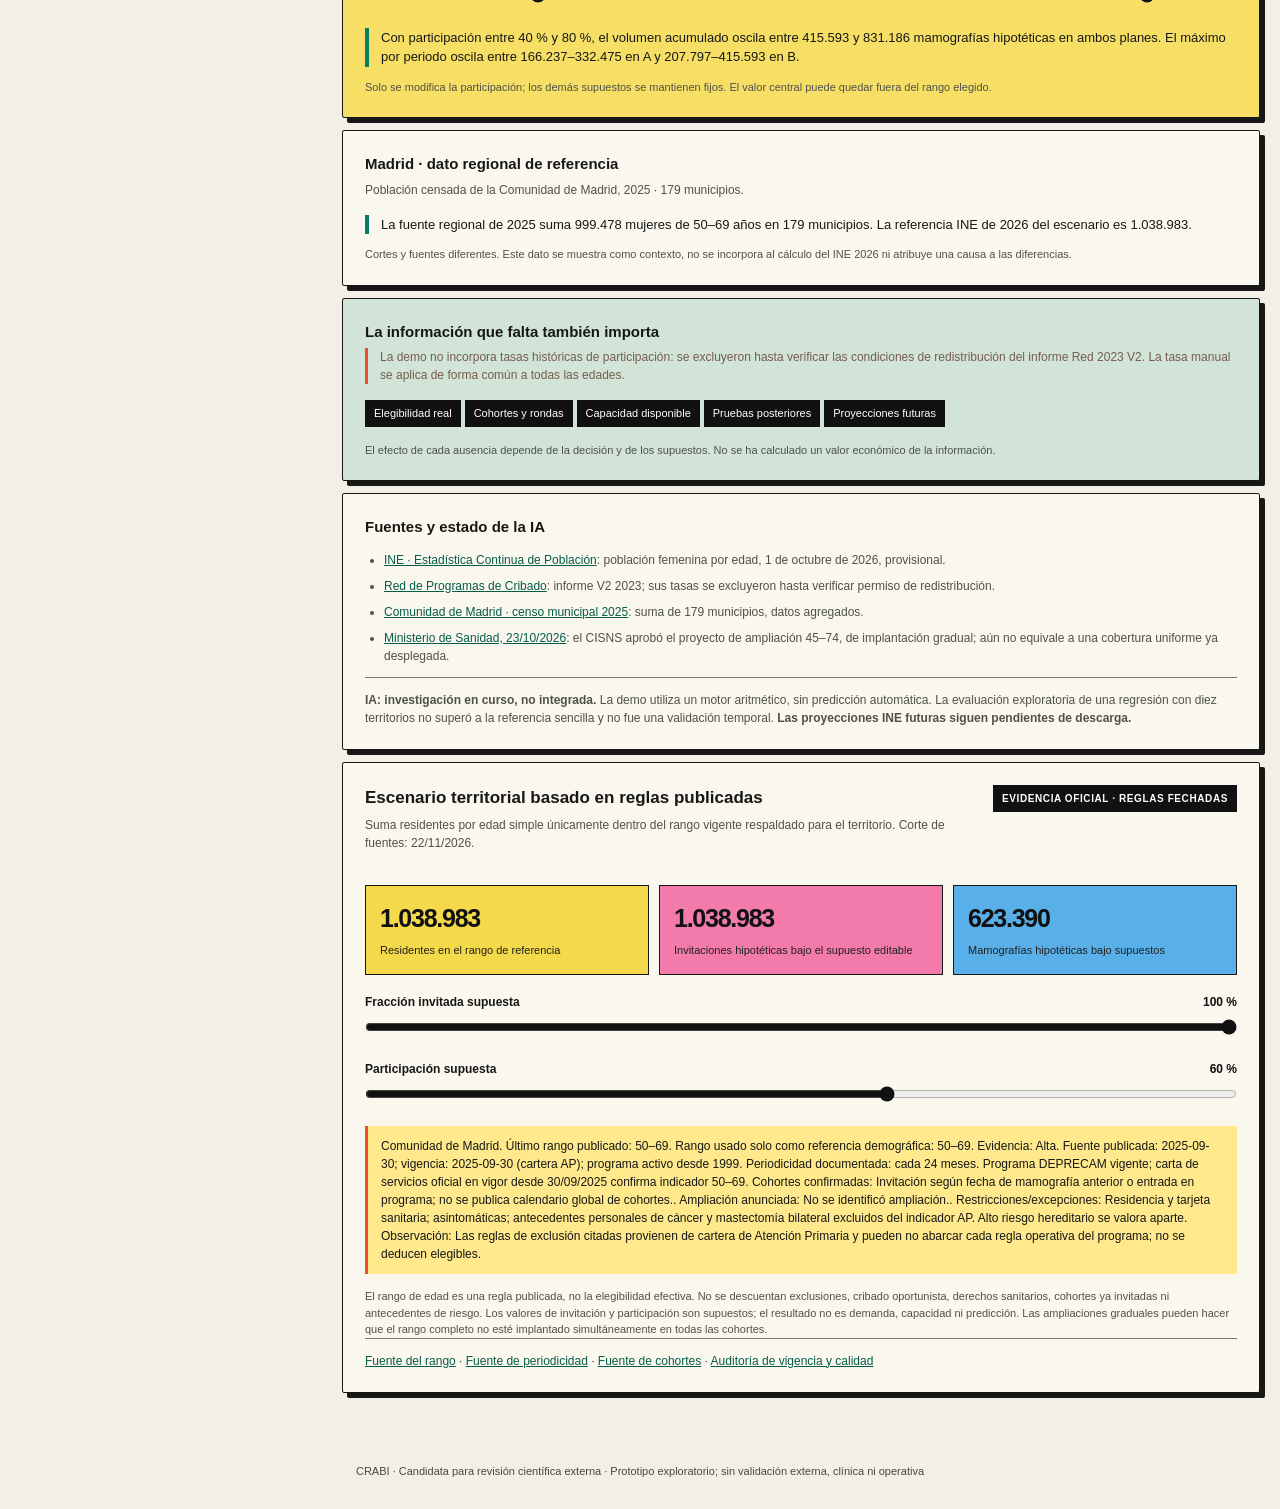
==== commit 2683082c: "CRABI v0.3 — actualización demográfica y territorial Incorpora el escenario territorial, reglas docu" ====
--- a/demo/index.html
+++ b/demo/index.html
@@ -4,8 +4,9 @@
 :root{--wine:#111;--wine-dark:#f3efe6;--ink:#171816;--muted:#4f514a;--bg:#f3efe6;--line:#171816;--pink:#f27bab;--accent:#f3d43b;--green:#087c61;--blue:#278bd0;--orange:#ef4d2c}
 body{font-family:Arial,Helvetica,sans-serif;background:var(--bg);color:var(--ink)}.main,.aside,.main>.card{min-width:0}a{color:#075c48}header{height:64px;background:var(--bg);border-bottom:1px solid #bbb5a8;padding:0 max(20px,calc((100vw - 1280px)/2))}header b{color:#111;font-size:21px;letter-spacing:-.07em}header span{color:#363833;font-size:11px;letter-spacing:.06em;text-transform:uppercase}.hero{background:var(--bg);color:var(--ink);padding:62px 24px 86px;position:relative;overflow:hidden}.hero:after{content:"✳";position:absolute;right:max(6vw,40px);top:30px;color:var(--accent);font-size:104px;line-height:1;transform:rotate(12deg);text-shadow:4px 4px 0 #111}.hero .wrap{position:relative;z-index:1}.eyebrow{display:inline-block;color:#111;background:var(--accent);padding:7px 11px;letter-spacing:.08em;font-size:11px}.hero h1{font:800 clamp(38px,6vw,74px)/.96 Arial,Helvetica,sans-serif;letter-spacing:-.065em;color:#111;max-width:810px;margin:21px 0 17px}.hero p{color:#3e413b;max-width:700px;font-size:16px}.body{max-width:1280px;margin:0 auto}.banner{background:#111;color:#f5f1e8;border:0;border-radius:0;padding:17px 20px;font-size:13px}.layout{grid-template-columns:310px minmax(0,1fr);gap:12px}.card{border:1px solid #171816;border-radius:2px;box-shadow:5px 5px 0 #171816;padding:22px}.aside{background:#087c61;color:white;top:10px}.aside h2,.aside label{color:white}.aside .sub,.aside small{color:#ffffff}.aside .control output{color:#ffffff}.aside .control select,.aside .control input[type=number]{border:1px solid #fff;background:#f7f1e8;color:#111;border-radius:2px}.aside input[type=range]{accent-color:#f3d43b}.btn{border:1px solid #111;border-radius:0;color:#111;background:#f3d43b;font-weight:bold}.main{gap:12px}.main>.card{background:#faf7ef}.main>.card:nth-child(2){background:#f4c5d8}.main>.card:nth-child(3){background:#d8e9f6}.main>.card:nth-child(4){background:#f7df66}.main>.card:nth-child(5){background:#faf7ef}.main>.card:nth-child(6){background:#d1e4d7}.tile{border:1px solid #171816;border-radius:0;background:#f4d94b}.tile:nth-child(2){background:#f27bab}.tile:nth-child(3){background:#59afe8}.tile strong{color:#111;font-size:25px;letter-spacing:-.05em}.tile span{color:#20211e}.pill{background:#111;color:#fff;border-radius:0;padding:6px 9px;font-size:10px;letter-spacing:.06em}.control label{font-size:12px}.graph table{font-size:12px}th,td{border-bottom:1px solid #c4bfb4}.bars{background:#d7d2c9;border-radius:0}.bar{background:#087c61;border-radius:0}.b{background:#ef4d2c}.insight{border-left:4px solid #087c61}.mini-alert{background:#ffe98c;border-left-color:#ef4d2c}.chip{background:#111;color:#fff;border-radius:0}.blocked{border-left-color:#ef4d2c}.source{border-color:#777}.critical{color:#a32739}.notice{color:#4f514a}footer{color:#484941}.control :focus-visible,.btn:focus-visible,a:focus-visible{outline:3px solid #111;outline-offset:2px}.sr-only{position:absolute;width:1px;height:1px;padding:0;margin:-1px;overflow:hidden;clip:rect(0,0,0,0);white-space:nowrap;border:0}
 @media(max-width:810px){.layout,.twocol{grid-template-columns:minmax(0,1fr)}header{min-width:0}header span{font-size:9px}.hero{padding-top:42px;padding-bottom:58px}.hero:after{font-size:64px;right:20px;top:14px;opacity:.8}.hero h1{font-size:clamp(38px,10vw,58px);max-width:90%}.layout,.twocol{grid-template-columns:1fr}.aside{position:static}.tiles{grid-template-columns:1fr}.body{padding:0 12px 45px}.card{box-shadow:3px 3px 0 #171816}}
+@media(max-width:390px){.rowhead,.topline{flex-wrap:wrap}.pill{white-space:normal}}
 </style></head><body><header><div><b>CRABI</b> <span> · planificación sanitaria</span></div><span>SEGUNDA DEMO · V0.2</span></header><section class="hero"><div class="wrap"><div class="eyebrow">El futuro no espera · DATAMAD 2026</div><h1>¿Qué datos cambian la planificación del cribado?</h1><p>Un escenario aritmético para comparar supuestos de invitación, edades y participación. No predice demanda ni recomienda un calendario.</p></div></section><main class="body"><div class="banner"><strong>Segunda demo de investigación:</strong> población residente provisional · 1/10/2026 y supuestos editables. No son predicciones, calendarios oficiales ni evidencia de capacidad real.</div><div class="layout"><aside class="card aside"><h2>Configurar el escenario</h2><p class="sub">Elige un territorio y modifica los supuestos. Los periodos no tienen fechas ni duración real.</p><div class="control"><label for="region">Territorio</label><select id="region"></select></div><div class="control"><label for="age">Edades de la comparación</label><select id="age"><option value="standard">50–69 años · base de comparación</option><option value="expanded">45–74 años · escenario ampliado</option></select><small>La ampliación estatal fue aprobada en 2026 y se implantará de forma gradual. Este escenario incluye 45–74 desde el inicio; no reproduce el calendario ni la elegibilidad vigente de cada territorio.</small></div><div class="control"><label for="invite">Fracción hipotética de población residente incluida <output id="inviteValue"></output></label><input id="invite" type="range" min="0" max="100" step="5" value="100"><small>Porcentaje supuesto sobre población residente, no sobre personas elegibles.</small></div><div class="control"><label for="rate">Participación supuesta <output id="rateValue"></output></label><input id="rate" type="range" min="0" max="100" step="0.01" value="60"><small id="rateInfo">La tasa inicial es un supuesto manual editable. No se incluye el CSV de Red porque no hay autorización de redistribución verificada.</small></div><div class="control"><label for="follow">Valoración adicional supuesta <output id="followValue"></output></label><input id="follow" type="range" min="0" max="20" step="1" value="5"><small>Porcentaje ilustrativo de mamografías; no es una tasa validada.</small></div><div class="control"><label for="limit">Umbral hipotético de mamografías por periodo</label><input id="limit" type="number" min="0" max="10000000" step="1" placeholder="Ej.: 200000"><small>Opcional. Compara la carga calculada con este umbral matemático por periodo. No representa capacidad ni saturación sanitaria.</small><p class="critical" id="limitError" role="status" hidden></p></div></aside><div class="main"><section class="card"><div class="rowhead"><div><h2 id="title"></h2><p class="sub" id="populationLabel"></p></div><span class="pill">INE 01/10/2026 · PROVISIONAL</span></div><div class="tiles"><div class="tile"><strong id="pop"></strong><span>Población residente del tramo</span></div><div class="tile"><strong id="invited"></strong><span>Invitaciones hipotéticas en tres periodos</span></div><div class="tile"><strong id="tests"></strong><span>Mamografías hipotéticas acumuladas</span></div></div><p class="notice">La población residente no equivale a elegibilidad. La misma población se mantiene constante: no se modelan migración, nuevas cohortes, rondas posteriores ni envejecimiento.</p><div class="mini-alert" id="ageNote"></div></section><section class="card"><div class="rowhead"><div><h2>Una población, dos repartos ilustrativos</h2><p class="sub">Pesos ilustrativos: escenario A 25/35/40 % y escenario B 50/35/15 %. No son calendarios ni recomendaciones.</p></div><span class="pill">MISMOS TOTALES</span></div><div class="graph"><table><caption class="sr-only">Mamografías hipotéticas por periodo para los planes A y B</caption><thead><tr><th>Periodo</th><th>Escenario A · 25/35/40 %</th><th>Escenario B · 50/35/15 %</th><th>Comparación de mamografías</th></tr></thead><tbody id="table"></tbody></table></div><p class="notice">Ambos repartos conservan el total por construcción. B concentra más invitaciones al inicio; el pico de cada escenario depende de los pesos elegidos. No son calendarios oficiales ni justifican retrasar una invitación. Los números se redondean solo al mostrarlos.</p></section><div class="twocol"><section class="card"><h3>Prueba de resistencia</h3><p class="sub">Compara la actividad con un límite elegido por ti.</p><div class="insight" id="limitResult" role="status" aria-live="polite"></div><p class="notice">Un límite supuesto no demuestra capacidad, saturación ni tiempo de espera. Un plan con menor pico tampoco implica mejor resultado sanitario.</p></section><section class="card"><h3>La cascada de pruebas</h3><p class="sub">Cantidad acumulada en los tres periodos.</p><div class="tile"><strong id="followResult"></strong><span>Valoraciones adicionales hipotéticas</span></div><p class="notice">Resultado = mamografías × porcentaje supuesto. No calcula diagnósticos ni identifica tipos de prueba.</p></section></div><section class="card"><div class="topline"><div><h2>¿Cuánto cambia si varía la participación?</h2><p class="sub">Rango de sensibilidad: no representa una probabilidad ni un intervalo de confianza.</p></div><span class="pill">INCERTIDUMBRE</span></div><div class="twocol"><div class="control"><label for="low">Participación mínima <output id="lowValue"></output></label><input id="low" type="range" min="0" max="100" step="1" value="40"></div><div class="control"><label for="high">Participación máxima <output id="highValue"></output></label><input id="high" type="range" min="0" max="100" step="1" value="80"></div></div><div class="insight" id="sensitivity" role="status" aria-live="polite"></div><p id="rangeError" class="critical" role="alert" hidden>El mínimo no puede superar al máximo. Ajusta los controles.</p><p class="notice">Solo se modifica la participación; los demás supuestos se mantienen fijos. El valor central puede quedar fuera del rango elegido.</p></section><section class="card" id="madridPanel" hidden><h3>Madrid · dato regional de referencia</h3><p class="sub">Población censada de la Comunidad de Madrid, 2025 · 179 municipios.</p><div class="insight" id="madrid"></div><p class="notice">Cortes y fuentes diferentes. Este dato se muestra como contexto, no se incorpora al cálculo del INE 2026 ni atribuye una causa a las diferencias.</p></section><section class="card"><h3>La información que falta también importa</h3><div class="blocked" id="gaps"></div><div style="margin-top:14px"><span class="chip">Elegibilidad real</span><span class="chip">Cohortes y rondas</span><span class="chip">Capacidad disponible</span><span class="chip">Pruebas posteriores</span><span class="chip">Proyecciones futuras</span></div><p class="notice">El efecto de cada ausencia depende de la decisión y de los supuestos. No se ha calculado un valor económico de la información.</p></section><section class="card"><h3>Fuentes y estado de la IA</h3><ul class="list"><li><a href="https://www.ine.es/dyngs/Prensa/ECP3T26.htm">INE · Estadística Continua de Población</a>: población femenina por edad, 1 de octubre de 2026, provisional.</li><li><a href="https://cribadocancer.es/download/programas-de-cribado-de-cancer-de-mama-de-espana-resultados-2023/">Red de Programas de Cribado</a>: informe V2 2023; sus tasas se excluyeron hasta verificar permiso de redistribución.</li><li><a href="https://datos.comunidad.madrid/dataset/poblacion_censada_por_edad_nacionalidad_y_sexo">Comunidad de Madrid · censo municipal 2025</a>: suma de 179 municipios, datos agregados.</li><li><a href="https://www.sanidad.gob.es/gabinete/notasPrensa.do?id=6990">Ministerio de Sanidad, 23/10/2026</a>: el CISNS aprobó el proyecto de ampliación 45–74, de implantación gradual; aún no equivale a una cobertura uniforme ya desplegada.</li></ul><div class="source"><strong>IA: investigación en curso, no integrada.</strong> La demo utiliza un motor aritmético, sin predicción automática. La evaluación exploratoria de una regresión con diez territorios no superó a la referencia sencilla y no fue una validación temporal. <strong>Las proyecciones INE futuras siguen pendientes de descarga.</strong></div></section></div></div></main><footer>CRABI · Candidata para revisión científica externa · Prototipo exploratorio; sin validación externa, clínica ni operativa</footer><script src="model.js"></script><script src="data.js"></script><script>
 const DATA=CRABI_DATA;
 const $=id=>document.getElementById(id),fmt=n=>new Intl.NumberFormat('es-ES',{maximumFractionDigits:0}).format(n),pct=n=>Number(n).toLocaleString('es-ES',{maximumFractionDigits:2})+' %';function draw(){const d=DATA.territories.find(x=>x.code===$('region').value),expanded=$('age').value==='expanded',bands=d.bands;const pop=bands['50_69']+(expanded?bands['45_49']+bands['70_74']:0),iv=Number($('invite').value)/100,rate=Number($('rate').value)/100,follow=Number($('follow').value)/100;const raw=$('limit').value.trim(),cap=Number(raw),invalid=raw!==''&&(!Number.isFinite(cap)||cap<0||cap>10000000);$('limitError').hidden=!invalid;$('limitError').textContent=invalid?'Introduce un límite entre 0 y 10.000.000.':'';const threshold=raw!==''&&!invalid?cap:null;const res=CRABI2.calculate(pop,iv,rate,follow,threshold??0);$('title').textContent=d.name;$('populationLabel').textContent=`Mujeres residentes de ${expanded?'45–74':'50–69'} años · ${DATA.referenceDate}`;$('pop').textContent=fmt(pop);$('invited').textContent=fmt(res.A.invited);$('tests').textContent=fmt(res.A.total);$('followResult').textContent=fmt(res.A.followup);$('inviteValue').textContent=pct(iv*100);$('rateValue').textContent=pct(rate*100);$('followValue').textContent=pct(follow*100);$('ageNote').textContent=expanded?`Escenario exploratorio 45–74, no calendario territorial: ${fmt(bands['45_49'])} residentes de 45–49 + ${fmt(bands['50_69'])} de 50–69 + ${fmt(bands['70_74'])} de 70–74. La participación elegida se aplica por igual a todas las edades como supuesto no validado.`:`La selección 50–69 contiene ${fmt(bands['50_69'])} residentes. En esta demo no se identifican exclusiones ni se determina quién ha sido invitada.`;const max=Math.max(res.A.peak,res.B.peak);$('table').innerHTML=res.A.periods.map((v,i)=>{let b=res.B.periods[i].tests;return `<tr><td>Periodo ${i+1}</td><td>${fmt(v.tests)}</td><td>${fmt(b)}</td><td><div class="bars"><i class="bar" style="width:${max?v.tests/max*100:0}%"></i></div><div class="bars" style="margin-top:4px"><i class="bar b" style="width:${max?b/max*100:0}%;margin-top:0"></i></div></td></tr>`}).join('');$('limitResult').textContent=invalid?'Corrige el límite para comparar los planes.':threshold===null?`Pico de mamografías por periodo: ${fmt(res.A.peak)} mamografías para A y ${fmt(res.B.peak)} para B. Introduce un límite hipotético para comparar.`:`Con un límite supuesto de ${fmt(threshold)} mamografías por periodo, A lo supera en ${res.A.above} periodo(s) y B en ${res.B.above}. El límite y las cargas son escenarios, no capacidad ni actividad observada.`;let low=Number($('low').value),high=Number($('high').value);$('lowValue').textContent=pct(low);$('highValue').textContent=pct(high);$('rangeError').hidden=low<=high;$('sensitivity').hidden=low>high;if(low<=high){let s=CRABI2.sensitivity(pop,iv,low/100,high/100,follow,threshold??0);const relation=(lo,hi)=>lo>threshold?'lo supera en todo el rango':hi<=threshold?'no lo supera en el rango':'pasa de no superarlo a superarlo según la participación';const extra=threshold===null?'':` Con el límite supuesto, el pico de A ${relation(s.low.A.peak,s.high.A.peak)}; el de B ${relation(s.low.B.peak,s.high.B.peak)}.`;$('sensitivity').textContent=`Con participación entre ${pct(low)} y ${pct(high)}, el volumen acumulado oscila entre ${fmt(s.low.A.total)} y ${fmt(s.high.A.total)} mamografías hipotéticas en ambos planes. El máximo por periodo oscila entre ${fmt(s.low.A.peak)}–${fmt(s.high.A.peak)} en A y ${fmt(s.low.B.peak)}–${fmt(s.high.B.peak)} en B.${extra}`}$('madridPanel').hidden=d.code!=='13';const m=DATA.madrid2025,mv=m['50_69']+(expanded?m['45_49']+m['70_74']:0);$('madrid').textContent=`La fuente regional de 2025 suma ${fmt(mv)} mujeres de ${expanded?'45–74':'50–69'} años en 179 municipios. La referencia INE de 2026 del escenario es ${fmt(pop)}.`;$('gaps').textContent='La demo no incorpora tasas históricas de participación: se excluyeron hasta verificar las condiciones de redistribución del informe Red 2023 V2. La tasa manual se aplica de forma común a todas las edades.';}
 for(const d of DATA.territories){let o=document.createElement('option');o.value=d.code;o.textContent=d.name;$('region').appendChild(o)}$('region').value='13';function regionChange(){$('rate').value=60;draw()}$('region').addEventListener('change',regionChange);$('rate').addEventListener('input',draw);['age','invite','follow','limit','low','high'].forEach(id=>$(id).addEventListener(id==='age'?'change':'input',draw));regionChange();
-</script></body></html>
+</script><script src="territorial.js"></script></body></html>
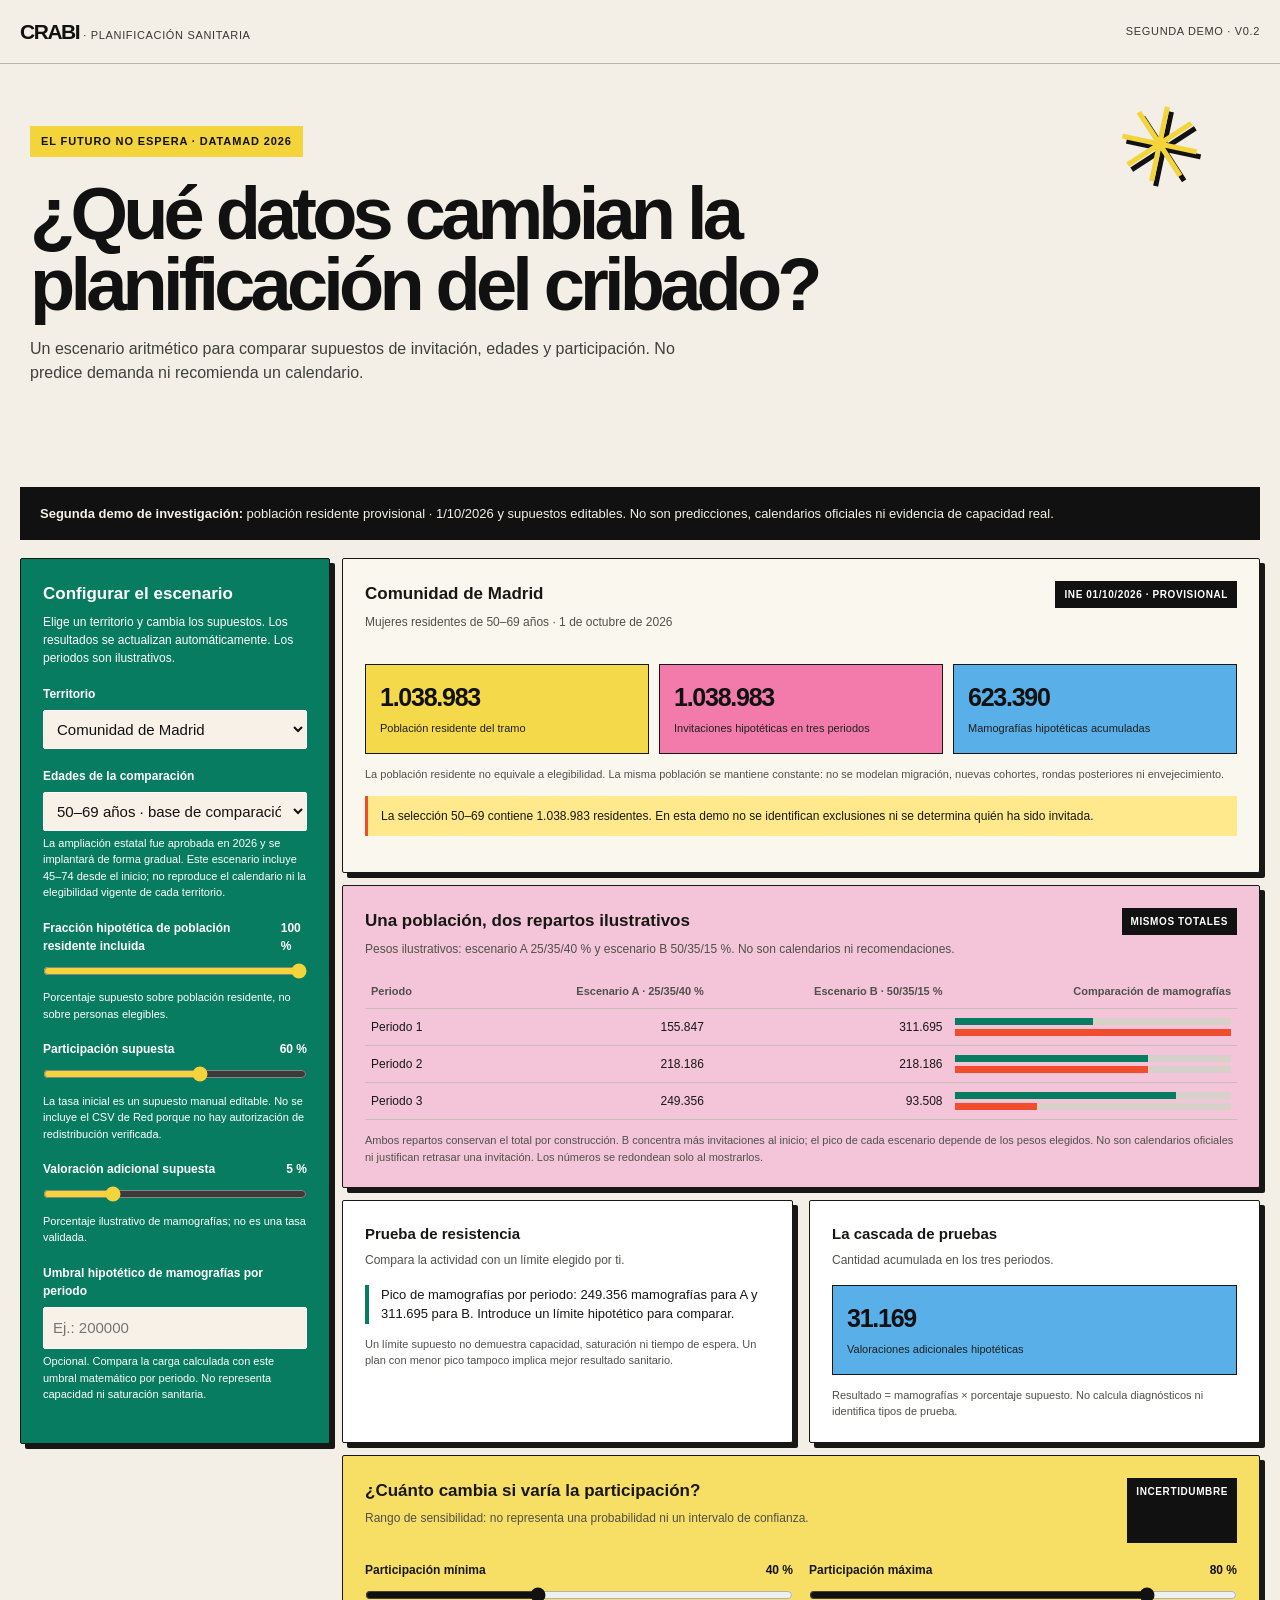
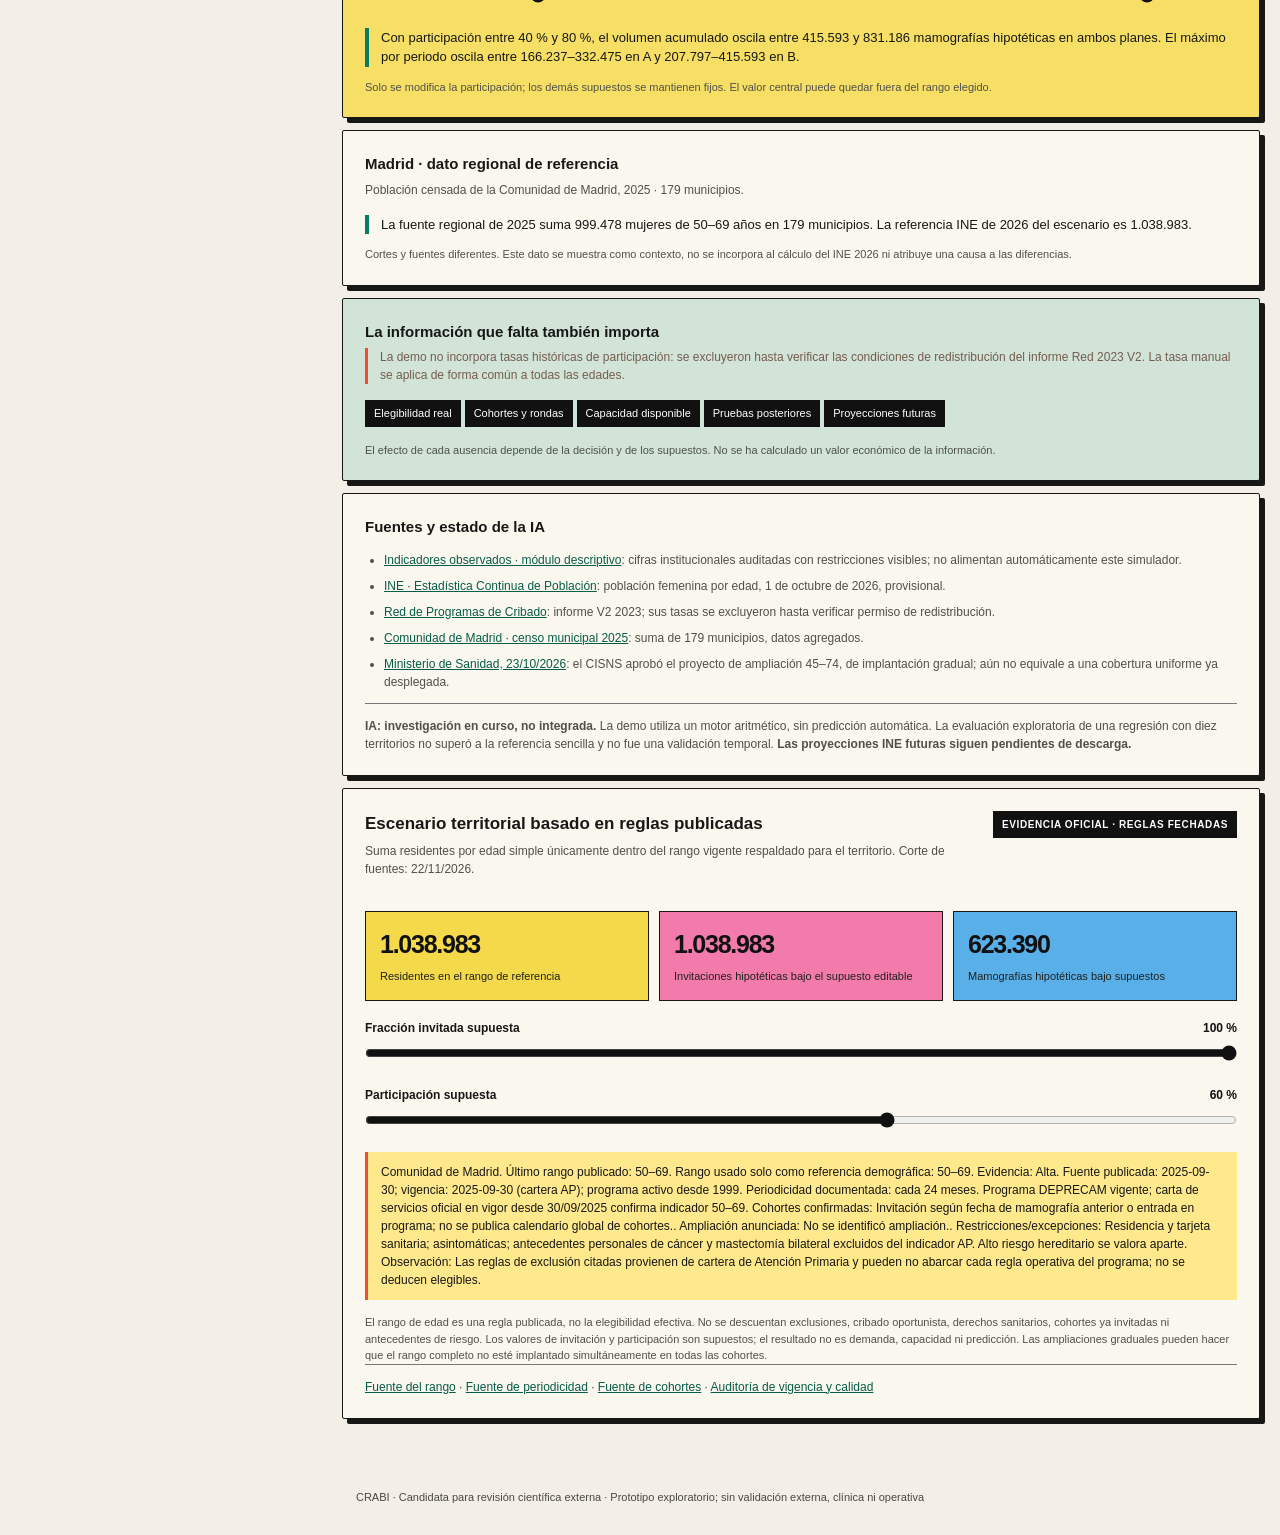
==== commit 3e04af34: "actualizacion 22h" ====
--- a/demo/index.html
+++ b/demo/index.html
@@ -5,8 +5,11 @@
 body{font-family:Arial,Helvetica,sans-serif;background:var(--bg);color:var(--ink)}.main,.aside,.main>.card{min-width:0}a{color:#075c48}header{height:64px;background:var(--bg);border-bottom:1px solid #bbb5a8;padding:0 max(20px,calc((100vw - 1280px)/2))}header b{color:#111;font-size:21px;letter-spacing:-.07em}header span{color:#363833;font-size:11px;letter-spacing:.06em;text-transform:uppercase}.hero{background:var(--bg);color:var(--ink);padding:62px 24px 86px;position:relative;overflow:hidden}.hero:after{content:"✳";position:absolute;right:max(6vw,40px);top:30px;color:var(--accent);font-size:104px;line-height:1;transform:rotate(12deg);text-shadow:4px 4px 0 #111}.hero .wrap{position:relative;z-index:1}.eyebrow{display:inline-block;color:#111;background:var(--accent);padding:7px 11px;letter-spacing:.08em;font-size:11px}.hero h1{font:800 clamp(38px,6vw,74px)/.96 Arial,Helvetica,sans-serif;letter-spacing:-.065em;color:#111;max-width:810px;margin:21px 0 17px}.hero p{color:#3e413b;max-width:700px;font-size:16px}.body{max-width:1280px;margin:0 auto}.banner{background:#111;color:#f5f1e8;border:0;border-radius:0;padding:17px 20px;font-size:13px}.layout{grid-template-columns:310px minmax(0,1fr);gap:12px}.card{border:1px solid #171816;border-radius:2px;box-shadow:5px 5px 0 #171816;padding:22px}.aside{background:#087c61;color:white;top:10px}.aside h2,.aside label{color:white}.aside .sub,.aside small{color:#ffffff}.aside .control output{color:#ffffff}.aside .control select,.aside .control input[type=number]{border:1px solid #fff;background:#f7f1e8;color:#111;border-radius:2px}.aside input[type=range]{accent-color:#f3d43b}.btn{border:1px solid #111;border-radius:0;color:#111;background:#f3d43b;font-weight:bold}.main{gap:12px}.main>.card{background:#faf7ef}.main>.card:nth-child(2){background:#f4c5d8}.main>.card:nth-child(3){background:#d8e9f6}.main>.card:nth-child(4){background:#f7df66}.main>.card:nth-child(5){background:#faf7ef}.main>.card:nth-child(6){background:#d1e4d7}.tile{border:1px solid #171816;border-radius:0;background:#f4d94b}.tile:nth-child(2){background:#f27bab}.tile:nth-child(3){background:#59afe8}.tile strong{color:#111;font-size:25px;letter-spacing:-.05em}.tile span{color:#20211e}.pill{background:#111;color:#fff;border-radius:0;padding:6px 9px;font-size:10px;letter-spacing:.06em}.control label{font-size:12px}.graph table{font-size:12px}th,td{border-bottom:1px solid #c4bfb4}.bars{background:#d7d2c9;border-radius:0}.bar{background:#087c61;border-radius:0}.b{background:#ef4d2c}.insight{border-left:4px solid #087c61}.mini-alert{background:#ffe98c;border-left-color:#ef4d2c}.chip{background:#111;color:#fff;border-radius:0}.blocked{border-left-color:#ef4d2c}.source{border-color:#777}.critical{color:#a32739}.notice{color:#4f514a}footer{color:#484941}.control :focus-visible,.btn:focus-visible,a:focus-visible{outline:3px solid #111;outline-offset:2px}.sr-only{position:absolute;width:1px;height:1px;padding:0;margin:-1px;overflow:hidden;clip:rect(0,0,0,0);white-space:nowrap;border:0}
 @media(max-width:810px){.layout,.twocol{grid-template-columns:minmax(0,1fr)}header{min-width:0}header span{font-size:9px}.hero{padding-top:42px;padding-bottom:58px}.hero:after{font-size:64px;right:20px;top:14px;opacity:.8}.hero h1{font-size:clamp(38px,10vw,58px);max-width:90%}.layout,.twocol{grid-template-columns:1fr}.aside{position:static}.tiles{grid-template-columns:1fr}.body{padding:0 12px 45px}.card{box-shadow:3px 3px 0 #171816}}
 @media(max-width:390px){.rowhead,.topline{flex-wrap:wrap}.pill{white-space:normal}}
-</style></head><body><header><div><b>CRABI</b> <span> · planificación sanitaria</span></div><span>SEGUNDA DEMO · V0.2</span></header><section class="hero"><div class="wrap"><div class="eyebrow">El futuro no espera · DATAMAD 2026</div><h1>¿Qué datos cambian la planificación del cribado?</h1><p>Un escenario aritmético para comparar supuestos de invitación, edades y participación. No predice demanda ni recomienda un calendario.</p></div></section><main class="body"><div class="banner"><strong>Segunda demo de investigación:</strong> población residente provisional · 1/10/2026 y supuestos editables. No son predicciones, calendarios oficiales ni evidencia de capacidad real.</div><div class="layout"><aside class="card aside"><h2>Configurar el escenario</h2><p class="sub">Elige un territorio y modifica los supuestos. Los periodos no tienen fechas ni duración real.</p><div class="control"><label for="region">Territorio</label><select id="region"></select></div><div class="control"><label for="age">Edades de la comparación</label><select id="age"><option value="standard">50–69 años · base de comparación</option><option value="expanded">45–74 años · escenario ampliado</option></select><small>La ampliación estatal fue aprobada en 2026 y se implantará de forma gradual. Este escenario incluye 45–74 desde el inicio; no reproduce el calendario ni la elegibilidad vigente de cada territorio.</small></div><div class="control"><label for="invite">Fracción hipotética de población residente incluida <output id="inviteValue"></output></label><input id="invite" type="range" min="0" max="100" step="5" value="100"><small>Porcentaje supuesto sobre población residente, no sobre personas elegibles.</small></div><div class="control"><label for="rate">Participación supuesta <output id="rateValue"></output></label><input id="rate" type="range" min="0" max="100" step="0.01" value="60"><small id="rateInfo">La tasa inicial es un supuesto manual editable. No se incluye el CSV de Red porque no hay autorización de redistribución verificada.</small></div><div class="control"><label for="follow">Valoración adicional supuesta <output id="followValue"></output></label><input id="follow" type="range" min="0" max="20" step="1" value="5"><small>Porcentaje ilustrativo de mamografías; no es una tasa validada.</small></div><div class="control"><label for="limit">Umbral hipotético de mamografías por periodo</label><input id="limit" type="number" min="0" max="10000000" step="1" placeholder="Ej.: 200000"><small>Opcional. Compara la carga calculada con este umbral matemático por periodo. No representa capacidad ni saturación sanitaria.</small><p class="critical" id="limitError" role="status" hidden></p></div></aside><div class="main"><section class="card"><div class="rowhead"><div><h2 id="title"></h2><p class="sub" id="populationLabel"></p></div><span class="pill">INE 01/10/2026 · PROVISIONAL</span></div><div class="tiles"><div class="tile"><strong id="pop"></strong><span>Población residente del tramo</span></div><div class="tile"><strong id="invited"></strong><span>Invitaciones hipotéticas en tres periodos</span></div><div class="tile"><strong id="tests"></strong><span>Mamografías hipotéticas acumuladas</span></div></div><p class="notice">La población residente no equivale a elegibilidad. La misma población se mantiene constante: no se modelan migración, nuevas cohortes, rondas posteriores ni envejecimiento.</p><div class="mini-alert" id="ageNote"></div></section><section class="card"><div class="rowhead"><div><h2>Una población, dos repartos ilustrativos</h2><p class="sub">Pesos ilustrativos: escenario A 25/35/40 % y escenario B 50/35/15 %. No son calendarios ni recomendaciones.</p></div><span class="pill">MISMOS TOTALES</span></div><div class="graph"><table><caption class="sr-only">Mamografías hipotéticas por periodo para los planes A y B</caption><thead><tr><th>Periodo</th><th>Escenario A · 25/35/40 %</th><th>Escenario B · 50/35/15 %</th><th>Comparación de mamografías</th></tr></thead><tbody id="table"></tbody></table></div><p class="notice">Ambos repartos conservan el total por construcción. B concentra más invitaciones al inicio; el pico de cada escenario depende de los pesos elegidos. No son calendarios oficiales ni justifican retrasar una invitación. Los números se redondean solo al mostrarlos.</p></section><div class="twocol"><section class="card"><h3>Prueba de resistencia</h3><p class="sub">Compara la actividad con un límite elegido por ti.</p><div class="insight" id="limitResult" role="status" aria-live="polite"></div><p class="notice">Un límite supuesto no demuestra capacidad, saturación ni tiempo de espera. Un plan con menor pico tampoco implica mejor resultado sanitario.</p></section><section class="card"><h3>La cascada de pruebas</h3><p class="sub">Cantidad acumulada en los tres periodos.</p><div class="tile"><strong id="followResult"></strong><span>Valoraciones adicionales hipotéticas</span></div><p class="notice">Resultado = mamografías × porcentaje supuesto. No calcula diagnósticos ni identifica tipos de prueba.</p></section></div><section class="card"><div class="topline"><div><h2>¿Cuánto cambia si varía la participación?</h2><p class="sub">Rango de sensibilidad: no representa una probabilidad ni un intervalo de confianza.</p></div><span class="pill">INCERTIDUMBRE</span></div><div class="twocol"><div class="control"><label for="low">Participación mínima <output id="lowValue"></output></label><input id="low" type="range" min="0" max="100" step="1" value="40"></div><div class="control"><label for="high">Participación máxima <output id="highValue"></output></label><input id="high" type="range" min="0" max="100" step="1" value="80"></div></div><div class="insight" id="sensitivity" role="status" aria-live="polite"></div><p id="rangeError" class="critical" role="alert" hidden>El mínimo no puede superar al máximo. Ajusta los controles.</p><p class="notice">Solo se modifica la participación; los demás supuestos se mantienen fijos. El valor central puede quedar fuera del rango elegido.</p></section><section class="card" id="madridPanel" hidden><h3>Madrid · dato regional de referencia</h3><p class="sub">Población censada de la Comunidad de Madrid, 2025 · 179 municipios.</p><div class="insight" id="madrid"></div><p class="notice">Cortes y fuentes diferentes. Este dato se muestra como contexto, no se incorpora al cálculo del INE 2026 ni atribuye una causa a las diferencias.</p></section><section class="card"><h3>La información que falta también importa</h3><div class="blocked" id="gaps"></div><div style="margin-top:14px"><span class="chip">Elegibilidad real</span><span class="chip">Cohortes y rondas</span><span class="chip">Capacidad disponible</span><span class="chip">Pruebas posteriores</span><span class="chip">Proyecciones futuras</span></div><p class="notice">El efecto de cada ausencia depende de la decisión y de los supuestos. No se ha calculado un valor económico de la información.</p></section><section class="card"><h3>Fuentes y estado de la IA</h3><ul class="list"><li><a href="https://www.ine.es/dyngs/Prensa/ECP3T26.htm">INE · Estadística Continua de Población</a>: población femenina por edad, 1 de octubre de 2026, provisional.</li><li><a href="https://cribadocancer.es/download/programas-de-cribado-de-cancer-de-mama-de-espana-resultados-2023/">Red de Programas de Cribado</a>: informe V2 2023; sus tasas se excluyeron hasta verificar permiso de redistribución.</li><li><a href="https://datos.comunidad.madrid/dataset/poblacion_censada_por_edad_nacionalidad_y_sexo">Comunidad de Madrid · censo municipal 2025</a>: suma de 179 municipios, datos agregados.</li><li><a href="https://www.sanidad.gob.es/gabinete/notasPrensa.do?id=6990">Ministerio de Sanidad, 23/10/2026</a>: el CISNS aprobó el proyecto de ampliación 45–74, de implantación gradual; aún no equivale a una cobertura uniforme ya desplegada.</li></ul><div class="source"><strong>IA: investigación en curso, no integrada.</strong> La demo utiliza un motor aritmético, sin predicción automática. La evaluación exploratoria de una regresión con diez territorios no superó a la referencia sencilla y no fue una validación temporal. <strong>Las proyecciones INE futuras siguen pendientes de descarga.</strong></div></section></div></div></main><footer>CRABI · Candidata para revisión científica externa · Prototipo exploratorio; sin validación externa, clínica ni operativa</footer><script src="model.js"></script><script src="data.js"></script><script>
+</style></head><body><header><div><b>CRABI</b> <span> · planificación sanitaria</span></div><span>SEGUNDA DEMO · V0.2</span></header><section class="hero"><div class="wrap"><div class="eyebrow">El futuro no espera · DATAMAD 2026</div><h1>¿Qué datos cambian la planificación del cribado?</h1><p>Un escenario aritmético para comparar supuestos de invitación, edades y participación. No predice demanda ni recomienda un calendario.</p></div></section><main class="body"><div class="banner"><strong>Segunda demo de investigación:</strong> población residente provisional · 1/10/2026 y supuestos editables. No son predicciones, calendarios oficiales ni evidencia de capacidad real.</div><p class="mini-alert" id="startupNotice" role="status"><strong>La demo no se ha cargado por completo.</strong> Extrae el ZIP completo y abre <code>demo/index.html</code> en el navegador, con JavaScript activado. Mantén <code>model.js</code>, <code>data.js</code> y <code>territorial.js</code> junto al HTML.</p><div class="layout"><aside class="card aside"><h2>Configurar el escenario</h2><p class="sub">Elige un territorio y cambia los supuestos. Los resultados se actualizan automáticamente. Los periodos son ilustrativos.</p><div class="control"><label for="region">Territorio</label><select id="region" disabled></select></div><div class="control"><label for="age">Edades de la comparación</label><select id="age" disabled><option value="standard">50–69 años · base de comparación</option><option value="expanded">45–74 años · escenario ampliado</option></select><small>La ampliación estatal fue aprobada en 2026 y se implantará de forma gradual. Este escenario incluye 45–74 desde el inicio; no reproduce el calendario ni la elegibilidad vigente de cada territorio.</small></div><div class="control"><label for="invite">Fracción hipotética de población residente incluida <output id="inviteValue"></output></label><input id="invite" disabled type="range" min="0" max="100" step="5" value="100"><small>Porcentaje supuesto sobre población residente, no sobre personas elegibles.</small></div><div class="control"><label for="rate">Participación supuesta <output id="rateValue"></output></label><input id="rate" disabled type="range" min="0" max="100" step="0.01" value="60"><small id="rateInfo">La tasa inicial es un supuesto manual editable. No se incluye el CSV de Red porque no hay autorización de redistribución verificada.</small></div><div class="control"><label for="follow">Valoración adicional supuesta <output id="followValue"></output></label><input id="follow" disabled type="range" min="0" max="20" step="1" value="5"><small>Porcentaje ilustrativo de mamografías; no es una tasa validada.</small></div><div class="control"><label for="limit">Umbral hipotético de mamografías por periodo</label><input id="limit" disabled type="number" min="0" max="10000000" step="1" placeholder="Ej.: 200000"><small>Opcional. Compara la carga calculada con este umbral matemático por periodo. No representa capacidad ni saturación sanitaria.</small><p class="critical" id="limitError" role="status" hidden></p></div></aside><div class="main"><section class="card"><div class="rowhead"><div><h2 id="title"></h2><p class="sub" id="populationLabel"></p></div><span class="pill">INE 01/10/2026 · PROVISIONAL</span></div><div class="tiles"><div class="tile"><strong id="pop"></strong><span>Población residente del tramo</span></div><div class="tile"><strong id="invited"></strong><span>Invitaciones hipotéticas en tres periodos</span></div><div class="tile"><strong id="tests"></strong><span>Mamografías hipotéticas acumuladas</span></div></div><p class="notice">La población residente no equivale a elegibilidad. La misma población se mantiene constante: no se modelan migración, nuevas cohortes, rondas posteriores ni envejecimiento.</p><div class="mini-alert" id="ageNote"></div></section><section class="card"><div class="rowhead"><div><h2>Una población, dos repartos ilustrativos</h2><p class="sub">Pesos ilustrativos: escenario A 25/35/40 % y escenario B 50/35/15 %. No son calendarios ni recomendaciones.</p></div><span class="pill">MISMOS TOTALES</span></div><div class="graph"><table><caption class="sr-only">Mamografías hipotéticas por periodo para los planes A y B</caption><thead><tr><th>Periodo</th><th>Escenario A · 25/35/40 %</th><th>Escenario B · 50/35/15 %</th><th>Comparación de mamografías</th></tr></thead><tbody id="table"></tbody></table></div><p class="notice">Ambos repartos conservan el total por construcción. B concentra más invitaciones al inicio; el pico de cada escenario depende de los pesos elegidos. No son calendarios oficiales ni justifican retrasar una invitación. Los números se redondean solo al mostrarlos.</p></section><div class="twocol"><section class="card"><h3>Prueba de resistencia</h3><p class="sub">Compara la actividad con un límite elegido por ti.</p><div class="insight" id="limitResult" role="status" aria-live="polite"></div><p class="notice">Un límite supuesto no demuestra capacidad, saturación ni tiempo de espera. Un plan con menor pico tampoco implica mejor resultado sanitario.</p></section><section class="card"><h3>La cascada de pruebas</h3><p class="sub">Cantidad acumulada en los tres periodos.</p><div class="tile"><strong id="followResult"></strong><span>Valoraciones adicionales hipotéticas</span></div><p class="notice">Resultado = mamografías × porcentaje supuesto. No calcula diagnósticos ni identifica tipos de prueba.</p></section></div><section class="card"><div class="topline"><div><h2>¿Cuánto cambia si varía la participación?</h2><p class="sub">Rango de sensibilidad: no representa una probabilidad ni un intervalo de confianza.</p></div><span class="pill">INCERTIDUMBRE</span></div><div class="twocol"><div class="control"><label for="low">Participación mínima <output id="lowValue"></output></label><input id="low" disabled type="range" min="0" max="100" step="1" value="40"></div><div class="control"><label for="high">Participación máxima <output id="highValue"></output></label><input id="high" disabled type="range" min="0" max="100" step="1" value="80"></div></div><div class="insight" id="sensitivity" role="status" aria-live="polite"></div><p id="rangeError" class="critical" role="alert" hidden>El mínimo no puede superar al máximo. Ajusta los controles.</p><p class="notice">Solo se modifica la participación; los demás supuestos se mantienen fijos. El valor central puede quedar fuera del rango elegido.</p></section><section class="card" id="madridPanel" hidden><h3>Madrid · dato regional de referencia</h3><p class="sub">Población censada de la Comunidad de Madrid, 2025 · 179 municipios.</p><div class="insight" id="madrid"></div><p class="notice">Cortes y fuentes diferentes. Este dato se muestra como contexto, no se incorpora al cálculo del INE 2026 ni atribuye una causa a las diferencias.</p></section><section class="card"><h3>La información que falta también importa</h3><div class="blocked" id="gaps"></div><div style="margin-top:14px"><span class="chip">Elegibilidad real</span><span class="chip">Cohortes y rondas</span><span class="chip">Capacidad disponible</span><span class="chip">Pruebas posteriores</span><span class="chip">Proyecciones futuras</span></div><p class="notice">El efecto de cada ausencia depende de la decisión y de los supuestos. No se ha calculado un valor económico de la información.</p></section><section class="card"><h3>Fuentes y estado de la IA</h3><ul class="list"><li><a href="../indicadores/index.html">Indicadores observados · módulo descriptivo</a>: cifras institucionales auditadas con restricciones visibles; no alimentan automáticamente este simulador.</li><li><a href="https://www.ine.es/dyngs/Prensa/ECP3T26.htm">INE · Estadística Continua de Población</a>: población femenina por edad, 1 de octubre de 2026, provisional.</li><li><a href="https://cribadocancer.es/download/programas-de-cribado-de-cancer-de-mama-de-espana-resultados-2023/">Red de Programas de Cribado</a>: informe V2 2023; sus tasas se excluyeron hasta verificar permiso de redistribución.</li><li><a href="https://datos.comunidad.madrid/dataset/poblacion_censada_por_edad_nacionalidad_y_sexo">Comunidad de Madrid · censo municipal 2025</a>: suma de 179 municipios, datos agregados.</li><li><a href="https://www.sanidad.gob.es/gabinete/notasPrensa.do?id=6990">Ministerio de Sanidad, 23/10/2026</a>: el CISNS aprobó el proyecto de ampliación 45–74, de implantación gradual; aún no equivale a una cobertura uniforme ya desplegada.</li></ul><div class="source"><strong>IA: investigación en curso, no integrada.</strong> La demo utiliza un motor aritmético, sin predicción automática. La evaluación exploratoria de una regresión con diez territorios no superó a la referencia sencilla y no fue una validación temporal. <strong>Las proyecciones INE futuras siguen pendientes de descarga.</strong></div></section></div></div></main><footer>CRABI · Candidata para revisión científica externa · Prototipo exploratorio; sin validación externa, clínica ni operativa</footer><script src="model.js"></script><script src="data.js"></script><script>
+if (typeof CRABI_DATA !== 'undefined' && typeof CRABI2 !== 'undefined') {
 const DATA=CRABI_DATA;
-const $=id=>document.getElementById(id),fmt=n=>new Intl.NumberFormat('es-ES',{maximumFractionDigits:0}).format(n),pct=n=>Number(n).toLocaleString('es-ES',{maximumFractionDigits:2})+' %';function draw(){const d=DATA.territories.find(x=>x.code===$('region').value),expanded=$('age').value==='expanded',bands=d.bands;const pop=bands['50_69']+(expanded?bands['45_49']+bands['70_74']:0),iv=Number($('invite').value)/100,rate=Number($('rate').value)/100,follow=Number($('follow').value)/100;const raw=$('limit').value.trim(),cap=Number(raw),invalid=raw!==''&&(!Number.isFinite(cap)||cap<0||cap>10000000);$('limitError').hidden=!invalid;$('limitError').textContent=invalid?'Introduce un límite entre 0 y 10.000.000.':'';const threshold=raw!==''&&!invalid?cap:null;const res=CRABI2.calculate(pop,iv,rate,follow,threshold??0);$('title').textContent=d.name;$('populationLabel').textContent=`Mujeres residentes de ${expanded?'45–74':'50–69'} años · ${DATA.referenceDate}`;$('pop').textContent=fmt(pop);$('invited').textContent=fmt(res.A.invited);$('tests').textContent=fmt(res.A.total);$('followResult').textContent=fmt(res.A.followup);$('inviteValue').textContent=pct(iv*100);$('rateValue').textContent=pct(rate*100);$('followValue').textContent=pct(follow*100);$('ageNote').textContent=expanded?`Escenario exploratorio 45–74, no calendario territorial: ${fmt(bands['45_49'])} residentes de 45–49 + ${fmt(bands['50_69'])} de 50–69 + ${fmt(bands['70_74'])} de 70–74. La participación elegida se aplica por igual a todas las edades como supuesto no validado.`:`La selección 50–69 contiene ${fmt(bands['50_69'])} residentes. En esta demo no se identifican exclusiones ni se determina quién ha sido invitada.`;const max=Math.max(res.A.peak,res.B.peak);$('table').innerHTML=res.A.periods.map((v,i)=>{let b=res.B.periods[i].tests;return `<tr><td>Periodo ${i+1}</td><td>${fmt(v.tests)}</td><td>${fmt(b)}</td><td><div class="bars"><i class="bar" style="width:${max?v.tests/max*100:0}%"></i></div><div class="bars" style="margin-top:4px"><i class="bar b" style="width:${max?b/max*100:0}%;margin-top:0"></i></div></td></tr>`}).join('');$('limitResult').textContent=invalid?'Corrige el límite para comparar los planes.':threshold===null?`Pico de mamografías por periodo: ${fmt(res.A.peak)} mamografías para A y ${fmt(res.B.peak)} para B. Introduce un límite hipotético para comparar.`:`Con un límite supuesto de ${fmt(threshold)} mamografías por periodo, A lo supera en ${res.A.above} periodo(s) y B en ${res.B.above}. El límite y las cargas son escenarios, no capacidad ni actividad observada.`;let low=Number($('low').value),high=Number($('high').value);$('lowValue').textContent=pct(low);$('highValue').textContent=pct(high);$('rangeError').hidden=low<=high;$('sensitivity').hidden=low>high;if(low<=high){let s=CRABI2.sensitivity(pop,iv,low/100,high/100,follow,threshold??0);const relation=(lo,hi)=>lo>threshold?'lo supera en todo el rango':hi<=threshold?'no lo supera en el rango':'pasa de no superarlo a superarlo según la participación';const extra=threshold===null?'':` Con el límite supuesto, el pico de A ${relation(s.low.A.peak,s.high.A.peak)}; el de B ${relation(s.low.B.peak,s.high.B.peak)}.`;$('sensitivity').textContent=`Con participación entre ${pct(low)} y ${pct(high)}, el volumen acumulado oscila entre ${fmt(s.low.A.total)} y ${fmt(s.high.A.total)} mamografías hipotéticas en ambos planes. El máximo por periodo oscila entre ${fmt(s.low.A.peak)}–${fmt(s.high.A.peak)} en A y ${fmt(s.low.B.peak)}–${fmt(s.high.B.peak)} en B.${extra}`}$('madridPanel').hidden=d.code!=='13';const m=DATA.madrid2025,mv=m['50_69']+(expanded?m['45_49']+m['70_74']:0);$('madrid').textContent=`La fuente regional de 2025 suma ${fmt(mv)} mujeres de ${expanded?'45–74':'50–69'} años en 179 municipios. La referencia INE de 2026 del escenario es ${fmt(pop)}.`;$('gaps').textContent='La demo no incorpora tasas históricas de participación: se excluyeron hasta verificar las condiciones de redistribución del informe Red 2023 V2. La tasa manual se aplica de forma común a todas las edades.';}
+const $=id=>document.getElementById(id),fmt=n=>new Intl.NumberFormat('es-ES',{maximumFractionDigits:0}).format(n),pct=n=>Number(n).toLocaleString('es-ES',{maximumFractionDigits:2})+' %';function draw(){const d=DATA.territories.find(x=>x.code===$('region').value),expanded=$('age').value==='expanded',bands=d.bands;const pop=bands['50_69']+(expanded?bands['45_49']+bands['70_74']:0),iv=Number($('invite').value)/100,rate=Number($('rate').value)/100,follow=Number($('follow').value)/100;const limitInput=$('limit'),raw=limitInput.value.trim(),cap=Number(raw),invalid=limitInput.validity.badInput||(raw!==''&&(!Number.isSafeInteger(cap)||cap<0||cap>10000000));$('limitError').hidden=!invalid;$('limitError').textContent=invalid?'Introduce un número entero entre 0 y 10.000.000.':'';const threshold=raw!==''&&!invalid?cap:null;const res=CRABI2.calculate(pop,iv,rate,follow,threshold??0);$('title').textContent=d.name;$('populationLabel').textContent=`Mujeres residentes de ${expanded?'45–74':'50–69'} años · ${DATA.referenceDate}`;$('pop').textContent=fmt(pop);$('invited').textContent=fmt(res.A.invited);$('tests').textContent=fmt(res.A.total);$('followResult').textContent=fmt(res.A.followup);$('inviteValue').textContent=pct(iv*100);$('rateValue').textContent=pct(rate*100);$('followValue').textContent=pct(follow*100);$('ageNote').textContent=expanded?`Escenario exploratorio 45–74, no calendario territorial: ${fmt(bands['45_49'])} residentes de 45–49 + ${fmt(bands['50_69'])} de 50–69 + ${fmt(bands['70_74'])} de 70–74. La participación elegida se aplica por igual a todas las edades como supuesto no validado.`:`La selección 50–69 contiene ${fmt(bands['50_69'])} residentes. En esta demo no se identifican exclusiones ni se determina quién ha sido invitada.`;const max=Math.max(res.A.peak,res.B.peak);$('table').innerHTML=res.A.periods.map((v,i)=>{let b=res.B.periods[i].tests;return `<tr><td>Periodo ${i+1}</td><td>${fmt(v.tests)}</td><td>${fmt(b)}</td><td><div class="bars"><i class="bar" style="width:${max?v.tests/max*100:0}%"></i></div><div class="bars" style="margin-top:4px"><i class="bar b" style="width:${max?b/max*100:0}%;margin-top:0"></i></div></td></tr>`}).join('');$('limitResult').textContent=invalid?'Corrige el límite para comparar los planes.':threshold===null?`Pico de mamografías por periodo: ${fmt(res.A.peak)} mamografías para A y ${fmt(res.B.peak)} para B. Introduce un límite hipotético para comparar.`:`Con un límite supuesto de ${fmt(threshold)} mamografías por periodo, A lo supera en ${res.A.above} periodo(s) y B en ${res.B.above}. El límite y las cargas son escenarios, no capacidad ni actividad observada.`;let low=Number($('low').value),high=Number($('high').value);$('lowValue').textContent=pct(low);$('highValue').textContent=pct(high);$('rangeError').hidden=low<=high;$('sensitivity').hidden=low>high;if(low<=high){let s=CRABI2.sensitivity(pop,iv,low/100,high/100,follow,threshold??0);const relation=(lo,hi)=>lo>threshold?'lo supera en todo el rango':hi<=threshold?'no lo supera en el rango':'pasa de no superarlo a superarlo según la participación';const extra=threshold===null?'':` Con el límite supuesto, el pico de A ${relation(s.low.A.peak,s.high.A.peak)}; el de B ${relation(s.low.B.peak,s.high.B.peak)}.`;$('sensitivity').textContent=`Con participación entre ${pct(low)} y ${pct(high)}, el volumen acumulado oscila entre ${fmt(s.low.A.total)} y ${fmt(s.high.A.total)} mamografías hipotéticas en ambos planes. El máximo por periodo oscila entre ${fmt(s.low.A.peak)}–${fmt(s.high.A.peak)} en A y ${fmt(s.low.B.peak)}–${fmt(s.high.B.peak)} en B.${extra}`}$('madridPanel').hidden=d.code!=='13';const m=DATA.madrid2025,mv=m['50_69']+(expanded?m['45_49']+m['70_74']:0);$('madrid').textContent=`La fuente regional de 2025 suma ${fmt(mv)} mujeres de ${expanded?'45–74':'50–69'} años en 179 municipios. La referencia INE de 2026 del escenario es ${fmt(pop)}.`;$('gaps').textContent='La demo no incorpora tasas históricas de participación: se excluyeron hasta verificar las condiciones de redistribución del informe Red 2023 V2. La tasa manual se aplica de forma común a todas las edades.';}
 for(const d of DATA.territories){let o=document.createElement('option');o.value=d.code;o.textContent=d.name;$('region').appendChild(o)}$('region').value='13';function regionChange(){$('rate').value=60;draw()}$('region').addEventListener('change',regionChange);$('rate').addEventListener('input',draw);['age','invite','follow','limit','low','high'].forEach(id=>$(id).addEventListener(id==='age'?'change':'input',draw));regionChange();
+document.querySelectorAll('input:disabled, select:disabled').forEach(control => { control.disabled = false; });
+}
 </script><script src="territorial.js"></script></body></html>
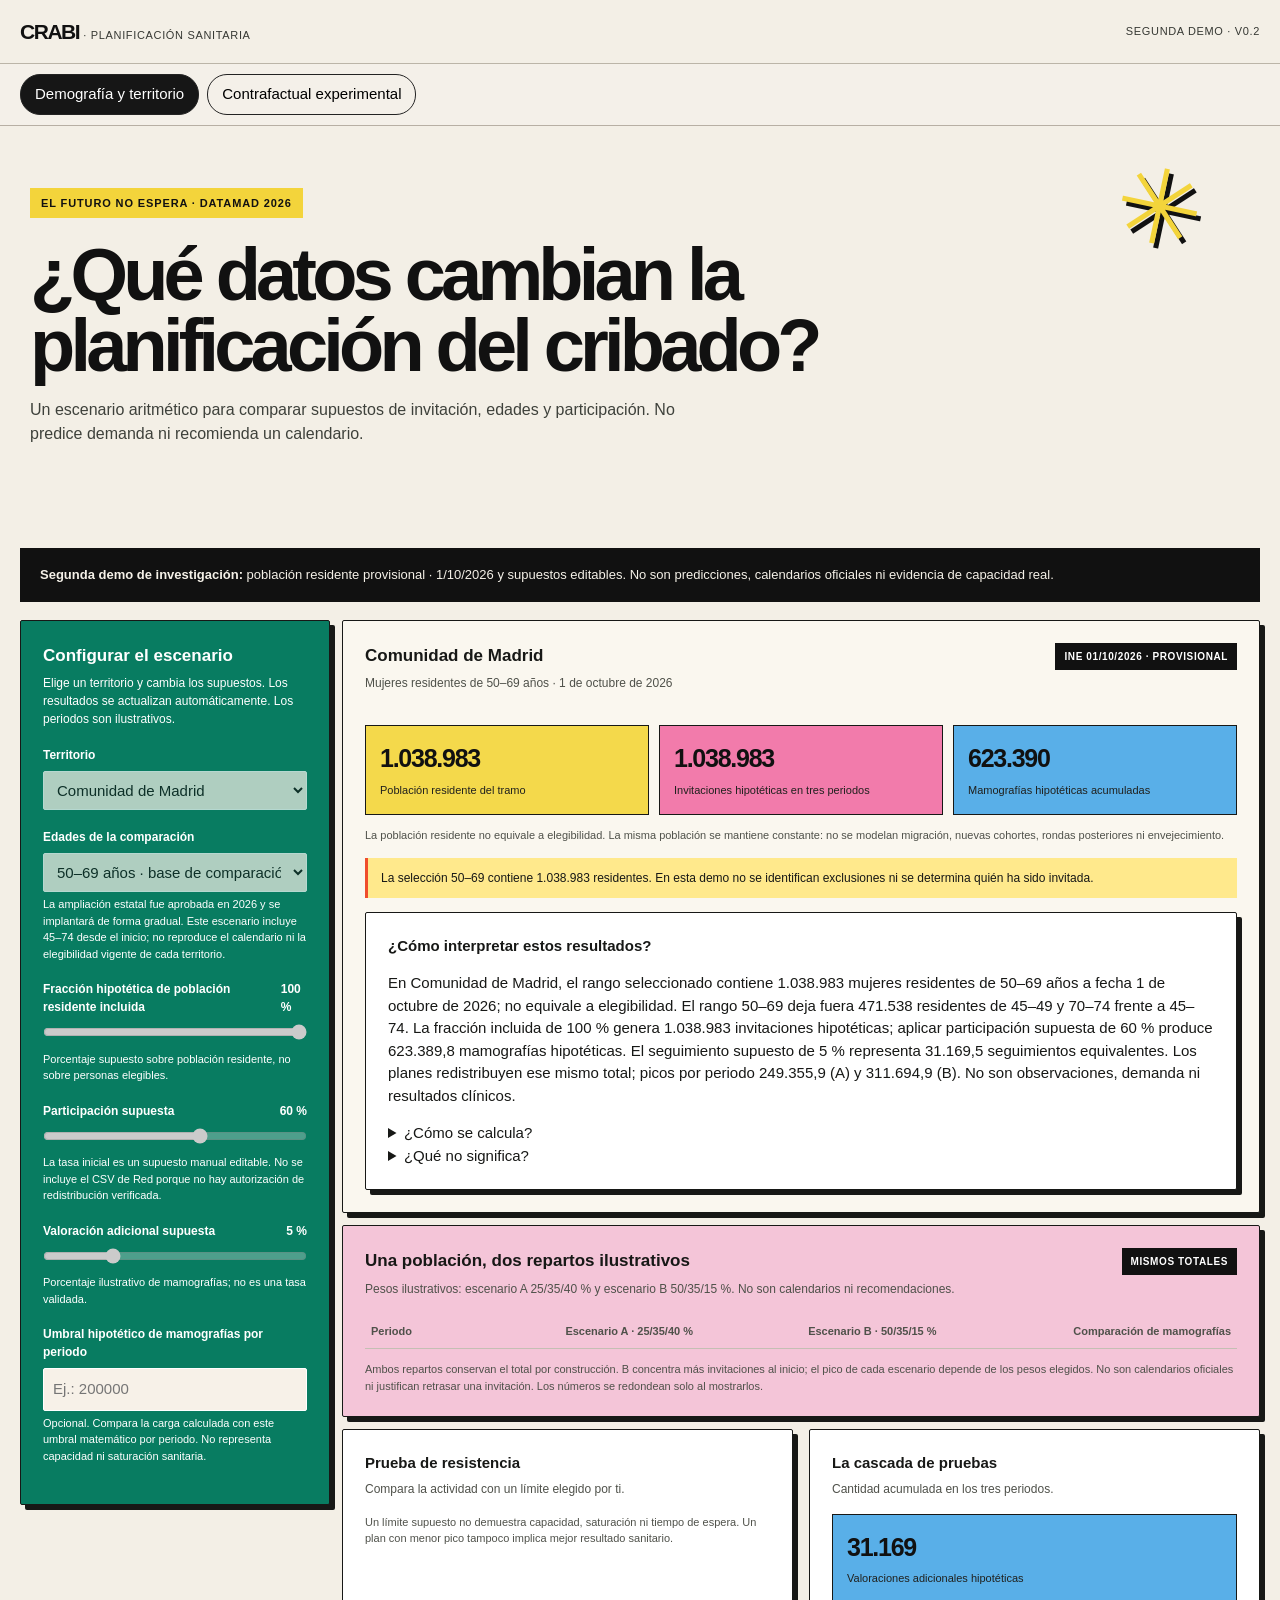
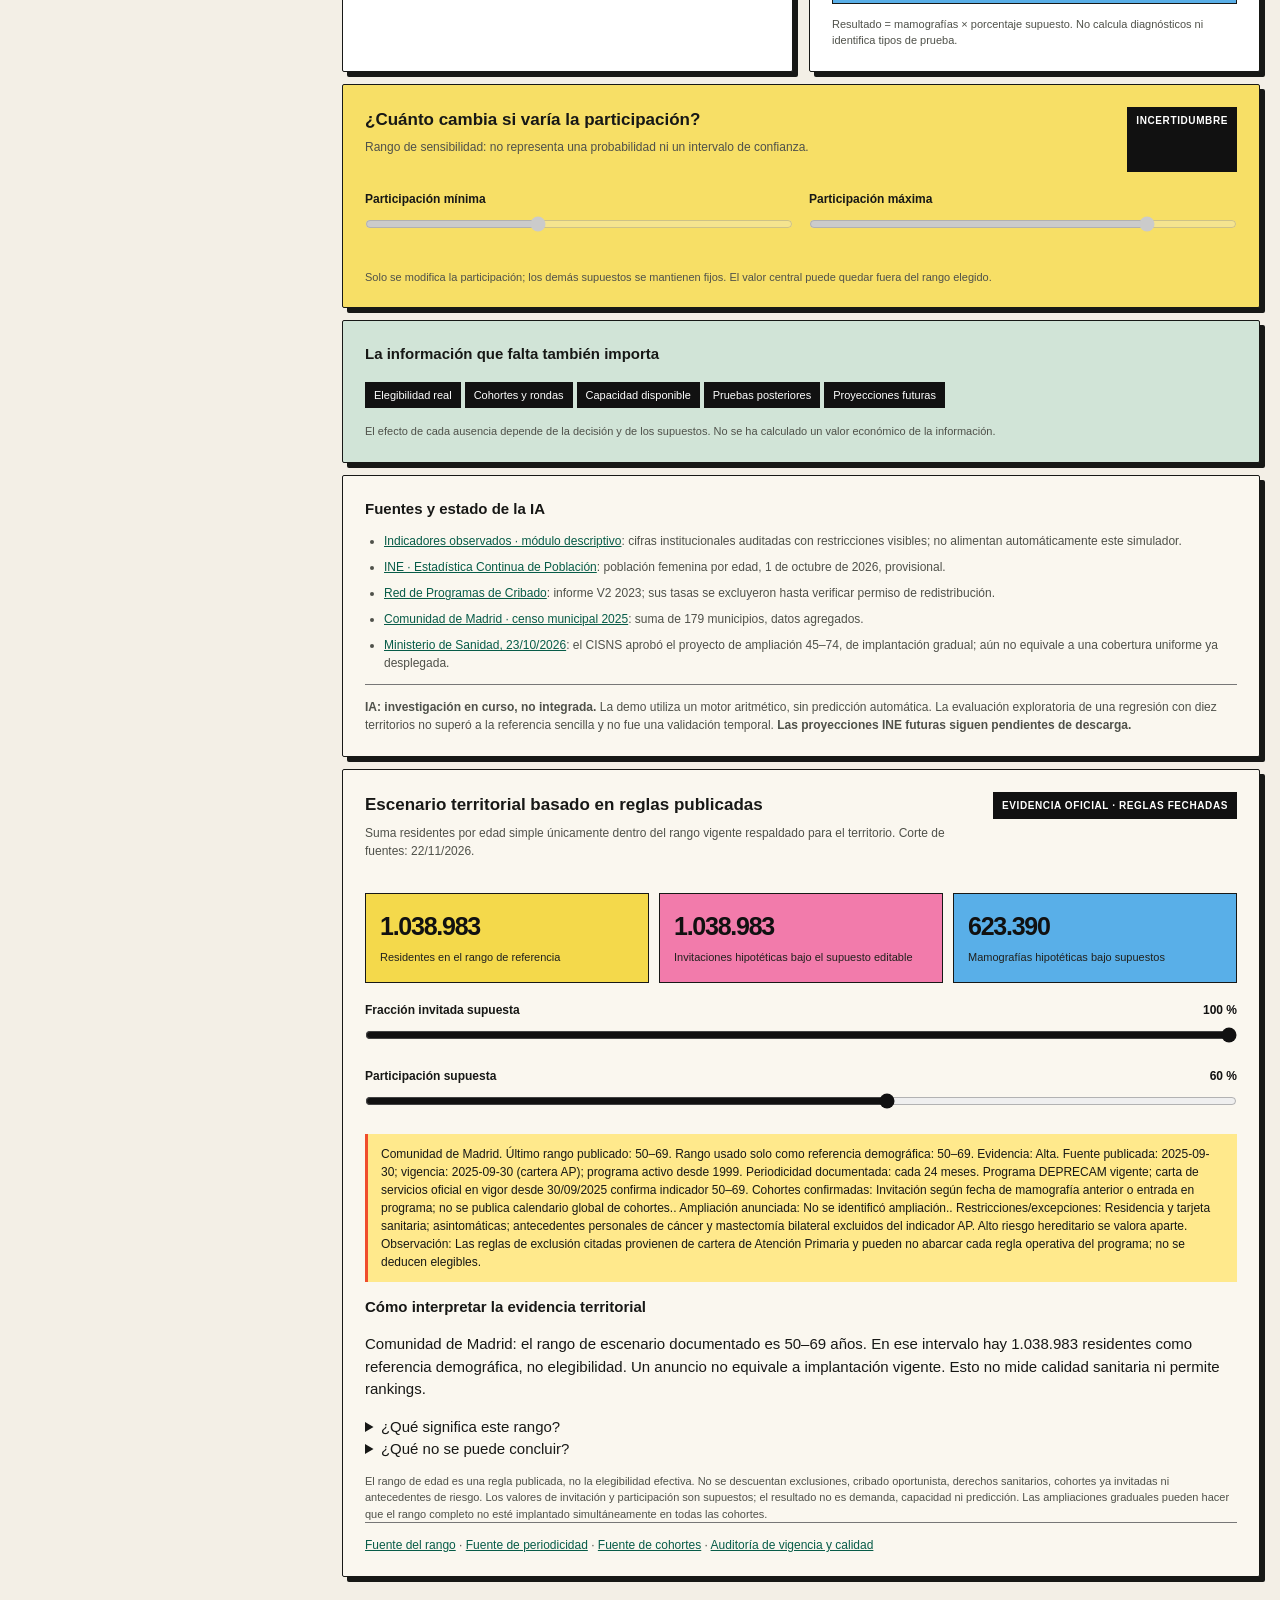
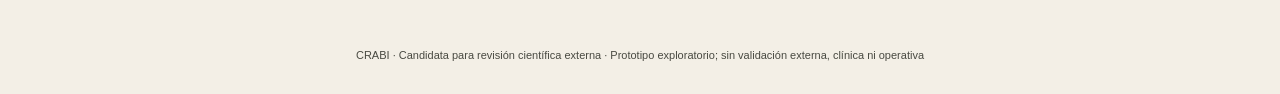
==== commit b5d8667d: "update del artefacto" ====
--- a/demo/index.html
+++ b/demo/index.html
@@ -5,11 +5,11 @@
 body{font-family:Arial,Helvetica,sans-serif;background:var(--bg);color:var(--ink)}.main,.aside,.main>.card{min-width:0}a{color:#075c48}header{height:64px;background:var(--bg);border-bottom:1px solid #bbb5a8;padding:0 max(20px,calc((100vw - 1280px)/2))}header b{color:#111;font-size:21px;letter-spacing:-.07em}header span{color:#363833;font-size:11px;letter-spacing:.06em;text-transform:uppercase}.hero{background:var(--bg);color:var(--ink);padding:62px 24px 86px;position:relative;overflow:hidden}.hero:after{content:"✳";position:absolute;right:max(6vw,40px);top:30px;color:var(--accent);font-size:104px;line-height:1;transform:rotate(12deg);text-shadow:4px 4px 0 #111}.hero .wrap{position:relative;z-index:1}.eyebrow{display:inline-block;color:#111;background:var(--accent);padding:7px 11px;letter-spacing:.08em;font-size:11px}.hero h1{font:800 clamp(38px,6vw,74px)/.96 Arial,Helvetica,sans-serif;letter-spacing:-.065em;color:#111;max-width:810px;margin:21px 0 17px}.hero p{color:#3e413b;max-width:700px;font-size:16px}.body{max-width:1280px;margin:0 auto}.banner{background:#111;color:#f5f1e8;border:0;border-radius:0;padding:17px 20px;font-size:13px}.layout{grid-template-columns:310px minmax(0,1fr);gap:12px}.card{border:1px solid #171816;border-radius:2px;box-shadow:5px 5px 0 #171816;padding:22px}.aside{background:#087c61;color:white;top:10px}.aside h2,.aside label{color:white}.aside .sub,.aside small{color:#ffffff}.aside .control output{color:#ffffff}.aside .control select,.aside .control input[type=number]{border:1px solid #fff;background:#f7f1e8;color:#111;border-radius:2px}.aside input[type=range]{accent-color:#f3d43b}.btn{border:1px solid #111;border-radius:0;color:#111;background:#f3d43b;font-weight:bold}.main{gap:12px}.main>.card{background:#faf7ef}.main>.card:nth-child(2){background:#f4c5d8}.main>.card:nth-child(3){background:#d8e9f6}.main>.card:nth-child(4){background:#f7df66}.main>.card:nth-child(5){background:#faf7ef}.main>.card:nth-child(6){background:#d1e4d7}.tile{border:1px solid #171816;border-radius:0;background:#f4d94b}.tile:nth-child(2){background:#f27bab}.tile:nth-child(3){background:#59afe8}.tile strong{color:#111;font-size:25px;letter-spacing:-.05em}.tile span{color:#20211e}.pill{background:#111;color:#fff;border-radius:0;padding:6px 9px;font-size:10px;letter-spacing:.06em}.control label{font-size:12px}.graph table{font-size:12px}th,td{border-bottom:1px solid #c4bfb4}.bars{background:#d7d2c9;border-radius:0}.bar{background:#087c61;border-radius:0}.b{background:#ef4d2c}.insight{border-left:4px solid #087c61}.mini-alert{background:#ffe98c;border-left-color:#ef4d2c}.chip{background:#111;color:#fff;border-radius:0}.blocked{border-left-color:#ef4d2c}.source{border-color:#777}.critical{color:#a32739}.notice{color:#4f514a}footer{color:#484941}.control :focus-visible,.btn:focus-visible,a:focus-visible{outline:3px solid #111;outline-offset:2px}.sr-only{position:absolute;width:1px;height:1px;padding:0;margin:-1px;overflow:hidden;clip:rect(0,0,0,0);white-space:nowrap;border:0}
 @media(max-width:810px){.layout,.twocol{grid-template-columns:minmax(0,1fr)}header{min-width:0}header span{font-size:9px}.hero{padding-top:42px;padding-bottom:58px}.hero:after{font-size:64px;right:20px;top:14px;opacity:.8}.hero h1{font-size:clamp(38px,10vw,58px);max-width:90%}.layout,.twocol{grid-template-columns:1fr}.aside{position:static}.tiles{grid-template-columns:1fr}.body{padding:0 12px 45px}.card{box-shadow:3px 3px 0 #171816}}
 @media(max-width:390px){.rowhead,.topline{flex-wrap:wrap}.pill{white-space:normal}}
-</style></head><body><header><div><b>CRABI</b> <span> · planificación sanitaria</span></div><span>SEGUNDA DEMO · V0.2</span></header><section class="hero"><div class="wrap"><div class="eyebrow">El futuro no espera · DATAMAD 2026</div><h1>¿Qué datos cambian la planificación del cribado?</h1><p>Un escenario aritmético para comparar supuestos de invitación, edades y participación. No predice demanda ni recomienda un calendario.</p></div></section><main class="body"><div class="banner"><strong>Segunda demo de investigación:</strong> población residente provisional · 1/10/2026 y supuestos editables. No son predicciones, calendarios oficiales ni evidencia de capacidad real.</div><p class="mini-alert" id="startupNotice" role="status"><strong>La demo no se ha cargado por completo.</strong> Extrae el ZIP completo y abre <code>demo/index.html</code> en el navegador, con JavaScript activado. Mantén <code>model.js</code>, <code>data.js</code> y <code>territorial.js</code> junto al HTML.</p><div class="layout"><aside class="card aside"><h2>Configurar el escenario</h2><p class="sub">Elige un territorio y cambia los supuestos. Los resultados se actualizan automáticamente. Los periodos son ilustrativos.</p><div class="control"><label for="region">Territorio</label><select id="region" disabled></select></div><div class="control"><label for="age">Edades de la comparación</label><select id="age" disabled><option value="standard">50–69 años · base de comparación</option><option value="expanded">45–74 años · escenario ampliado</option></select><small>La ampliación estatal fue aprobada en 2026 y se implantará de forma gradual. Este escenario incluye 45–74 desde el inicio; no reproduce el calendario ni la elegibilidad vigente de cada territorio.</small></div><div class="control"><label for="invite">Fracción hipotética de población residente incluida <output id="inviteValue"></output></label><input id="invite" disabled type="range" min="0" max="100" step="5" value="100"><small>Porcentaje supuesto sobre población residente, no sobre personas elegibles.</small></div><div class="control"><label for="rate">Participación supuesta <output id="rateValue"></output></label><input id="rate" disabled type="range" min="0" max="100" step="0.01" value="60"><small id="rateInfo">La tasa inicial es un supuesto manual editable. No se incluye el CSV de Red porque no hay autorización de redistribución verificada.</small></div><div class="control"><label for="follow">Valoración adicional supuesta <output id="followValue"></output></label><input id="follow" disabled type="range" min="0" max="20" step="1" value="5"><small>Porcentaje ilustrativo de mamografías; no es una tasa validada.</small></div><div class="control"><label for="limit">Umbral hipotético de mamografías por periodo</label><input id="limit" disabled type="number" min="0" max="10000000" step="1" placeholder="Ej.: 200000"><small>Opcional. Compara la carga calculada con este umbral matemático por periodo. No representa capacidad ni saturación sanitaria.</small><p class="critical" id="limitError" role="status" hidden></p></div></aside><div class="main"><section class="card"><div class="rowhead"><div><h2 id="title"></h2><p class="sub" id="populationLabel"></p></div><span class="pill">INE 01/10/2026 · PROVISIONAL</span></div><div class="tiles"><div class="tile"><strong id="pop"></strong><span>Población residente del tramo</span></div><div class="tile"><strong id="invited"></strong><span>Invitaciones hipotéticas en tres periodos</span></div><div class="tile"><strong id="tests"></strong><span>Mamografías hipotéticas acumuladas</span></div></div><p class="notice">La población residente no equivale a elegibilidad. La misma población se mantiene constante: no se modelan migración, nuevas cohortes, rondas posteriores ni envejecimiento.</p><div class="mini-alert" id="ageNote"></div></section><section class="card"><div class="rowhead"><div><h2>Una población, dos repartos ilustrativos</h2><p class="sub">Pesos ilustrativos: escenario A 25/35/40 % y escenario B 50/35/15 %. No son calendarios ni recomendaciones.</p></div><span class="pill">MISMOS TOTALES</span></div><div class="graph"><table><caption class="sr-only">Mamografías hipotéticas por periodo para los planes A y B</caption><thead><tr><th>Periodo</th><th>Escenario A · 25/35/40 %</th><th>Escenario B · 50/35/15 %</th><th>Comparación de mamografías</th></tr></thead><tbody id="table"></tbody></table></div><p class="notice">Ambos repartos conservan el total por construcción. B concentra más invitaciones al inicio; el pico de cada escenario depende de los pesos elegidos. No son calendarios oficiales ni justifican retrasar una invitación. Los números se redondean solo al mostrarlos.</p></section><div class="twocol"><section class="card"><h3>Prueba de resistencia</h3><p class="sub">Compara la actividad con un límite elegido por ti.</p><div class="insight" id="limitResult" role="status" aria-live="polite"></div><p class="notice">Un límite supuesto no demuestra capacidad, saturación ni tiempo de espera. Un plan con menor pico tampoco implica mejor resultado sanitario.</p></section><section class="card"><h3>La cascada de pruebas</h3><p class="sub">Cantidad acumulada en los tres periodos.</p><div class="tile"><strong id="followResult"></strong><span>Valoraciones adicionales hipotéticas</span></div><p class="notice">Resultado = mamografías × porcentaje supuesto. No calcula diagnósticos ni identifica tipos de prueba.</p></section></div><section class="card"><div class="topline"><div><h2>¿Cuánto cambia si varía la participación?</h2><p class="sub">Rango de sensibilidad: no representa una probabilidad ni un intervalo de confianza.</p></div><span class="pill">INCERTIDUMBRE</span></div><div class="twocol"><div class="control"><label for="low">Participación mínima <output id="lowValue"></output></label><input id="low" disabled type="range" min="0" max="100" step="1" value="40"></div><div class="control"><label for="high">Participación máxima <output id="highValue"></output></label><input id="high" disabled type="range" min="0" max="100" step="1" value="80"></div></div><div class="insight" id="sensitivity" role="status" aria-live="polite"></div><p id="rangeError" class="critical" role="alert" hidden>El mínimo no puede superar al máximo. Ajusta los controles.</p><p class="notice">Solo se modifica la participación; los demás supuestos se mantienen fijos. El valor central puede quedar fuera del rango elegido.</p></section><section class="card" id="madridPanel" hidden><h3>Madrid · dato regional de referencia</h3><p class="sub">Población censada de la Comunidad de Madrid, 2025 · 179 municipios.</p><div class="insight" id="madrid"></div><p class="notice">Cortes y fuentes diferentes. Este dato se muestra como contexto, no se incorpora al cálculo del INE 2026 ni atribuye una causa a las diferencias.</p></section><section class="card"><h3>La información que falta también importa</h3><div class="blocked" id="gaps"></div><div style="margin-top:14px"><span class="chip">Elegibilidad real</span><span class="chip">Cohortes y rondas</span><span class="chip">Capacidad disponible</span><span class="chip">Pruebas posteriores</span><span class="chip">Proyecciones futuras</span></div><p class="notice">El efecto de cada ausencia depende de la decisión y de los supuestos. No se ha calculado un valor económico de la información.</p></section><section class="card"><h3>Fuentes y estado de la IA</h3><ul class="list"><li><a href="../indicadores/index.html">Indicadores observados · módulo descriptivo</a>: cifras institucionales auditadas con restricciones visibles; no alimentan automáticamente este simulador.</li><li><a href="https://www.ine.es/dyngs/Prensa/ECP3T26.htm">INE · Estadística Continua de Población</a>: población femenina por edad, 1 de octubre de 2026, provisional.</li><li><a href="https://cribadocancer.es/download/programas-de-cribado-de-cancer-de-mama-de-espana-resultados-2023/">Red de Programas de Cribado</a>: informe V2 2023; sus tasas se excluyeron hasta verificar permiso de redistribución.</li><li><a href="https://datos.comunidad.madrid/dataset/poblacion_censada_por_edad_nacionalidad_y_sexo">Comunidad de Madrid · censo municipal 2025</a>: suma de 179 municipios, datos agregados.</li><li><a href="https://www.sanidad.gob.es/gabinete/notasPrensa.do?id=6990">Ministerio de Sanidad, 23/10/2026</a>: el CISNS aprobó el proyecto de ampliación 45–74, de implantación gradual; aún no equivale a una cobertura uniforme ya desplegada.</li></ul><div class="source"><strong>IA: investigación en curso, no integrada.</strong> La demo utiliza un motor aritmético, sin predicción automática. La evaluación exploratoria de una regresión con diez territorios no superó a la referencia sencilla y no fue una validación temporal. <strong>Las proyecciones INE futuras siguen pendientes de descarga.</strong></div></section></div></div></main><footer>CRABI · Candidata para revisión científica externa · Prototipo exploratorio; sin validación externa, clínica ni operativa</footer><script src="model.js"></script><script src="data.js"></script><script>
+.crabi-nav{display:flex;gap:.5rem;padding:10px 20px;background:#f4f0e9;border-bottom:1px solid #b7afa4}.crabi-nav button{font:inherit;padding:8px 14px;border:1px solid #232323;border-radius:20px;background:transparent;cursor:pointer}.crabi-nav button[aria-selected="true"]{background:#161616;color:#fff}#cfPanel{padding:12px;max-width:1200px;margin:auto}#cfFrame{width:100%;height:850px;border:1px solid #aaa;border-radius:12px}@media(max-width:600px){#cfFrame{height:1050px}}</style></head><body><header><div><b>CRABI</b> <span> · planificación sanitaria</span></div><span>SEGUNDA DEMO · V0.2</span></header><nav class="crabi-nav" role="tablist" aria-label="Secciones CRABI"><button id="tabMain" type="button" role="tab" aria-selected="true" aria-controls="mainDemo">Demografía y territorio</button><button id="tabCf" type="button" role="tab" aria-selected="false" aria-controls="cfPanel">Contrafactual experimental</button></nav><section class="hero" id="mainDemo"><div class="wrap"><div class="eyebrow">El futuro no espera · DATAMAD 2026</div><h1>¿Qué datos cambian la planificación del cribado?</h1><p>Un escenario aritmético para comparar supuestos de invitación, edades y participación. No predice demanda ni recomienda un calendario.</p></div></section><main class="body"><div class="banner"><strong>Segunda demo de investigación:</strong> población residente provisional · 1/10/2026 y supuestos editables. No son predicciones, calendarios oficiales ni evidencia de capacidad real.</div><p class="mini-alert" id="startupNotice" role="status"><strong>La demo no se ha cargado por completo.</strong> Extrae el ZIP completo y abre <code>demo/index.html</code> en el navegador, con JavaScript activado. Mantén <code>model.js</code>, <code>data.js</code> y <code>territorial.js</code> junto al HTML.</p><div class="layout"><aside class="card aside"><h2>Configurar el escenario</h2><p class="sub">Elige un territorio y cambia los supuestos. Los resultados se actualizan automáticamente. Los periodos son ilustrativos.</p><div class="control"><label for="region">Territorio</label><select id="region" disabled></select></div><div class="control"><label for="age">Edades de la comparación</label><select id="age" disabled><option value="standard">50–69 años · base de comparación</option><option value="expanded">45–74 años · escenario ampliado</option></select><small>La ampliación estatal fue aprobada en 2026 y se implantará de forma gradual. Este escenario incluye 45–74 desde el inicio; no reproduce el calendario ni la elegibilidad vigente de cada territorio.</small></div><div class="control"><label for="invite">Fracción hipotética de población residente incluida <output id="inviteValue"></output></label><input id="invite" disabled type="range" min="0" max="100" step="5" value="100"><small>Porcentaje supuesto sobre población residente, no sobre personas elegibles.</small></div><div class="control"><label for="rate">Participación supuesta <output id="rateValue"></output></label><input id="rate" disabled type="range" min="0" max="100" step="0.01" value="60"><small id="rateInfo">La tasa inicial es un supuesto manual editable. No se incluye el CSV de Red porque no hay autorización de redistribución verificada.</small></div><div class="control"><label for="follow">Valoración adicional supuesta <output id="followValue"></output></label><input id="follow" disabled type="range" min="0" max="20" step="1" value="5"><small>Porcentaje ilustrativo de mamografías; no es una tasa validada.</small></div><div class="control"><label for="limit">Umbral hipotético de mamografías por periodo</label><input id="limit" disabled type="number" min="0" max="10000000" step="1" placeholder="Ej.: 200000"><small>Opcional. Compara la carga calculada con este umbral matemático por periodo. No representa capacidad ni saturación sanitaria.</small><p class="critical" id="limitError" role="status" hidden></p></div></aside><div class="main"><section class="card"><div class="rowhead"><div><h2 id="title"></h2><p class="sub" id="populationLabel"></p></div><span class="pill">INE 01/10/2026 · PROVISIONAL</span></div><div class="tiles"><div class="tile"><strong id="pop"></strong><span>Población residente del tramo</span></div><div class="tile"><strong id="invited"></strong><span>Invitaciones hipotéticas en tres periodos</span></div><div class="tile"><strong id="tests"></strong><span>Mamografías hipotéticas acumuladas</span></div></div><p class="notice">La población residente no equivale a elegibilidad. La misma población se mantiene constante: no se modelan migración, nuevas cohortes, rondas posteriores ni envejecimiento.</p><div class="mini-alert" id="ageNote"></div><section class="card" aria-labelledby="demographicInterpretTitle"><h3 id="demographicInterpretTitle">¿Cómo interpretar estos resultados?</h3><p id="demographicInterpretation" aria-live="polite"></p><details><summary>¿Cómo se calcula?</summary><p>Residentes en el rango × fracción de población incluida = invitaciones hipotéticas. Invitaciones × participación supuesta = mamografías hipotéticas. Seguimiento supuesto = mamografías hipotéticas × fracción de seguimiento. Los planes A y B redistribuyen los mismos totales con pesos 25/35/40 % y 50/35/15 %.</p></details><details><summary>¿Qué no significa?</summary><p>La población residente no equivale a población elegible. Las invitaciones, la participación y el seguimiento son supuestos; no son observaciones ni predicciones. El umbral es una comparación matemática, no capacidad asistencial. No permite inferir efectos causales, resultados clínicos ni calidad sanitaria.</p></details></section></section><section class="card"><div class="rowhead"><div><h2>Una población, dos repartos ilustrativos</h2><p class="sub">Pesos ilustrativos: escenario A 25/35/40 % y escenario B 50/35/15 %. No son calendarios ni recomendaciones.</p></div><span class="pill">MISMOS TOTALES</span></div><div class="graph"><table><caption class="sr-only">Mamografías hipotéticas por periodo para los planes A y B</caption><thead><tr><th>Periodo</th><th>Escenario A · 25/35/40 %</th><th>Escenario B · 50/35/15 %</th><th>Comparación de mamografías</th></tr></thead><tbody id="table"></tbody></table></div><p class="notice">Ambos repartos conservan el total por construcción. B concentra más invitaciones al inicio; el pico de cada escenario depende de los pesos elegidos. No son calendarios oficiales ni justifican retrasar una invitación. Los números se redondean solo al mostrarlos.</p></section><div class="twocol"><section class="card"><h3>Prueba de resistencia</h3><p class="sub">Compara la actividad con un límite elegido por ti.</p><div class="insight" id="limitResult" role="status" aria-live="polite"></div><p class="notice">Un límite supuesto no demuestra capacidad, saturación ni tiempo de espera. Un plan con menor pico tampoco implica mejor resultado sanitario.</p></section><section class="card"><h3>La cascada de pruebas</h3><p class="sub">Cantidad acumulada en los tres periodos.</p><div class="tile"><strong id="followResult"></strong><span>Valoraciones adicionales hipotéticas</span></div><p class="notice">Resultado = mamografías × porcentaje supuesto. No calcula diagnósticos ni identifica tipos de prueba.</p></section></div><section class="card"><div class="topline"><div><h2>¿Cuánto cambia si varía la participación?</h2><p class="sub">Rango de sensibilidad: no representa una probabilidad ni un intervalo de confianza.</p></div><span class="pill">INCERTIDUMBRE</span></div><div class="twocol"><div class="control"><label for="low">Participación mínima <output id="lowValue"></output></label><input id="low" disabled type="range" min="0" max="100" step="1" value="40"></div><div class="control"><label for="high">Participación máxima <output id="highValue"></output></label><input id="high" disabled type="range" min="0" max="100" step="1" value="80"></div></div><div class="insight" id="sensitivity" role="status" aria-live="polite"></div><p id="rangeError" class="critical" role="alert" hidden>El mínimo no puede superar al máximo. Ajusta los controles.</p><p class="notice">Solo se modifica la participación; los demás supuestos se mantienen fijos. El valor central puede quedar fuera del rango elegido.</p></section><section class="card" id="madridPanel" hidden><h3>Madrid · dato regional de referencia</h3><p class="sub">Población censada de la Comunidad de Madrid, 2025 · 179 municipios.</p><div class="insight" id="madrid"></div><p class="notice">Cortes y fuentes diferentes. Este dato se muestra como contexto, no se incorpora al cálculo del INE 2026 ni atribuye una causa a las diferencias.</p></section><section class="card"><h3>La información que falta también importa</h3><div class="blocked" id="gaps"></div><div style="margin-top:14px"><span class="chip">Elegibilidad real</span><span class="chip">Cohortes y rondas</span><span class="chip">Capacidad disponible</span><span class="chip">Pruebas posteriores</span><span class="chip">Proyecciones futuras</span></div><p class="notice">El efecto de cada ausencia depende de la decisión y de los supuestos. No se ha calculado un valor económico de la información.</p></section><section class="card"><h3>Fuentes y estado de la IA</h3><ul class="list"><li><a href="../indicadores/index.html">Indicadores observados · módulo descriptivo</a>: cifras institucionales auditadas con restricciones visibles; no alimentan automáticamente este simulador.</li><li><a href="https://www.ine.es/dyngs/Prensa/ECP3T26.htm">INE · Estadística Continua de Población</a>: población femenina por edad, 1 de octubre de 2026, provisional.</li><li><a href="https://cribadocancer.es/download/programas-de-cribado-de-cancer-de-mama-de-espana-resultados-2023/">Red de Programas de Cribado</a>: informe V2 2023; sus tasas se excluyeron hasta verificar permiso de redistribución.</li><li><a href="https://datos.comunidad.madrid/dataset/poblacion_censada_por_edad_nacionalidad_y_sexo">Comunidad de Madrid · censo municipal 2025</a>: suma de 179 municipios, datos agregados.</li><li><a href="https://www.sanidad.gob.es/gabinete/notasPrensa.do?id=6990">Ministerio de Sanidad, 23/10/2026</a>: el CISNS aprobó el proyecto de ampliación 45–74, de implantación gradual; aún no equivale a una cobertura uniforme ya desplegada.</li></ul><div class="source"><strong>IA: investigación en curso, no integrada.</strong> La demo utiliza un motor aritmético, sin predicción automática. La evaluación exploratoria de una regresión con diez territorios no superó a la referencia sencilla y no fue una validación temporal. <strong>Las proyecciones INE futuras siguen pendientes de descarga.</strong></div></section></div></div></main><section id="cfPanel" role="tabpanel" hidden aria-labelledby="tabCf"><h1>Contrafactual experimental</h1><p>Módulo experimental. Compara escenarios matemáticos hipotéticos; no estima efectos causales, población elegible, actividad sanitaria real ni resultados clínicos.</p><iframe id="cfFrame" title="Simulador contrafactual experimental CRABI" src="contrafactual/index.html"></iframe></section><footer>CRABI · Candidata para revisión científica externa · Prototipo exploratorio; sin validación externa, clínica ni operativa</footer><script src="model.js"></script><script src="data.js"></script><script src="interpret.js"></script><script>
 if (typeof CRABI_DATA !== 'undefined' && typeof CRABI2 !== 'undefined') {
 const DATA=CRABI_DATA;
-const $=id=>document.getElementById(id),fmt=n=>new Intl.NumberFormat('es-ES',{maximumFractionDigits:0}).format(n),pct=n=>Number(n).toLocaleString('es-ES',{maximumFractionDigits:2})+' %';function draw(){const d=DATA.territories.find(x=>x.code===$('region').value),expanded=$('age').value==='expanded',bands=d.bands;const pop=bands['50_69']+(expanded?bands['45_49']+bands['70_74']:0),iv=Number($('invite').value)/100,rate=Number($('rate').value)/100,follow=Number($('follow').value)/100;const limitInput=$('limit'),raw=limitInput.value.trim(),cap=Number(raw),invalid=limitInput.validity.badInput||(raw!==''&&(!Number.isSafeInteger(cap)||cap<0||cap>10000000));$('limitError').hidden=!invalid;$('limitError').textContent=invalid?'Introduce un número entero entre 0 y 10.000.000.':'';const threshold=raw!==''&&!invalid?cap:null;const res=CRABI2.calculate(pop,iv,rate,follow,threshold??0);$('title').textContent=d.name;$('populationLabel').textContent=`Mujeres residentes de ${expanded?'45–74':'50–69'} años · ${DATA.referenceDate}`;$('pop').textContent=fmt(pop);$('invited').textContent=fmt(res.A.invited);$('tests').textContent=fmt(res.A.total);$('followResult').textContent=fmt(res.A.followup);$('inviteValue').textContent=pct(iv*100);$('rateValue').textContent=pct(rate*100);$('followValue').textContent=pct(follow*100);$('ageNote').textContent=expanded?`Escenario exploratorio 45–74, no calendario territorial: ${fmt(bands['45_49'])} residentes de 45–49 + ${fmt(bands['50_69'])} de 50–69 + ${fmt(bands['70_74'])} de 70–74. La participación elegida se aplica por igual a todas las edades como supuesto no validado.`:`La selección 50–69 contiene ${fmt(bands['50_69'])} residentes. En esta demo no se identifican exclusiones ni se determina quién ha sido invitada.`;const max=Math.max(res.A.peak,res.B.peak);$('table').innerHTML=res.A.periods.map((v,i)=>{let b=res.B.periods[i].tests;return `<tr><td>Periodo ${i+1}</td><td>${fmt(v.tests)}</td><td>${fmt(b)}</td><td><div class="bars"><i class="bar" style="width:${max?v.tests/max*100:0}%"></i></div><div class="bars" style="margin-top:4px"><i class="bar b" style="width:${max?b/max*100:0}%;margin-top:0"></i></div></td></tr>`}).join('');$('limitResult').textContent=invalid?'Corrige el límite para comparar los planes.':threshold===null?`Pico de mamografías por periodo: ${fmt(res.A.peak)} mamografías para A y ${fmt(res.B.peak)} para B. Introduce un límite hipotético para comparar.`:`Con un límite supuesto de ${fmt(threshold)} mamografías por periodo, A lo supera en ${res.A.above} periodo(s) y B en ${res.B.above}. El límite y las cargas son escenarios, no capacidad ni actividad observada.`;let low=Number($('low').value),high=Number($('high').value);$('lowValue').textContent=pct(low);$('highValue').textContent=pct(high);$('rangeError').hidden=low<=high;$('sensitivity').hidden=low>high;if(low<=high){let s=CRABI2.sensitivity(pop,iv,low/100,high/100,follow,threshold??0);const relation=(lo,hi)=>lo>threshold?'lo supera en todo el rango':hi<=threshold?'no lo supera en el rango':'pasa de no superarlo a superarlo según la participación';const extra=threshold===null?'':` Con el límite supuesto, el pico de A ${relation(s.low.A.peak,s.high.A.peak)}; el de B ${relation(s.low.B.peak,s.high.B.peak)}.`;$('sensitivity').textContent=`Con participación entre ${pct(low)} y ${pct(high)}, el volumen acumulado oscila entre ${fmt(s.low.A.total)} y ${fmt(s.high.A.total)} mamografías hipotéticas en ambos planes. El máximo por periodo oscila entre ${fmt(s.low.A.peak)}–${fmt(s.high.A.peak)} en A y ${fmt(s.low.B.peak)}–${fmt(s.high.B.peak)} en B.${extra}`}$('madridPanel').hidden=d.code!=='13';const m=DATA.madrid2025,mv=m['50_69']+(expanded?m['45_49']+m['70_74']:0);$('madrid').textContent=`La fuente regional de 2025 suma ${fmt(mv)} mujeres de ${expanded?'45–74':'50–69'} años en 179 municipios. La referencia INE de 2026 del escenario es ${fmt(pop)}.`;$('gaps').textContent='La demo no incorpora tasas históricas de participación: se excluyeron hasta verificar las condiciones de redistribución del informe Red 2023 V2. La tasa manual se aplica de forma común a todas las edades.';}
+const $=id=>document.getElementById(id),fmt=n=>new Intl.NumberFormat('es-ES',{maximumFractionDigits:0}).format(n),pct=n=>Number(n).toLocaleString('es-ES',{maximumFractionDigits:2})+' %';function draw(){const d=DATA.territories.find(x=>x.code===$('region').value),expanded=$('age').value==='expanded',bands=d.bands;const pop=bands['50_69']+(expanded?bands['45_49']+bands['70_74']:0),iv=Number($('invite').value)/100,rate=Number($('rate').value)/100,follow=Number($('follow').value)/100;const limitInput=$('limit'),raw=limitInput.value.trim(),cap=Number(raw),invalid=limitInput.validity.badInput||(raw!==''&&(!Number.isSafeInteger(cap)||cap<0||cap>10000000));$('limitError').hidden=!invalid;$('limitError').textContent=invalid?'Introduce un número entero entre 0 y 10.000.000.':'';const threshold=raw!==''&&!invalid?cap:null;const res=CRABI2.calculate(pop,iv,rate,follow,threshold??0);$('title').textContent=d.name;$('populationLabel').textContent=`Mujeres residentes de ${expanded?'45–74':'50–69'} años · ${DATA.referenceDate}`;$('pop').textContent=fmt(pop);$('invited').textContent=fmt(res.A.invited);$('tests').textContent=fmt(res.A.total);$('followResult').textContent=fmt(res.A.followup);$('inviteValue').textContent=pct(iv*100);$('rateValue').textContent=pct(rate*100);$('followValue').textContent=pct(follow*100);$('ageNote').textContent=expanded?`Escenario exploratorio 45–74, no calendario territorial: ${fmt(bands['45_49'])} residentes de 45–49 + ${fmt(bands['50_69'])} de 50–69 + ${fmt(bands['70_74'])} de 70–74. La participación elegida se aplica por igual a todas las edades como supuesto no validado.`:`La selección 50–69 contiene ${fmt(bands['50_69'])} residentes. En esta demo no se identifican exclusiones ni se determina quién ha sido invitada.`;$('demographicInterpretation').textContent=CRABI_INTERPRET.demographic({territory:d.name,referenceDate:DATA.referenceDate,population:pop,basePopulation:bands['50_69'],addLow:bands['45_49'],addHigh:bands['70_74'],expanded,invitation:iv,participation:rate,followup:follow,result:res});const max=$('table').innerHTML=res.A.periods.map((v,i)=>{let b=res.B.periods[i].tests;return `<tr><td>Periodo ${i+1}</td><td>${fmt(v.tests)}</td><td>${fmt(b)}</td><td><div class="bars"><i class="bar" style="width:${max?v.tests/max*100:0}%"></i></div><div class="bars" style="margin-top:4px"><i class="bar b" style="width:${max?b/max*100:0}%;margin-top:0"></i></div></td></tr>`}).join('');$('limitResult').textContent=invalid?'Corrige el límite para comparar los planes.':threshold===null?`Pico de mamografías por periodo: ${fmt(res.A.peak)} mamografías para A y ${fmt(res.B.peak)} para B. Introduce un límite hipotético para comparar.`:`Con un límite supuesto de ${fmt(threshold)} mamografías por periodo, A lo supera en ${res.A.above} periodo(s) y B en ${res.B.above}. El límite y las cargas son escenarios, no capacidad ni actividad observada.`;let low=Number($('low').value),high=Number($('high').value);$('lowValue').textContent=pct(low);$('highValue').textContent=pct(high);$('rangeError').hidden=low<=high;$('sensitivity').hidden=low>high;if(low<=high){let s=CRABI2.sensitivity(pop,iv,low/100,high/100,follow,threshold??0);const relation=(lo,hi)=>lo>threshold?'lo supera en todo el rango':hi<=threshold?'no lo supera en el rango':'pasa de no superarlo a superarlo según la participación';const extra=threshold===null?'':` Con el límite supuesto, el pico de A ${relation(s.low.A.peak,s.high.A.peak)}; el de B ${relation(s.low.B.peak,s.high.B.peak)}.`;$('sensitivity').textContent=`Con participación entre ${pct(low)} y ${pct(high)}, el volumen acumulado oscila entre ${fmt(s.low.A.total)} y ${fmt(s.high.A.total)} mamografías hipotéticas en ambos planes. El máximo por periodo oscila entre ${fmt(s.low.A.peak)}–${fmt(s.high.A.peak)} en A y ${fmt(s.low.B.peak)}–${fmt(s.high.B.peak)} en B.${extra}`}$('madridPanel').hidden=d.code!=='13';const m=DATA.madrid2025,mv=m['50_69']+(expanded?m['45_49']+m['70_74']:0);$('madrid').textContent=`La fuente regional de 2025 suma ${fmt(mv)} mujeres de ${expanded?'45–74':'50–69'} años en 179 municipios. La referencia INE de 2026 del escenario es ${fmt(pop)}.`;$('gaps').textContent='La demo no incorpora tasas históricas de participación: se excluyeron hasta verificar las condiciones de redistribución del informe Red 2023 V2. La tasa manual se aplica de forma común a todas las edades.';}
 for(const d of DATA.territories){let o=document.createElement('option');o.value=d.code;o.textContent=d.name;$('region').appendChild(o)}$('region').value='13';function regionChange(){$('rate').value=60;draw()}$('region').addEventListener('change',regionChange);$('rate').addEventListener('input',draw);['age','invite','follow','limit','low','high'].forEach(id=>$(id).addEventListener(id==='age'?'change':'input',draw));regionChange();
 document.querySelectorAll('input:disabled, select:disabled').forEach(control => { control.disabled = false; });
 }
-</script><script src="territorial.js"></script></body></html>
+</script><script src="territorial.js"></script><script>(function(){const a=document.getElementById('tabMain'),b=document.getElementById('tabCf'),main=document.querySelector('main.body'),hero=document.querySelector('.hero'),panel=document.getElementById('cfPanel');function select(cf){a.setAttribute('aria-selected',String(!cf));b.setAttribute('aria-selected',String(cf));main.hidden=cf;hero.hidden=cf;panel.hidden=!cf;(cf?b:a).focus()}a.addEventListener('click',()=>select(false));b.addEventListener('click',()=>select(true));})();</script></body></html>
